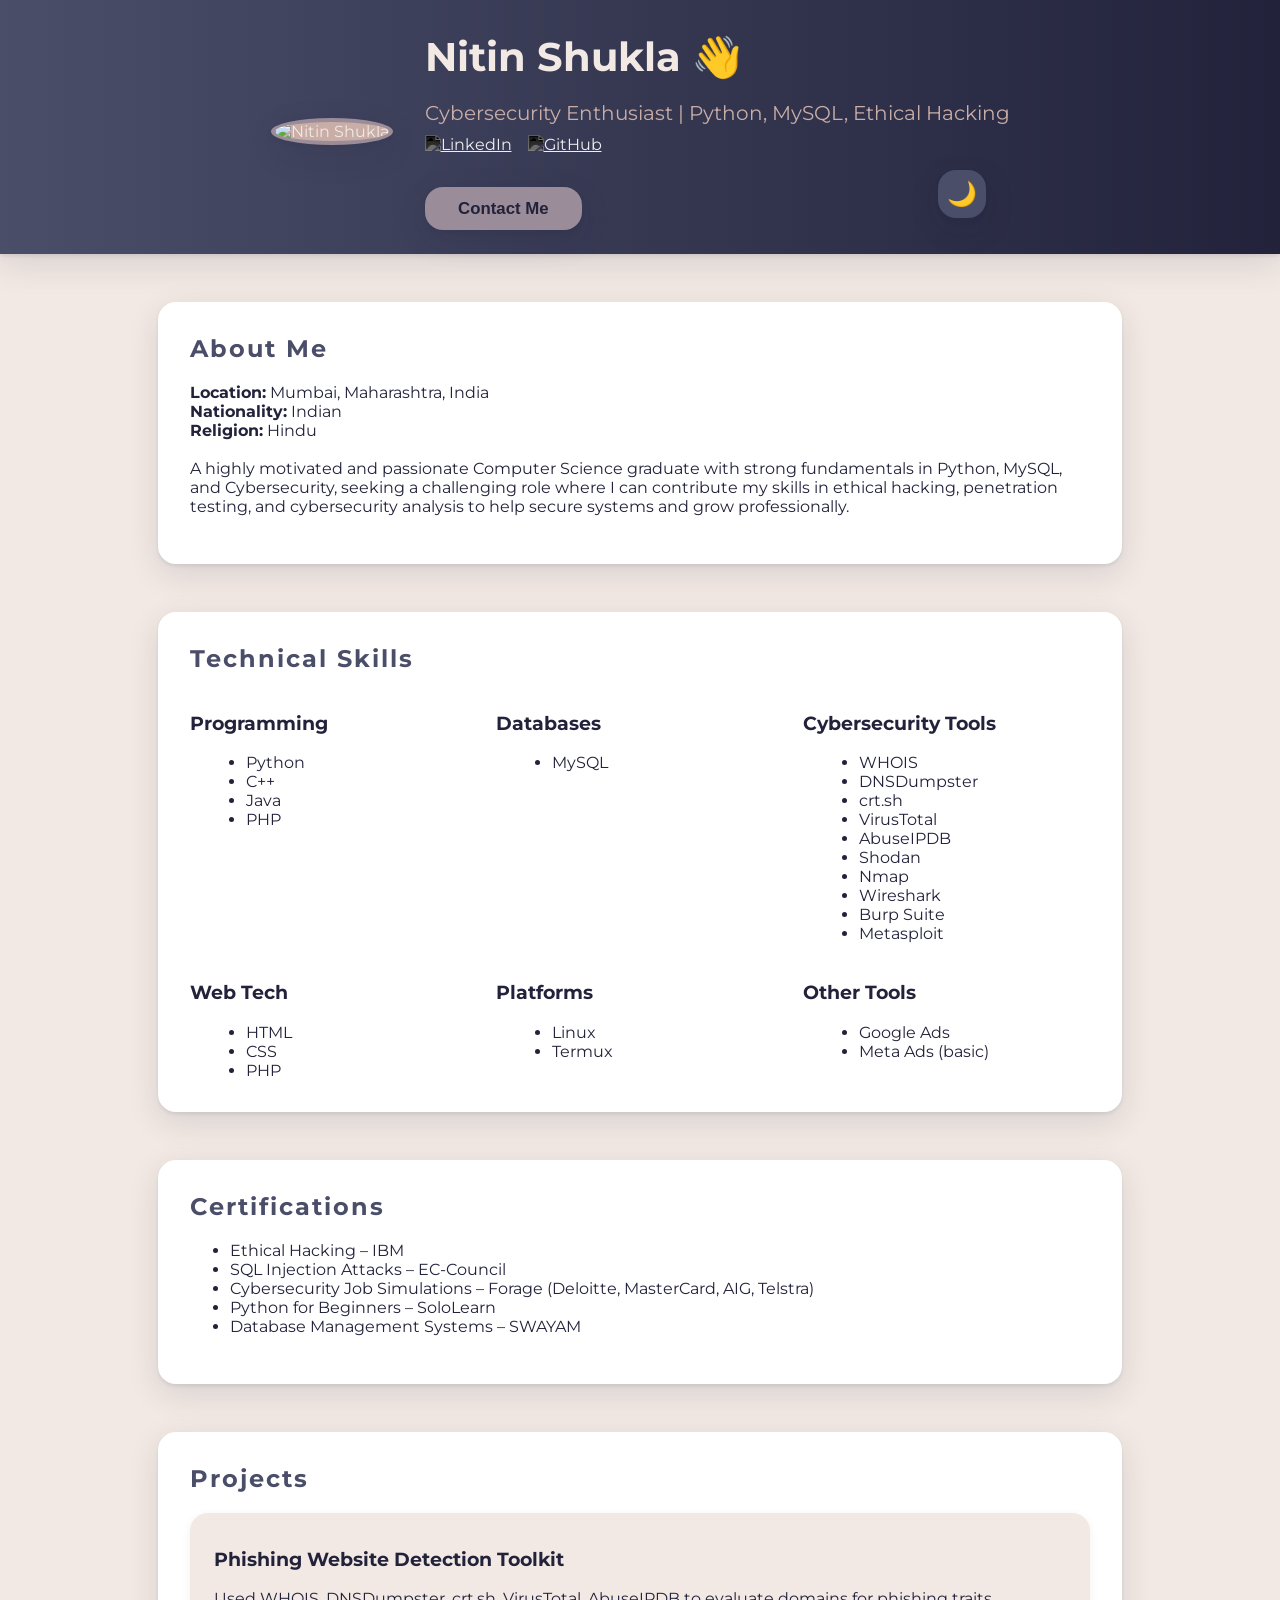
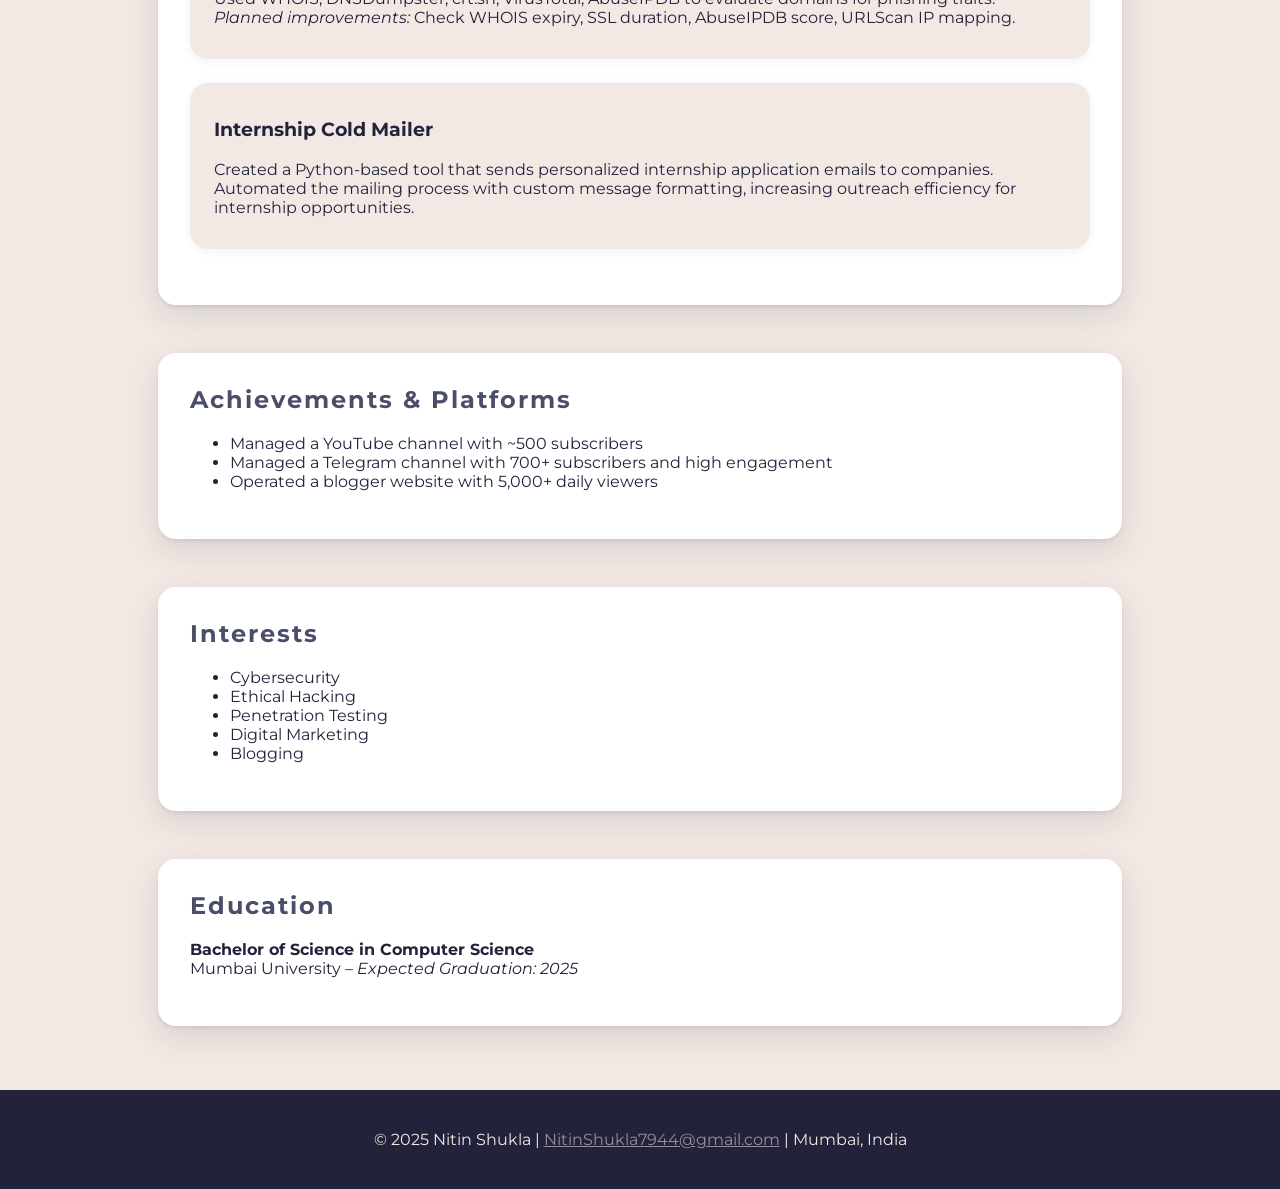
==== index.html @ 3e2bbfbf "Add files via upload" ====
<!DOCTYPE html>
<html lang="en">
<head>
  <meta charset="UTF-8">
  <meta name="viewport" content="width=device-width, initial-scale=1">
  <title>Nitin Shukla - Portfolio</title>
  <link rel="stylesheet" href="style.css">
  <link rel="icon" href="https://avatars.githubusercontent.com/u/15808146?v=4">
  <script defer src="script.js"></script>
</head>
<body>
  <div class="noise-bg"></div>
  <header>
    <div class="container flex-header">
      <div class="profile-pic">
        <img src="https://avatars.githubusercontent.com/u/15808146?v=4" alt="Nitin Shukla">
      </div>
      <div class="intro">
        <h1>Nitin Shukla <span class="wave">👋</span></h1>
        <p class="subtitle">Cybersecurity Enthusiast | Python, MySQL, Ethical Hacking</p>
        <div class="socials">
          <a href="https://www.linkedin.com/in/nitin-shukla-642013280/" target="_blank" title="LinkedIn"><img src="assets/linkedin.svg" alt="LinkedIn"></a>
          <a href="https://github.com/n0obcoders" target="_blank" title="GitHub"><img src="assets/github.svg" alt="GitHub"></a>
        </div>
        <button id="contact-btn">Contact Me</button>
        <button id="theme-toggle" title="Switch Theme">🌙</button>
      </div>
    </div>
  </header>
  <main>
    <section class="section about reveal">
      <h2>About Me</h2>
      <p>
        <b>Location:</b> Mumbai, Maharashtra, India <br>
        <b>Nationality:</b> Indian <br>
        <b>Religion:</b> Hindu <br>
        <br>
        A highly motivated and passionate Computer Science graduate with strong fundamentals in Python, MySQL, and Cybersecurity, seeking a challenging role where I can contribute my skills in ethical hacking, penetration testing, and cybersecurity analysis to help secure systems and grow professionally.
      </p>
    </section>
    <section class="section skills reveal">
      <h2>Technical Skills</h2>
      <div class="skill-grid">
        <div>
          <h3>Programming</h3>
          <ul>
            <li>Python</li>
            <li>C++</li>
            <li>Java</li>
            <li>PHP</li>
          </ul>
        </div>
        <div>
          <h3>Databases</h3>
          <ul><li>MySQL</li></ul>
        </div>
        <div>
          <h3>Cybersecurity Tools</h3>
          <ul>
            <li>WHOIS</li>
            <li>DNSDumpster</li>
            <li>crt.sh</li>
            <li>VirusTotal</li>
            <li>AbuseIPDB</li>
            <li>Shodan</li>
            <li>Nmap</li>
            <li>Wireshark</li>
            <li>Burp Suite</li>
            <li>Metasploit</li>
          </ul>
        </div>
        <div>
          <h3>Web Tech</h3>
          <ul>
            <li>HTML</li>
            <li>CSS</li>
            <li>PHP</li>
          </ul>
        </div>
        <div>
          <h3>Platforms</h3>
          <ul>
            <li>Linux</li>
            <li>Termux</li>
          </ul>
        </div>
        <div>
          <h3>Other Tools</h3>
          <ul>
            <li>Google Ads</li>
            <li>Meta Ads (basic)</li>
          </ul>
        </div>
      </div>
    </section>
    <section class="section certifications reveal">
      <h2>Certifications</h2>
      <ul>
        <li>Ethical Hacking – IBM</li>
        <li>SQL Injection Attacks – EC-Council</li>
        <li>Cybersecurity Job Simulations – Forage (Deloitte, MasterCard, AIG, Telstra)</li>
        <li>Python for Beginners – SoloLearn</li>
        <li>Database Management Systems – SWAYAM</li>
      </ul>
    </section>
    <section class="section projects reveal">
      <h2>Projects</h2>
      <div class="project-card">
        <h3>Phishing Website Detection Toolkit</h3>
        <p>
          Used WHOIS, DNSDumpster, crt.sh, VirusTotal, AbuseIPDB to evaluate domains for phishing traits.<br>
          <i>Planned improvements:</i> Check WHOIS expiry, SSL duration, AbuseIPDB score, URLScan IP mapping.
        </p>
      </div>
      <div class="project-card">
        <h3>Internship Cold Mailer</h3>
        <p>
          Created a Python-based tool that sends personalized internship application emails to companies.<br>
          Automated the mailing process with custom message formatting, increasing outreach efficiency for internship opportunities.
        </p>
      </div>
    </section>
    
    <section class="section achievements reveal">
      <h2>Achievements & Platforms</h2>
      <ul>
        <li>Managed a YouTube channel with ~500 subscribers</li>
        <li>Managed a Telegram channel with 700+ subscribers and high engagement</li>
        <li>Operated a blogger website with 5,000+ daily viewers</li>
      </ul>
    </section>
    <section class="section interests reveal">
      <h2>Interests</h2>
      <ul>
        <li>Cybersecurity</li>
        <li>Ethical Hacking</li>
        <li>Penetration Testing</li>
        <li>Digital Marketing</li>
        <li>Blogging</li>
      </ul>
    </section>
    <section class="section education reveal">
      <h2>Education</h2>
      <p>
        <b>Bachelor of Science in Computer Science</b><br>
        Mumbai University – <i>Expected Graduation: 2025</i>
      </p>
    </section>
  </main>
  <footer>
    <div class="container">
      <p>&copy; 2025 Nitin Shukla | <a href="mailto:NitinShukla7944@gmail.com">NitinShukla7944@gmail.com</a> | Mumbai, India</p>
    </div>
  </footer>
  <!-- Contact Modal -->
  <div id="contact-modal" class="modal">
    <div class="modal-content">
      <span class="close-btn">&times;</span>
      <h2>Contact Nitin Shukla</h2>
      <p><b>Email:</b> <a href="mailto:NitinShukla7944@gmail.com">NitinShukla7944@gmail.com</a></p>
      <p><b>LinkedIn:</b> <a href="https://www.linkedin.com/in/nitin-shukla-642013280/" target="_blank">View Profile</a></p>
      <form id="contact-form">
        <input type="text" placeholder="Your Name" required>
        <input type="email" placeholder="Your Email" required>
        <textarea placeholder="Your Message" required></textarea>
        <button type="submit">Send Message</button>
        <div id="form-success" style="display:none;">Thank you! Message sent.</div>
        <div id="form-error" style="display:none; color:red;">Failed to send. Please try again.</div>
      </form>
    </div>
  </div>
</body>
</html>
---- style.css ----
@import url('https://fonts.googleapis.com/css2?family=Montserrat:wght@400;700&display=swap');

:root {
  --primary: #22223b;
  --secondary: #4a4e69;
  --accent: #9a8c98;
  --light: #f2e9e4;
  --highlight: #c9ada7;
  --contrast: #f2e9e4;
  --radius: 18px;
  --shadow: 0 10px 32px 0 rgba(34,34,59,0.12), 0 2px 4px 0 rgba(34,34,59,0.09);
  --transition: 0.3s cubic-bezier(.4,2,.5,.8);
  --reveal-translate: 80px;
}

[data-theme="dark"] {
  --primary: #f2e9e4;
  --secondary: #9a8c98;
  --accent: #22223b;
  --light: #232136;
  --highlight: #4a4e69;
  --contrast: #232136;
  background: var(--light);
  color: var(--primary);
}

html, body {
  margin: 0; padding: 0;
  font-family: 'Montserrat', Arial, sans-serif;
  background: var(--light);
  color: var(--primary);
  min-height: 100vh;
  scroll-behavior: smooth;
  transition: background var(--transition), color var(--transition);
}
.noise-bg {
  pointer-events: none;
  position: fixed;
  z-index: 0;
  width: 100vw; height: 100vh;
  background: url('https://www.transparenttextures.com/patterns/noise.png');
  opacity: 0.07;
}
header {
  background: linear-gradient(90deg, var(--secondary) 0%, var(--primary) 100%);
  color: var(--contrast);
  padding: 2em 0 1.5em 0;
  box-shadow: var(--shadow);
  position: relative;
  z-index: 1;
  transition: background var(--transition), color var(--transition);
}
.container {
  width: 96%;
  max-width: 1200px;
  margin: 0 auto;
}
.flex-header {
  display: flex;
  gap: 2em;
  align-items: center;
  flex-wrap: wrap;
  justify-content: center;
}
.profile-pic img {
  width: 120px; height: 120px;
  border-radius: 50%;
  border: 4px solid var(--accent);
  box-shadow: var(--shadow);
  background: var(--highlight);
  transition: border var(--transition);
}
.intro h1 {
  margin: 0 0 0.2em 0;
  font-size: 2.5em;
}
.wave {
  animation: wave 2s infinite;
  display: inline-block;
  transform-origin: 70% 70%;
}
@keyframes wave {
  0% { transform: rotate(0deg);}
  15% {transform: rotate(14deg);}
  30% {transform: rotate(-8deg);}
  40% {transform: rotate(14deg);}
  50% {transform: rotate(-4deg);}
  60% {transform: rotate(10deg);}
  70% {transform: rotate(0deg);}
  100% {transform: rotate(0deg);}
}
.subtitle {
  font-size: 1.25em;
  color: var(--highlight);
  margin-bottom: 0.5em;
  transition: color var(--transition);
}
.socials {
  display: flex;
  gap: 1em;
  margin-bottom: 1em;
}
.socials img {
  width: 34px; height: 34px;
  filter: invert(1) grayscale(1);
  transition: filter 0.2s;
}
[data-theme="dark"] .socials img {
  filter: invert(0.1) grayscale(1);
}
.socials img:hover {
  filter: invert(0.5) sepia(0.7) hue-rotate(200deg) saturate(2);
}
#contact-btn, #theme-toggle {
  background: var(--accent);
  color: var(--primary);
  border: none;
  padding: 0.7em 2em;
  border-radius: var(--radius);
  font-size: 1.05em;
  font-weight: bold;
  cursor: pointer;
  margin-top: 1em;
  box-shadow: var(--shadow);
  transition: background 0.2s, color 0.2s, box-shadow 0.2s;
  margin-right: 1em;
}
#contact-btn:hover, #theme-toggle:hover {
  background: var(--highlight);
  color: var(--primary);
  box-shadow: 0 6px 18px 0 rgba(34,34,59,0.12);
}
#theme-toggle {
  width: 48px; height: 48px;
  padding: 0;
  margin-top: 0;
  font-size: 1.5em;
  float: right;
  background: var(--secondary);
  color: var(--accent);
}
main {
  z-index: 1;
  position: relative;
}
.section {
  background: #fff;
  margin: 3em auto 2em auto;
  padding: 2em;
  border-radius: var(--radius);
  box-shadow: var(--shadow);
  max-width: 900px;
  position: relative;
  z-index: 1;
  transition: box-shadow 0.2s, background var(--transition), color var(--transition);
  opacity: 0;
  transform: translateY(var(--reveal-translate));
  will-change: opacity, transform;
}
[data-theme="dark"] .section {
  background: #24243a;
  color: var(--primary);
}
.section.visible {
  opacity: 1;
  transform: translateY(0);
  transition: opacity 0.7s var(--transition), transform 0.7s var(--transition);
}
.section h2 {
  margin-top: 0;
  color: var(--secondary);
  letter-spacing: 2px;
  transition: color var(--transition);
}
.skill-grid {
  display: grid;
  grid-template-columns: repeat(auto-fit, minmax(220px, 1fr));
  gap: 1.2em;
}
.skill-grid ul {
  margin: 0.3em 0 0 1em;
}
.project-card, .exp-card {
  background: var(--light);
  border-radius: var(--radius);
  box-shadow: 0 2px 10px 0 rgba(34,34,59,0.06);
  padding: 1em 1.5em;
  margin-bottom: 1.5em;
  transition: transform 0.1s, background var(--transition);
}
[data-theme="dark"] .project-card, [data-theme="dark"] .exp-card {
  background: #373759;
}
.project-card:hover, .exp-card:hover {
  transform: scale(1.025);
  box-shadow: 0 6px 18px 0 rgba(34,34,59,0.15);
}
footer {
  background: var(--primary);
  color: var(--contrast);
  text-align: center;
  padding: 1.5em 0;
  font-size: 1em;
  margin-top: 4em;
  transition: background var(--transition), color var(--transition);
}
footer a {
  color: var(--accent);
  text-decoration: underline;
}
ul {
  margin-top: 0.5em;
}
@media (max-width: 700px) {
  .flex-header { flex-direction: column; gap: 1em; }
  .section { padding: 1em; }
  .profile-pic img { width: 90px; height: 90px; }
  .intro h1 { font-size: 1.5em; }
}
.modal {
  display: none;
  position: fixed;
  z-index: 100;
  left: 0; top: 0;
  width: 100vw; height: 100vh;
  background: rgba(34,34,59,0.82);
  justify-content: center; align-items: center;
}
.modal-content {
  background: #fff;
  padding: 2em 2.5em;
  border-radius: var(--radius);
  max-width: 350px;
  position: relative;
  box-shadow: var(--shadow);
  text-align: left;
}
[data-theme="dark"] .modal-content {
  background: #232136;
  color: var(--primary);
}
.close-btn {
  position: absolute;
  right: 1em; top: 1em;
  font-size: 1.5em;
  color: var(--primary);
  cursor: pointer;
}
#contact-form input, #contact-form textarea {
  width: 100%;
  margin: 0.5em 0;
  padding: 0.7em;
  border-radius: var(--radius);
  border: 1px solid var(--accent);
  font-family: inherit;
  font-size: 1em;
  background: #faf9f6;
}
[data-theme="dark"] #contact-form input, [data-theme="dark"] #contact-form textarea {
  background: #2a2a44;
  color: var(--primary);
  border: 1px solid var(--highlight);
}
#contact-form textarea { min-height: 80px; }
#contact-form button {
  width: 100%;
  background: var(--secondary);
  color: #fff;
  border: none;
  padding: 0.7em 0;
  border-radius: var(--radius);
  font-size: 1.05em;
  font-weight: bold;
  box-shadow: var(--shadow);
  cursor: pointer;
  margin: 0.5em 0 0 0;
  transition: background 0.2s;
}
#contact-form button:hover {
  background: var(--primary);
}
#form-success {
  color: green;
  font-size: 1.1em;
  margin-top: 0.8em;
  text-align: center;
}
::-webkit-scrollbar { width: 8px; background: var(--light);}
::-webkit-scrollbar-thumb { background: var(--highlight); border-radius: 6px;}
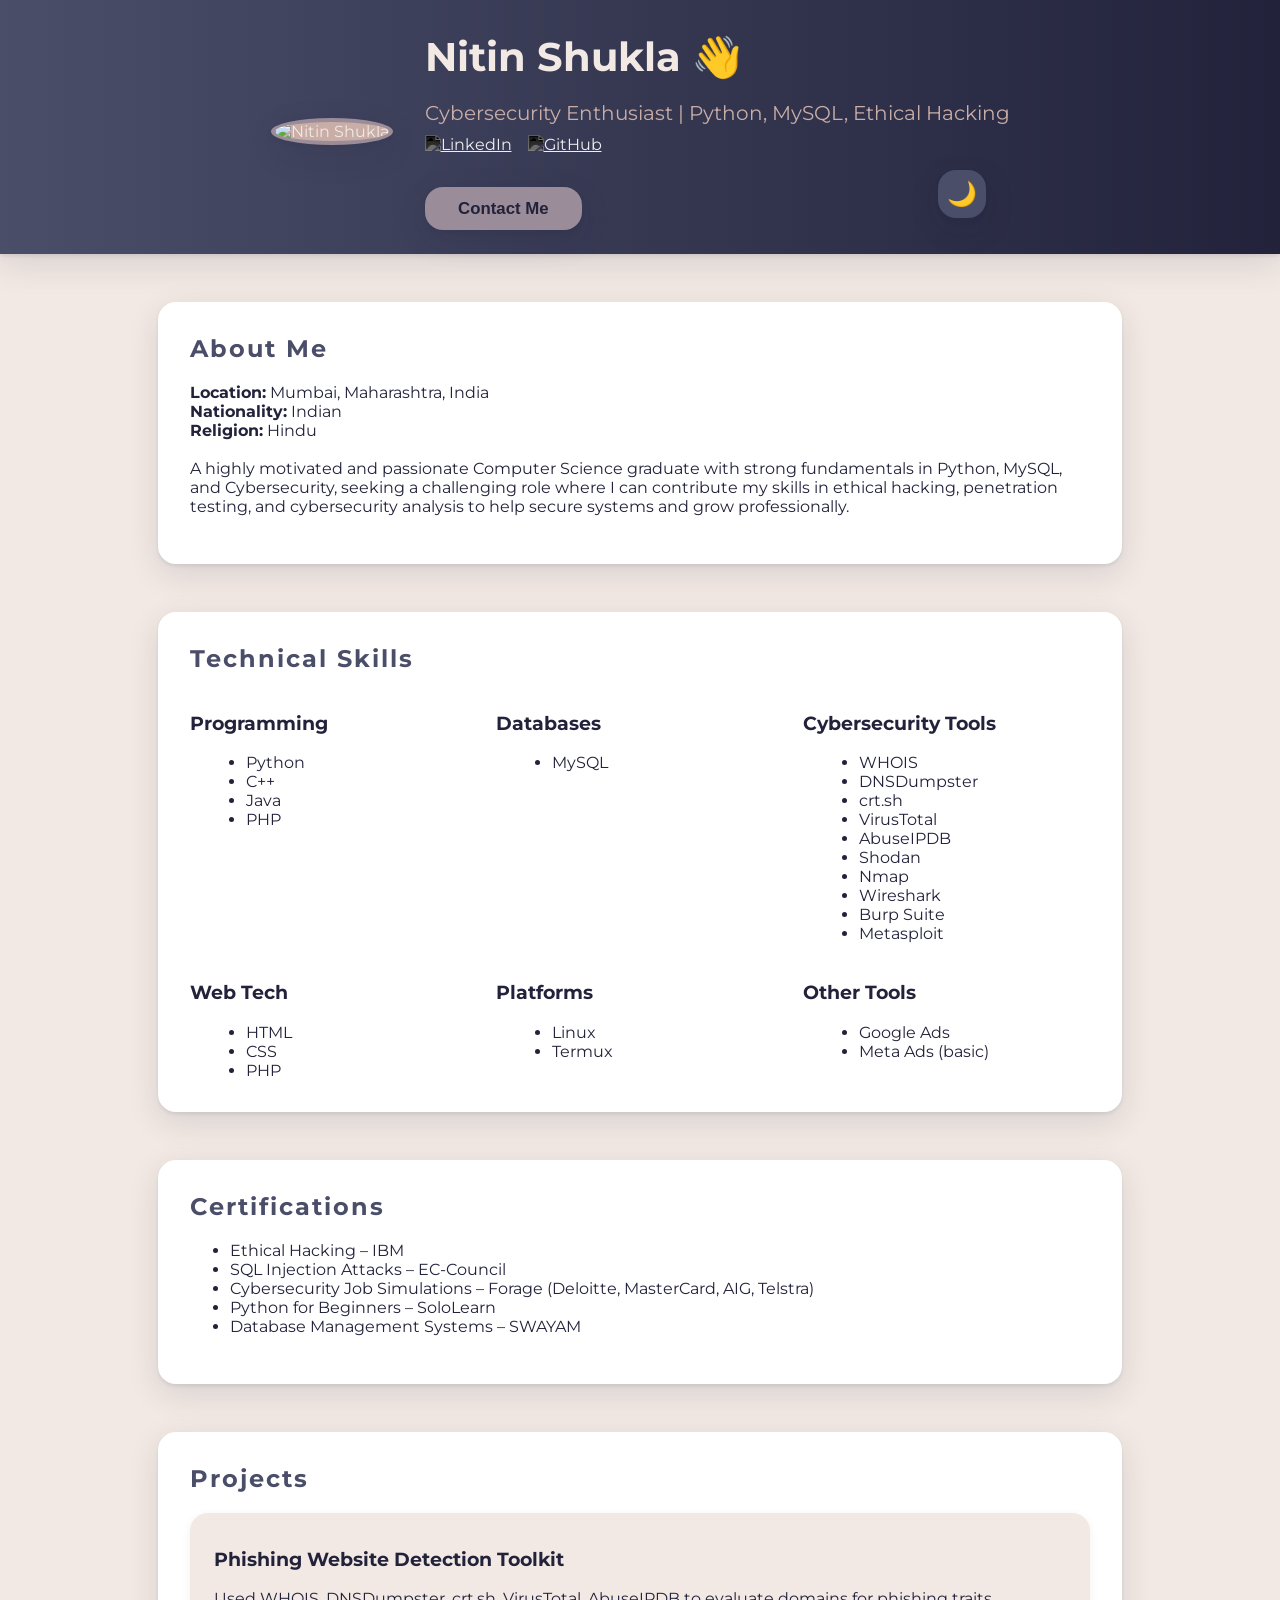
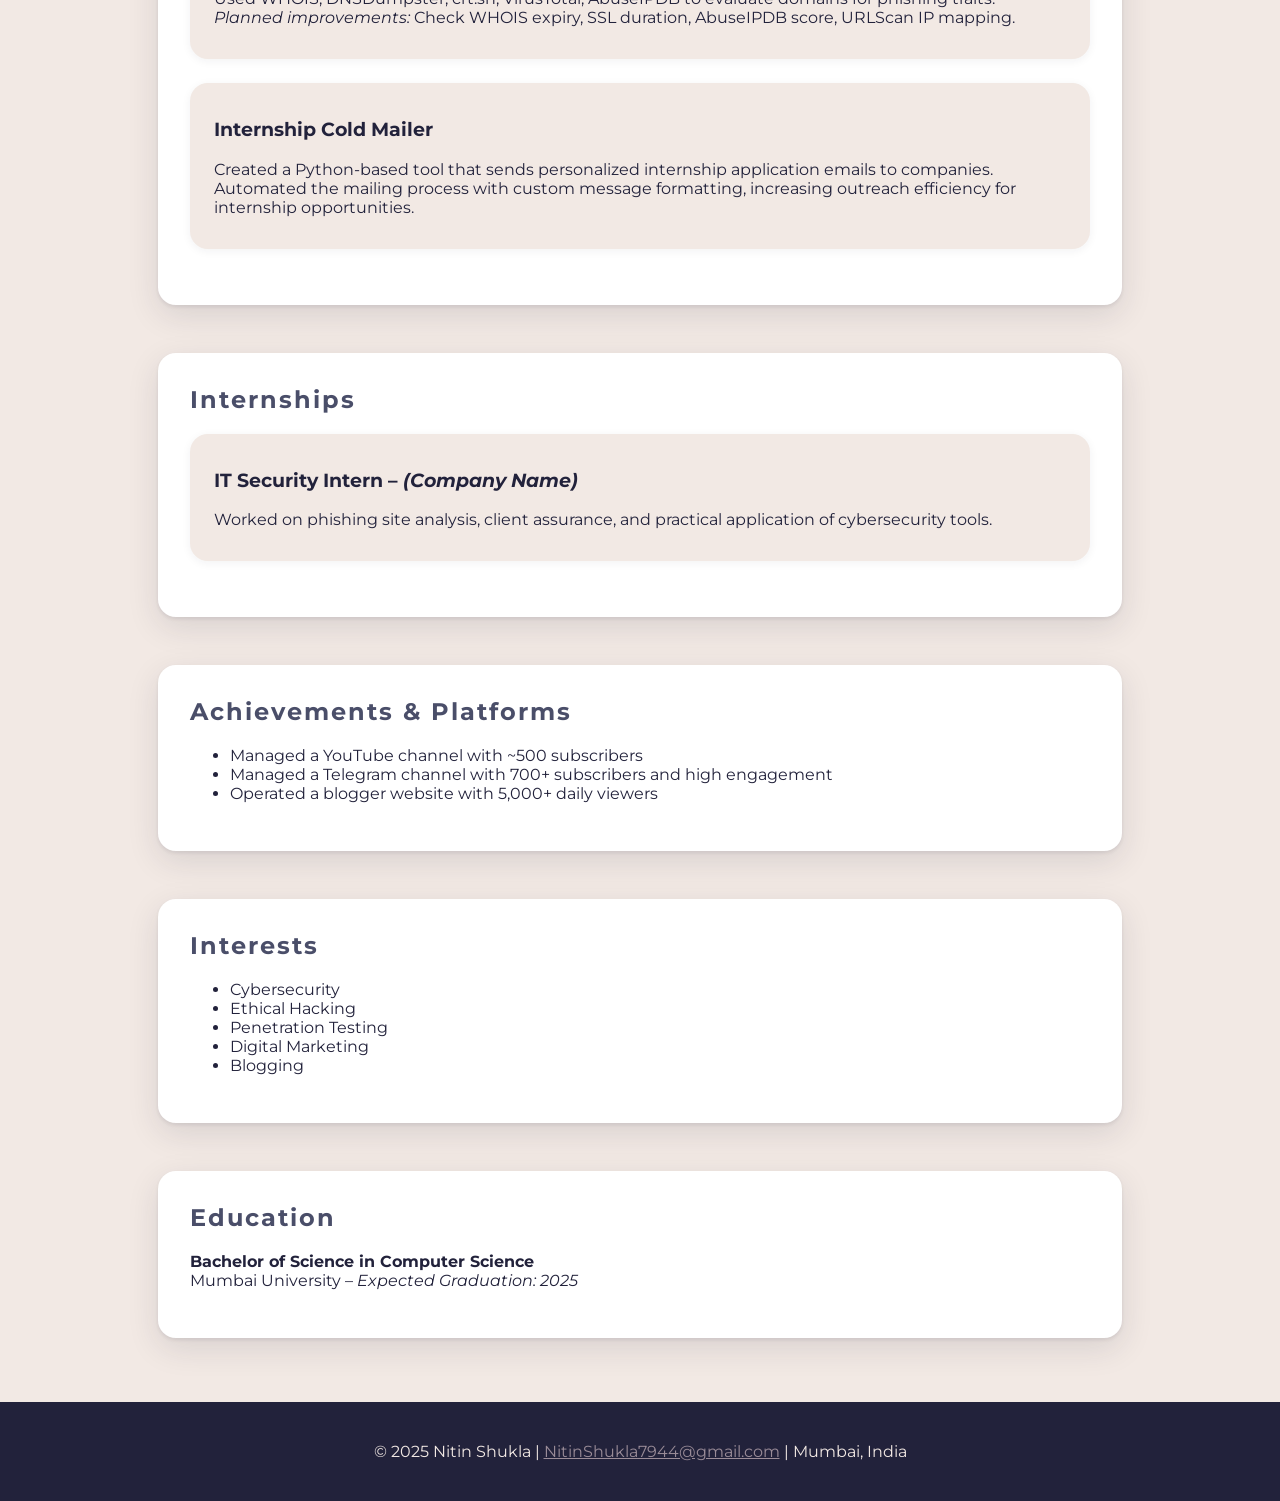
==== commit d4d63ccb: "Update index.html" ====
--- a/index.html
+++ b/index.html
@@ -120,7 +120,15 @@
         </p>
       </div>
     </section>
-    
+    <section class="section experience reveal">
+      <h2>Internships</h2>
+      <div class="exp-card">
+        <h3>IT Security Intern – <i>(Company Name)</i></h3>
+        <p>
+          Worked on phishing site analysis, client assurance, and practical application of cybersecurity tools.
+        </p>
+      </div>
+    </section>
     <section class="section achievements reveal">
       <h2>Achievements & Platforms</h2>
       <ul>
@@ -157,6 +165,7 @@
     <div class="modal-content">
       <span class="close-btn">&times;</span>
       <h2>Contact Nitin Shukla</h2>
+      <p><b>Phone:</b> <a href="tel:+918097138699">+91 8097138699</a></p>
       <p><b>Email:</b> <a href="mailto:NitinShukla7944@gmail.com">NitinShukla7944@gmail.com</a></p>
       <p><b>LinkedIn:</b> <a href="https://www.linkedin.com/in/nitin-shukla-642013280/" target="_blank">View Profile</a></p>
       <form id="contact-form">
@@ -170,4 +179,4 @@
     </div>
   </div>
 </body>
-</html>+</html>
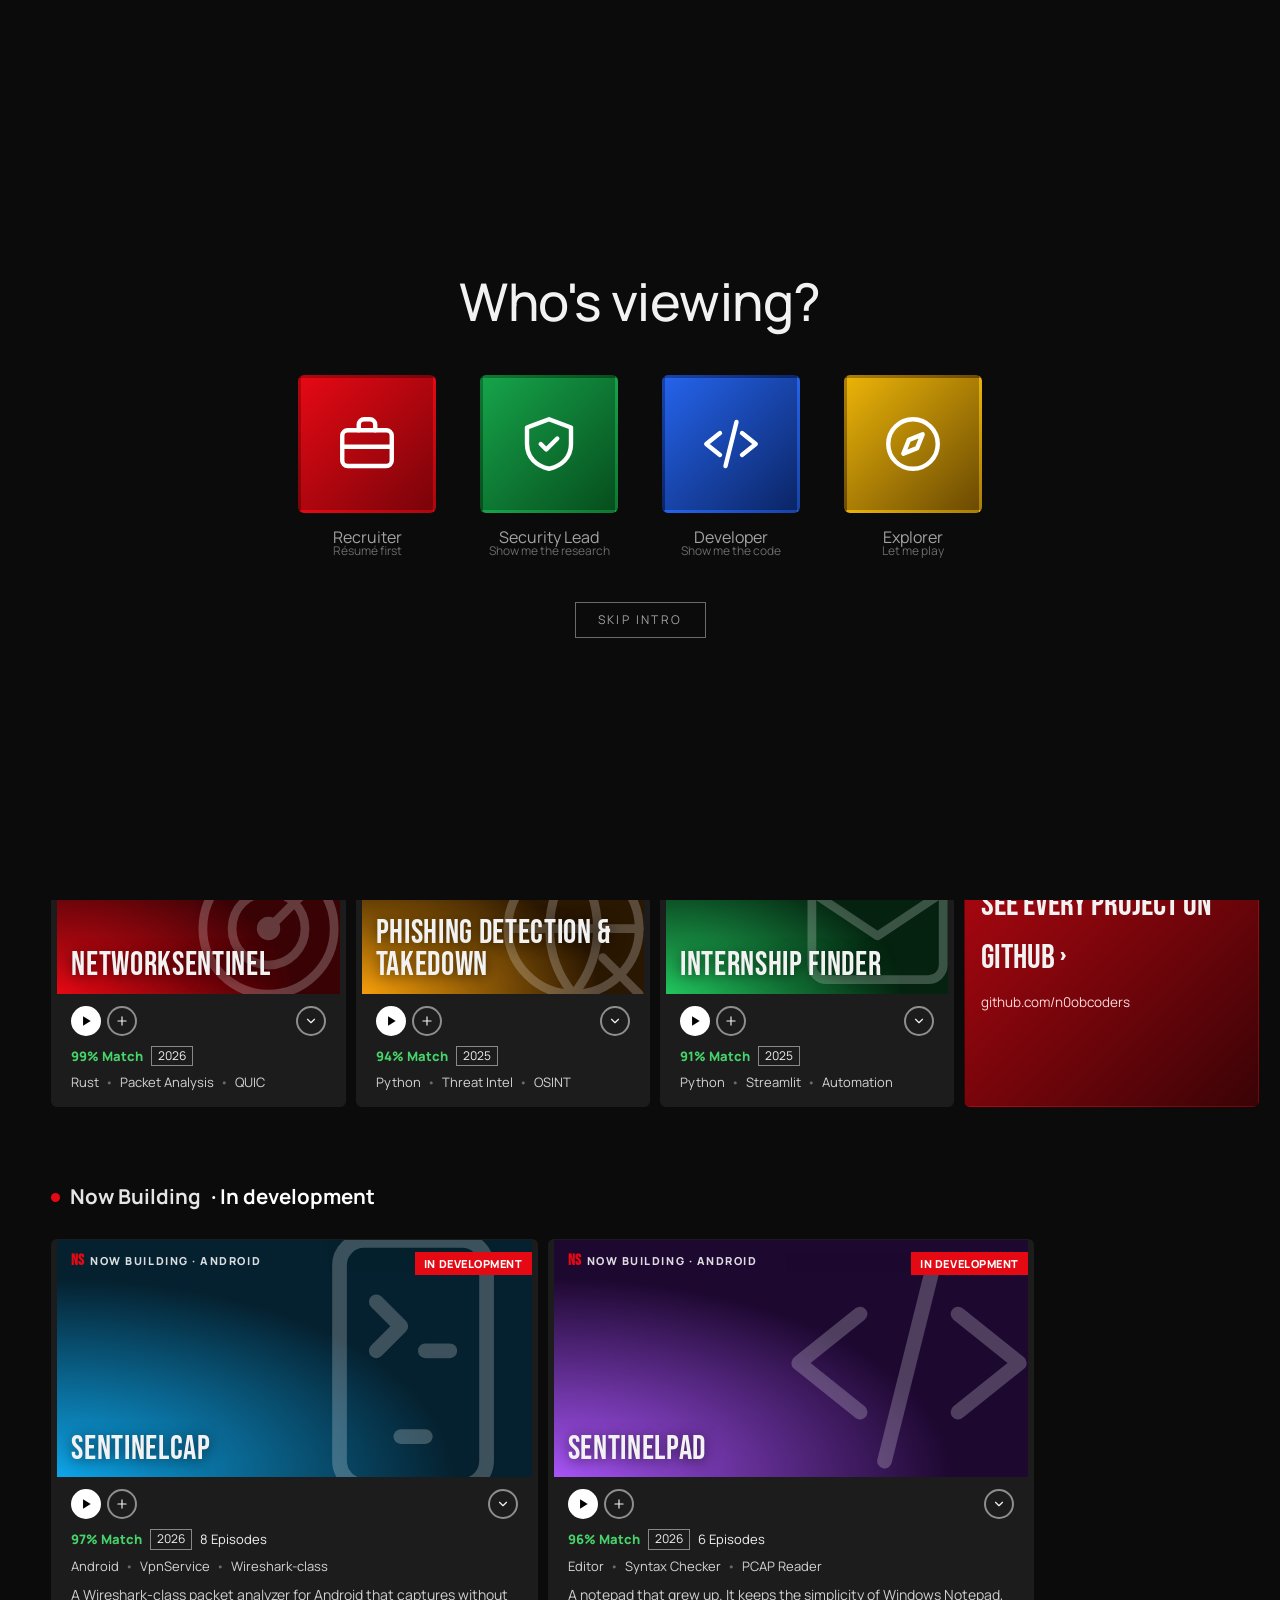
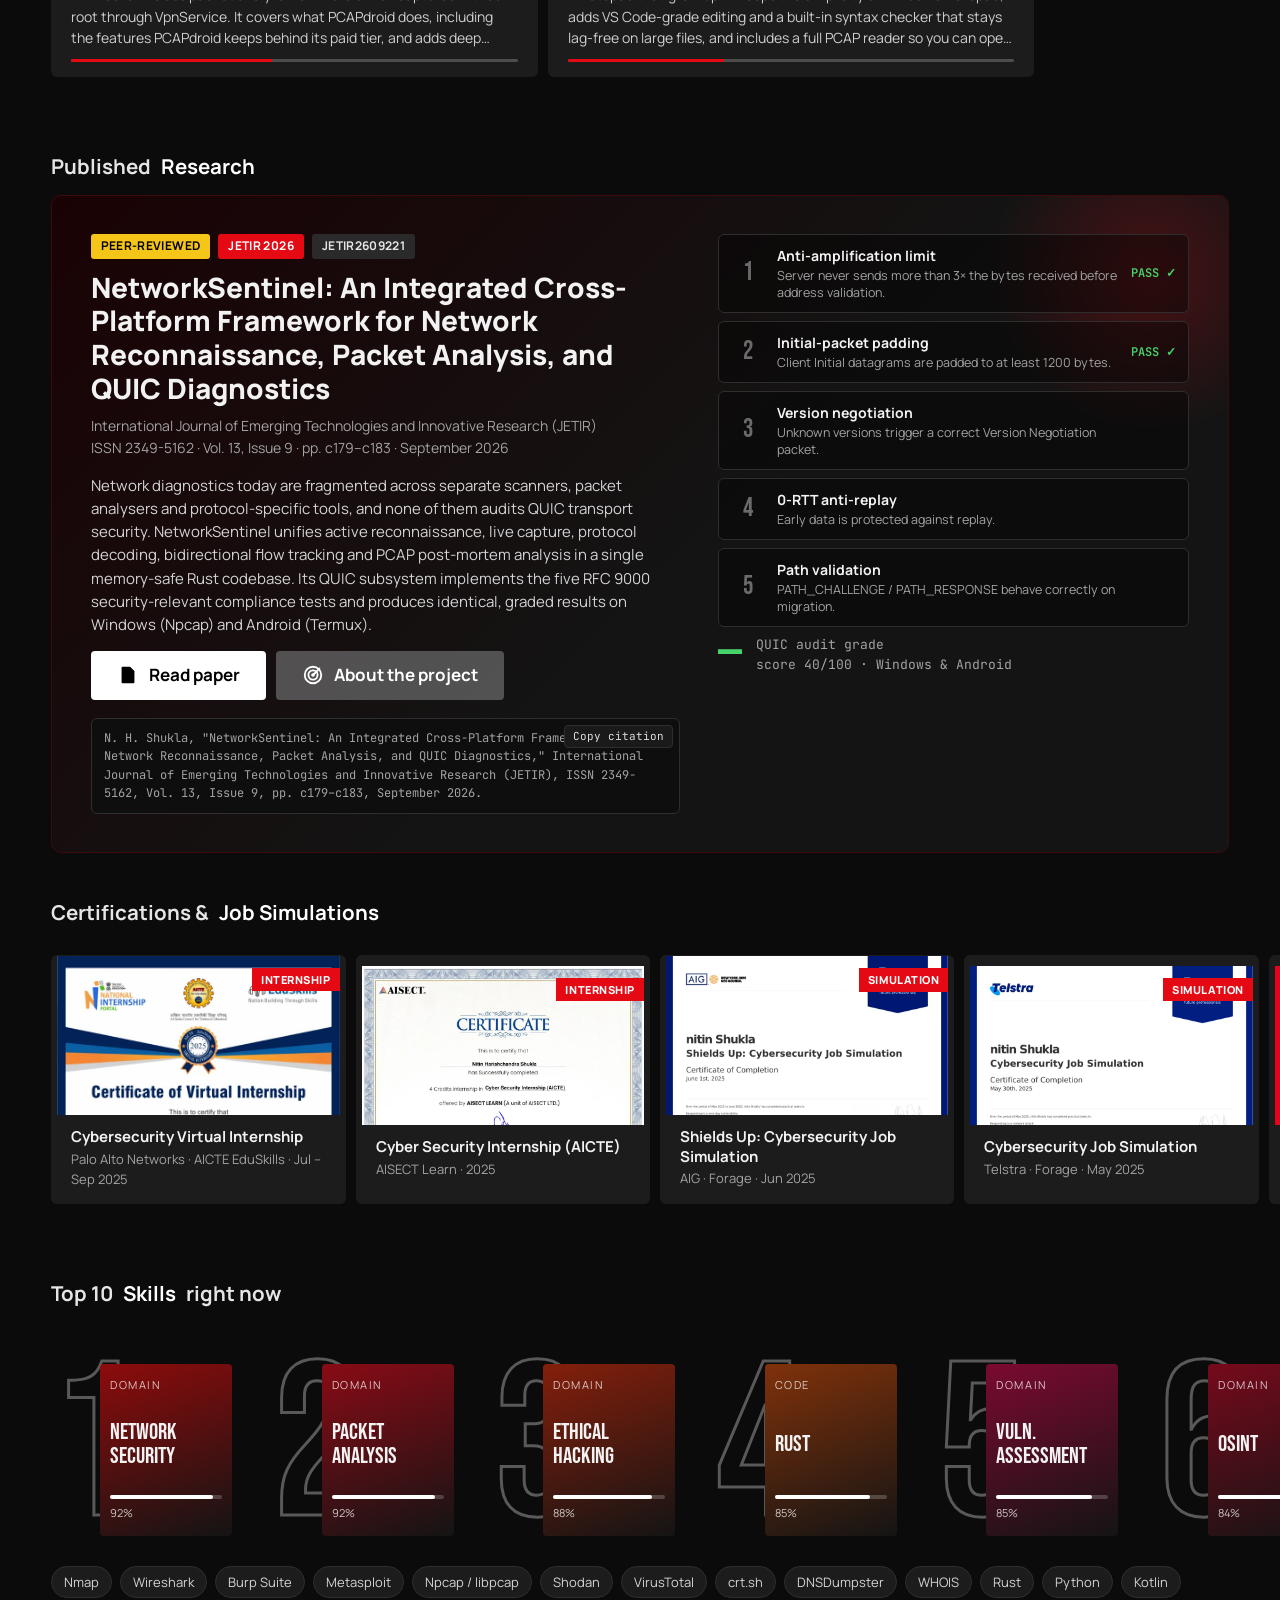
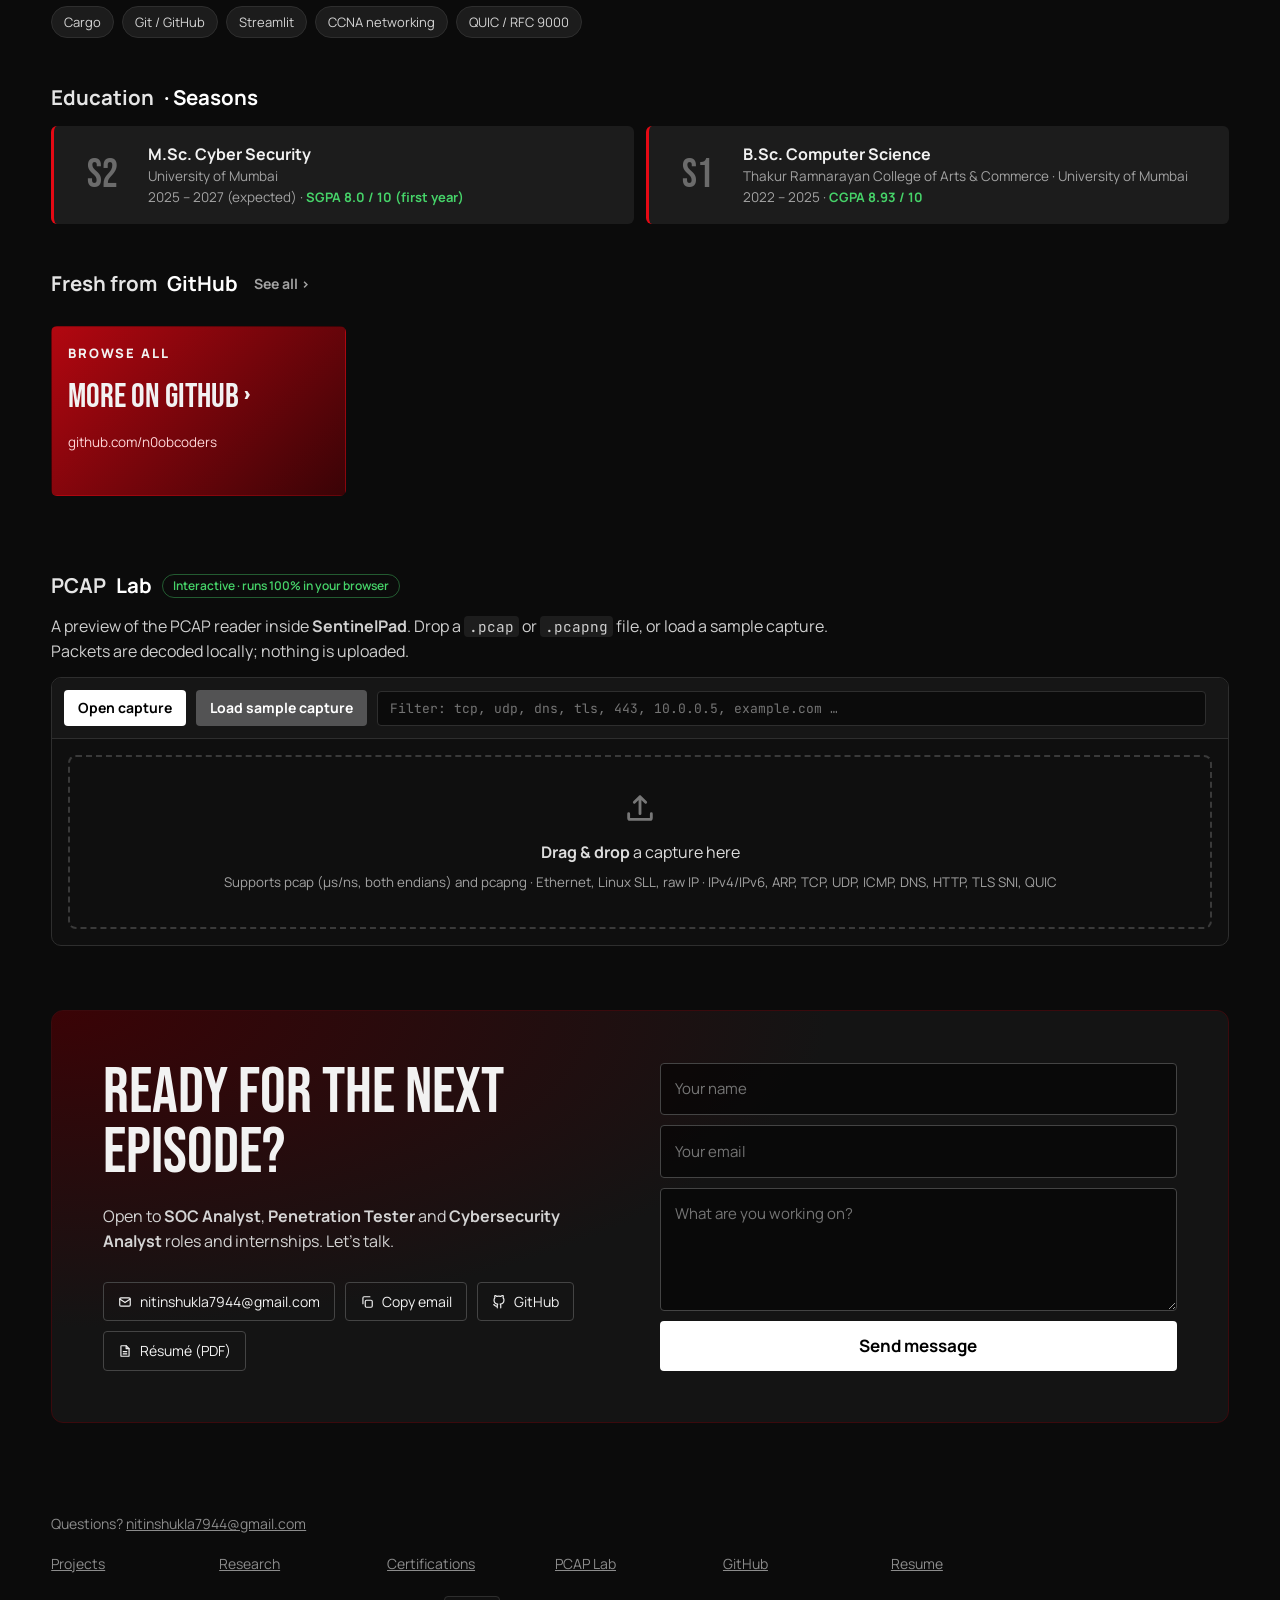
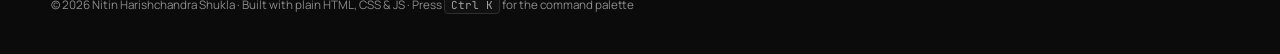
==== commit 2ad8edce: "Move site to repo root for GitHub Pages" ====
--- a/index.html
+++ b/index.html
@@ -1,182 +1,203 @@
-<!DOCTYPE html>
+<!doctype html>
 <html lang="en">
 <head>
-  <meta charset="UTF-8">
-  <meta name="viewport" content="width=device-width, initial-scale=1">
-  <title>Nitin Shukla - Portfolio</title>
-  <link rel="stylesheet" href="style.css">
-  <link rel="icon" href="https://avatars.githubusercontent.com/u/15808146?v=4">
-  <script defer src="script.js"></script>
+  <meta charset="utf-8" />
+  <meta name="viewport" content="width=device-width, initial-scale=1" />
+  <title>Nitin Shukla · Cybersecurity Portfolio</title>
+  <meta name="description" content="Nitin Harishchandra Shukla, a cybersecurity researcher and M.Sc. Cyber Security student in Mumbai. Author of NetworkSentinel (JETIR 2026), a Rust network-reconnaissance and QUIC diagnostics framework." />
+  <meta name="theme-color" content="#0b0b0b" />
+  <meta property="og:type" content="website" />
+  <meta property="og:title" content="Nitin Shukla · Cybersecurity Portfolio" />
+  <meta property="og:description" content="Published researcher building memory-safe network tooling: packet capture, protocol decoding and RFC 9000 QUIC audits." />
+  <meta property="og:image" content="https://n0obcoders.github.io/assets/og.png" />
+  <meta name="twitter:card" content="summary_large_image" />
+  <link rel="icon" href="assets/favicon.svg" type="image/svg+xml" />
+  <link rel="preconnect" href="https://fonts.googleapis.com" />
+  <link rel="preconnect" href="https://fonts.gstatic.com" crossorigin />
+  <link href="https://fonts.googleapis.com/css2?family=Bebas+Neue&family=Manrope:wght@400;500;600;700;800&family=JetBrains+Mono:wght@400;600&display=swap" rel="stylesheet" />
+  <link rel="stylesheet" href="css/style.css" />
+  <script type="application/ld+json">
+  {"@context":"https://schema.org","@type":"Person","name":"Nitin Harishchandra Shukla","jobTitle":"Cybersecurity Researcher","address":{"@type":"PostalAddress","addressLocality":"Mumbai","addressCountry":"IN"},"alumniOf":"University of Mumbai","sameAs":["https://github.com/n0obcoders"],"knowsAbout":["Network Security","Packet Analysis","QUIC","Rust","Ethical Hacking","OSINT"]}
+  </script>
 </head>
 <body>
-  <div class="noise-bg"></div>
-  <header>
-    <div class="container flex-header">
-      <div class="profile-pic">
-        <img src="https://avatars.githubusercontent.com/u/15808146?v=4" alt="Nitin Shukla">
-      </div>
-      <div class="intro">
-        <h1>Nitin Shukla <span class="wave">👋</span></h1>
-        <p class="subtitle">Cybersecurity Enthusiast | Python, MySQL, Ethical Hacking</p>
-        <div class="socials">
-          <a href="https://www.linkedin.com/in/nitin-shukla-642013280/" target="_blank" title="LinkedIn"><img src="assets/linkedin.svg" alt="LinkedIn"></a>
-          <a href="https://github.com/n0obcoders" target="_blank" title="GitHub"><img src="assets/github.svg" alt="GitHub"></a>
-        </div>
-        <button id="contact-btn">Contact Me</button>
-        <button id="theme-toggle" title="Switch Theme">🌙</button>
-      </div>
+  <a class="skip" href="#main">Skip to content</a>
+
+  <!-- ============ INTRO / PROFILE GATE ============ -->
+  <div id="gate" class="gate" aria-modal="true" role="dialog" aria-label="Choose a profile">
+    <div class="gate-logo" aria-hidden="true"><span>NITIN</span><span>SHUKLA</span></div>
+    <div class="gate-pick">
+      <h1>Who's viewing?</h1>
+      <div class="profiles" id="profiles"></div>
+      <button class="gate-skip" data-profile="recruiter">Skip intro</button>
+    </div>
+  </div>
+
+  <!-- ============ NAV ============ -->
+  <header class="nav" id="nav">
+    <a href="#top" class="brand" aria-label="Home">NITIN<b>SHUKLA</b></a>
+    <nav class="nav-links" aria-label="Primary">
+      <a href="#top">Home</a>
+      <a href="#projects">Projects</a>
+      <a href="#research">Research</a>
+      <a href="#certs">Certifications</a>
+      <a href="#skills">Skills</a>
+      <a href="#lab">PCAP Lab</a>
+      <a href="#contact">Contact</a>
+    </nav>
+    <div class="nav-right">
+      <button class="icon-btn" id="searchBtn" aria-label="Search (Ctrl+K)" title="Search · Ctrl+K">
+        <svg viewBox="0 0 24 24"><circle cx="11" cy="11" r="7"/><path d="m20 20-3.5-3.5"/></svg>
+        <kbd>Ctrl K</kbd>
+      </button>
+      <button class="avatar" id="avatarBtn" aria-label="Switch profile" title="Switch profile"></button>
     </div>
   </header>
-  <main>
-    <section class="section about reveal">
-      <h2>About Me</h2>
-      <p>
-        <b>Location:</b> Mumbai, Maharashtra, India <br>
-        <b>Nationality:</b> Indian <br>
-        <b>Religion:</b> Hindu <br>
-        <br>
-        A highly motivated and passionate Computer Science graduate with strong fundamentals in Python, MySQL, and Cybersecurity, seeking a challenging role where I can contribute my skills in ethical hacking, penetration testing, and cybersecurity analysis to help secure systems and grow professionally.
-      </p>
-    </section>
-    <section class="section skills reveal">
-      <h2>Technical Skills</h2>
-      <div class="skill-grid">
-        <div>
-          <h3>Programming</h3>
-          <ul>
-            <li>Python</li>
-            <li>C++</li>
-            <li>Java</li>
-            <li>PHP</li>
-          </ul>
-        </div>
-        <div>
-          <h3>Databases</h3>
-          <ul><li>MySQL</li></ul>
-        </div>
-        <div>
-          <h3>Cybersecurity Tools</h3>
-          <ul>
-            <li>WHOIS</li>
-            <li>DNSDumpster</li>
-            <li>crt.sh</li>
-            <li>VirusTotal</li>
-            <li>AbuseIPDB</li>
-            <li>Shodan</li>
-            <li>Nmap</li>
-            <li>Wireshark</li>
-            <li>Burp Suite</li>
-            <li>Metasploit</li>
-          </ul>
-        </div>
-        <div>
-          <h3>Web Tech</h3>
-          <ul>
-            <li>HTML</li>
-            <li>CSS</li>
-            <li>PHP</li>
-          </ul>
-        </div>
-        <div>
-          <h3>Platforms</h3>
-          <ul>
-            <li>Linux</li>
-            <li>Termux</li>
-          </ul>
-        </div>
-        <div>
-          <h3>Other Tools</h3>
-          <ul>
-            <li>Google Ads</li>
-            <li>Meta Ads (basic)</li>
-          </ul>
-        </div>
+
+  <main id="main">
+    <!-- ============ HERO / BILLBOARD ============ -->
+    <section class="hero" id="top">
+      <canvas id="packets" aria-hidden="true"></canvas>
+      <div class="hero-fade" aria-hidden="true"></div>
+      <div class="hero-inner">
+        <div class="hero-kicker"><span class="n-badge">NS</span> <span id="heroKicker">RESEARCH SERIES</span></div>
+        <h2 class="hero-title" id="heroTitle">Nitin Shukla</h2>
+        <div class="hero-meta">
+          <span class="match" id="heroMatch">99% Match</span>
+          <span>2026</span><span class="rating">CYBER-SEC</span><span>Mumbai, IN</span><span class="hd">HD</span>
+        </div>
+        <p class="hero-role"><span id="typed"></span><span class="caret">▍</span></p>
+        <p class="hero-desc" id="heroDesc"></p>
+        <div class="hero-cta">
+          <a class="btn btn-play" id="heroPlay" href="#projects"><svg viewBox="0 0 24 24"><path d="M7 4v16l13-8z"/></svg><span>Play</span></a>
+          <button class="btn btn-info" id="heroInfo"><svg viewBox="0 0 24 24"><circle cx="12" cy="12" r="9"/><path d="M12 11v6M12 7.5v.5"/></svg><span>More Info</span></button>
+          <a class="btn btn-ghost" id="resumeBtn" download><svg viewBox="0 0 24 24"><path d="M12 3v12m0 0-5-5m5 5 5-5M4 20h16"/></svg><span>Resume</span></a>
+        </div>
+        <div class="hero-stats" id="heroStats"></div>
       </div>
     </section>
-    <section class="section certifications reveal">
-      <h2>Certifications</h2>
-      <ul>
-        <li>Ethical Hacking – IBM</li>
-        <li>SQL Injection Attacks – EC-Council</li>
-        <li>Cybersecurity Job Simulations – Forage (Deloitte, MasterCard, AIG, Telstra)</li>
-        <li>Python for Beginners – SoloLearn</li>
-        <li>Database Management Systems – SWAYAM</li>
-      </ul>
-    </section>
-    <section class="section projects reveal">
-      <h2>Projects</h2>
-      <div class="project-card">
-        <h3>Phishing Website Detection Toolkit</h3>
-        <p>
-          Used WHOIS, DNSDumpster, crt.sh, VirusTotal, AbuseIPDB to evaluate domains for phishing traits.<br>
-          <i>Planned improvements:</i> Check WHOIS expiry, SSL duration, AbuseIPDB score, URLScan IP mapping.
-        </p>
-      </div>
-      <div class="project-card">
-        <h3>Internship Cold Mailer</h3>
-        <p>
-          Created a Python-based tool that sends personalized internship application emails to companies.<br>
-          Automated the mailing process with custom message formatting, increasing outreach efficiency for internship opportunities.
-        </p>
-      </div>
-    </section>
-    <section class="section experience reveal">
-      <h2>Internships</h2>
-      <div class="exp-card">
-        <h3>IT Security Intern – <i>(Company Name)</i></h3>
-        <p>
-          Worked on phishing site analysis, client assurance, and practical application of cybersecurity tools.
-        </p>
-      </div>
-    </section>
-    <section class="section achievements reveal">
-      <h2>Achievements & Platforms</h2>
-      <ul>
-        <li>Managed a YouTube channel with ~500 subscribers</li>
-        <li>Managed a Telegram channel with 700+ subscribers and high engagement</li>
-        <li>Operated a blogger website with 5,000+ daily viewers</li>
-      </ul>
-    </section>
-    <section class="section interests reveal">
-      <h2>Interests</h2>
-      <ul>
-        <li>Cybersecurity</li>
-        <li>Ethical Hacking</li>
-        <li>Penetration Testing</li>
-        <li>Digital Marketing</li>
-        <li>Blogging</li>
-      </ul>
-    </section>
-    <section class="section education reveal">
-      <h2>Education</h2>
-      <p>
-        <b>Bachelor of Science in Computer Science</b><br>
-        Mumbai University – <i>Expected Graduation: 2025</i>
-      </p>
-    </section>
+
+    <!-- ============ ROWS ============ -->
+    <div class="rows" id="rows">
+      <section class="row" id="projects" data-row="projects">
+        <h3 class="row-title">Explore titles related to: <b>Projects</b></h3>
+        <div class="row-track" id="rowProjects"></div>
+      </section>
+
+      <section class="row" id="building" data-row="building">
+        <h3 class="row-title"><span class="live-dot"></span>Now Building <b>· In development</b></h3>
+        <div class="row-track wide" id="rowBuilding"></div>
+      </section>
+
+      <section class="row" id="research" data-row="research">
+        <h3 class="row-title">Published <b>Research</b></h3>
+        <div id="researchBlock"></div>
+      </section>
+
+      <section class="row" id="certs" data-row="certs">
+        <h3 class="row-title">Certifications &amp; <b>Job Simulations</b></h3>
+        <div class="row-track" id="rowCerts"></div>
+      </section>
+
+      <section class="row" id="skills" data-row="skills">
+        <h3 class="row-title">Top 10 <b>Skills</b> right now</h3>
+        <div class="row-track top10" id="rowSkills"></div>
+        <div class="toolbox" id="toolbox"></div>
+      </section>
+
+      <section class="row" id="education" data-row="education">
+        <h3 class="row-title">Education <b>· Seasons</b></h3>
+        <div class="edu" id="eduList"></div>
+      </section>
+
+      <section class="row" id="github" data-row="github">
+        <h3 class="row-title">Fresh from <b>GitHub</b> <a class="row-more" id="ghMore" target="_blank" rel="noopener">See all ›</a></h3>
+        <div class="row-track" id="rowGithub"><div class="gh-loading">Loading repositories…</div></div>
+      </section>
+
+      <!-- ============ PCAP LAB ============ -->
+      <section class="row lab" id="lab" data-row="lab">
+        <h3 class="row-title">PCAP <b>Lab</b> <span class="pill">Interactive · runs 100% in your browser</span></h3>
+        <p class="lab-intro">A preview of the PCAP reader inside <b>SentinelPad</b>. Drop a <code>.pcap</code> or <code>.pcapng</code> file, or load a sample capture. Packets are decoded locally; nothing is uploaded.</p>
+        <div class="lab-shell">
+          <div class="lab-toolbar">
+            <label class="btn btn-small btn-play" for="pcapFile">Open capture</label>
+            <input type="file" id="pcapFile" accept=".pcap,.pcapng,.cap" hidden />
+            <button class="btn btn-small btn-info" id="pcapSample">Load sample capture</button>
+            <input id="pcapFilter" class="lab-filter" placeholder="Filter: tcp, udp, dns, tls, 443, 10.0.0.5, example.com …" aria-label="Display filter" />
+            <span class="lab-count" id="pcapCount"></span>
+          </div>
+          <div class="lab-drop" id="pcapDrop">
+            <svg viewBox="0 0 24 24"><path d="M12 16V4m0 0-4 4m4-4 4 4M4 16v3a1 1 0 0 0 1 1h14a1 1 0 0 0 1-1v-3"/></svg>
+            <p><b>Drag &amp; drop</b> a capture here</p>
+            <small>Supports pcap (µs/ns, both endians) and pcapng · Ethernet, Linux SLL, raw IP · IPv4/IPv6, ARP, TCP, UDP, ICMP, DNS, HTTP, TLS SNI, QUIC</small>
+          </div>
+          <div class="lab-body" id="pcapBody" hidden>
+            <div class="lab-stats" id="pcapStats"></div>
+            <div class="lab-table-wrap">
+              <table class="lab-table">
+                <thead><tr><th>No.</th><th>Time</th><th>Source</th><th>Destination</th><th>Protocol</th><th>Len</th><th>Info</th></tr></thead>
+                <tbody id="pcapRows"></tbody>
+              </table>
+            </div>
+            <div class="lab-detail">
+              <div class="lab-tree" id="pcapTree"><em>Select a packet to inspect it.</em></div>
+              <pre class="lab-hex" id="pcapHex"></pre>
+            </div>
+          </div>
+        </div>
+      </section>
+
+      <!-- ============ CONTACT ============ -->
+      <section class="row contact" id="contact" data-row="contact">
+        <div class="contact-card">
+          <h3>Ready for the next episode?</h3>
+          <p>Open to <b>SOC Analyst</b>, <b>Penetration Tester</b> and <b>Cybersecurity Analyst</b> roles and internships. Let's talk.</p>
+          <form id="contactForm" class="contact-form">
+            <input name="name" placeholder="Your name" required aria-label="Your name" />
+            <input name="email" type="email" placeholder="Your email" required aria-label="Your email" />
+            <textarea name="msg" rows="4" placeholder="What are you working on?" required aria-label="Message"></textarea>
+            <button class="btn btn-play" type="submit"><span>Send message</span></button>
+          </form>
+          <div class="contact-links" id="contactLinks"></div>
+        </div>
+      </section>
+    </div>
   </main>
-  <footer>
-    <div class="container">
-      <p>&copy; 2025 Nitin Shukla | <a href="mailto:NitinShukla7944@gmail.com">NitinShukla7944@gmail.com</a> | Mumbai, India</p>
-    </div>
+
+  <footer class="foot">
+    <p>Questions? <a id="footMail"></a></p>
+    <ul>
+      <li><a href="#projects">Projects</a></li><li><a href="#research">Research</a></li>
+      <li><a href="#certs">Certifications</a></li><li><a href="#lab">PCAP Lab</a></li>
+      <li><a id="footGh" target="_blank" rel="noopener">GitHub</a></li><li><a id="footCv" download>Resume</a></li>
+    </ul>
+    <small>© <span id="yr"></span> Nitin Harishchandra Shukla · Built with plain HTML, CSS &amp; JS · Press <kbd>Ctrl K</kbd> for the command palette</small>
   </footer>
-  <!-- Contact Modal -->
-  <div id="contact-modal" class="modal">
-    <div class="modal-content">
-      <span class="close-btn">&times;</span>
-      <h2>Contact Nitin Shukla</h2>
-      <p><b>Phone:</b> <a href="tel:+918097138699">+91 8097138699</a></p>
-      <p><b>Email:</b> <a href="mailto:NitinShukla7944@gmail.com">NitinShukla7944@gmail.com</a></p>
-      <p><b>LinkedIn:</b> <a href="https://www.linkedin.com/in/nitin-shukla-642013280/" target="_blank">View Profile</a></p>
-      <form id="contact-form">
-        <input type="text" placeholder="Your Name" required>
-        <input type="email" placeholder="Your Email" required>
-        <textarea placeholder="Your Message" required></textarea>
-        <button type="submit">Send Message</button>
-        <div id="form-success" style="display:none;">Thank you! Message sent.</div>
-        <div id="form-error" style="display:none; color:red;">Failed to send. Please try again.</div>
-      </form>
-    </div>
+
+  <!-- ============ MODAL ============ -->
+  <div class="modal" id="modal" hidden>
+    <div class="modal-backdrop" data-close></div>
+    <article class="modal-card" role="dialog" aria-modal="true" aria-labelledby="modalTitle">
+      <button class="modal-x" data-close aria-label="Close">✕</button>
+      <div id="modalContent"></div>
+    </article>
   </div>
+
+  <!-- ============ COMMAND PALETTE ============ -->
+  <div class="palette" id="palette" hidden>
+    <div class="modal-backdrop" data-pclose></div>
+    <div class="palette-card" role="dialog" aria-modal="true" aria-label="Command palette">
+      <div class="palette-input"><span>❯</span><input id="paletteInput" placeholder="Search projects, certificates, skills… or type a command (help)" autocomplete="off" spellcheck="false" /></div>
+      <ul id="paletteList" class="palette-list" role="listbox"></ul>
+      <pre id="paletteTerm" class="palette-term" hidden></pre>
+    </div>
+  </div>
+
+  <div class="toast" id="toast" role="status" aria-live="polite"></div>
+
+  <script src="js/data.js"></script>
+  <script src="js/pcap.js"></script>
+  <script src="js/main.js"></script>
 </body>
 </html>
--- a/css/style.css
+++ b/css/style.css
@@ -0,0 +1,340 @@
+:root {
+  --bg: #0b0b0b;
+  --bg-2: #141414;
+  --card: #1c1c1c;
+  --card-2: #242424;
+  --line: #2e2e2e;
+  --text: #f2f2f2;
+  --muted: #a3a3a3;
+  --dim: #6b6b6b;
+  --red: #e50914;
+  --red-2: #b20710;
+  --green: #46d369;
+  --mono: "JetBrains Mono", ui-monospace, Consolas, monospace;
+  --sans: "Manrope", system-ui, -apple-system, Segoe UI, Roboto, sans-serif;
+  --display: "Bebas Neue", Impact, "Arial Narrow", sans-serif;
+  --pad: clamp(16px, 4vw, 60px);
+  --radius: 6px;
+  color-scheme: dark;
+}
+*, *::before, *::after { box-sizing: border-box; }
+html { scroll-behavior: smooth; scroll-padding-top: 72px; }
+body { margin: 0; background: var(--bg); color: var(--text); font-family: var(--sans); line-height: 1.55; -webkit-font-smoothing: antialiased; overflow-x: hidden; }
+body.locked { overflow: hidden; }
+a { color: inherit; }
+img { max-width: 100%; display: block; }
+button { font: inherit; color: inherit; background: none; border: 0; cursor: pointer; }
+kbd { font-family: var(--mono); font-size: 11px; padding: 1px 6px; border: 1px solid var(--line); border-radius: 4px; color: var(--muted); background: #111; }
+code { font-family: var(--mono); font-size: .9em; background: #1d1d1d; padding: 1px 5px; border-radius: 4px; }
+svg { width: 1em; height: 1em; fill: none; stroke: currentColor; stroke-width: 2; stroke-linecap: round; stroke-linejoin: round; }
+:focus-visible { outline: 2px solid #fff; outline-offset: 3px; border-radius: 4px; }
+.skip { position: absolute; left: -999px; top: 8px; background: #fff; color: #000; padding: 8px 12px; z-index: 999; }
+.skip:focus { left: 8px; }
+
+/* ---------------- GATE ---------------- */
+.gate { position: fixed; inset: 0; z-index: 200; background: var(--bg); display: grid; place-items: center; transition: opacity .6s ease, visibility .6s; }
+.gate.done { opacity: 0; visibility: hidden; pointer-events: none; }
+.gate-logo { position: absolute; display: flex; gap: .2em; font-family: var(--display); font-size: clamp(56px, 13vw, 180px); color: var(--red); letter-spacing: .02em; text-shadow: 0 0 40px rgba(229, 9, 20, .5); animation: logoIn 1.9s cubic-bezier(.2,.8,.2,1) forwards; }
+.gate-logo span:last-child { color: #fff; text-shadow: none; }
+@keyframes logoIn {
+  0% { transform: scale(.6); opacity: 0; filter: blur(12px); }
+  25% { transform: scale(1); opacity: 1; filter: blur(0); }
+  70% { transform: scale(1.04); opacity: 1; }
+  100% { transform: scale(2.6); opacity: 0; filter: blur(8px); }
+}
+.gate-pick { text-align: center; opacity: 0; animation: fadeUp .7s ease 1.7s forwards; padding: 0 16px; }
+.gate-pick h1 { font-weight: 500; font-size: clamp(28px, 5vw, 52px); margin: 0 0 32px; letter-spacing: -.01em; }
+.profiles { display: flex; flex-wrap: wrap; justify-content: center; gap: clamp(14px, 3vw, 32px); }
+.profile { display: grid; justify-items: center; gap: 12px; color: var(--muted); transition: color .2s; width: clamp(96px, 16vw, 150px); }
+.profile .pic { width: 100%; aspect-ratio: 1; border-radius: var(--radius); display: grid; place-items: center; border: 3px solid transparent; transition: border-color .2s, transform .2s; font-size: clamp(36px, 6vw, 60px); position: relative; overflow: hidden; }
+.profile .pic svg { width: 50%; height: 50%; stroke-width: 1.6; color: #fff; }
+.profile:hover, .profile:focus-visible { color: #fff; }
+.profile:hover .pic, .profile:focus-visible .pic { border-color: #fff; transform: scale(1.04); }
+.profile small { display: block; font-size: 12px; color: var(--dim); margin-top: -8px; }
+.gate-skip { margin-top: 40px; border: 1px solid var(--dim); color: var(--muted); padding: 8px 22px; letter-spacing: .2em; font-size: 12px; text-transform: uppercase; }
+.gate-skip:hover { color: #fff; border-color: #fff; }
+@keyframes fadeUp { from { opacity: 0; transform: translateY(16px); } to { opacity: 1; transform: none; } }
+
+/* ---------------- NAV ---------------- */
+.nav { position: fixed; top: 0; left: 0; right: 0; z-index: 50; display: flex; align-items: center; gap: 28px; padding: 14px var(--pad); background: linear-gradient(180deg, rgba(0,0,0,.8), transparent); transition: background .3s; }
+.nav.solid { background: rgba(11,11,11,.96); backdrop-filter: blur(8px); box-shadow: 0 1px 0 var(--line); }
+.brand { font-family: var(--display); font-size: 30px; color: var(--red); text-decoration: none; letter-spacing: .03em; line-height: 1; }
+.brand b { color: #fff; font-weight: 400; margin-left: 4px; }
+.nav-links { display: flex; gap: 20px; font-size: 14px; }
+.nav-links a { text-decoration: none; color: #e5e5e5; transition: color .2s; }
+.nav-links a:hover, .nav-links a.active { color: #fff; font-weight: 700; }
+.nav-links a.active { color: #fff; }
+.nav-right { margin-left: auto; display: flex; align-items: center; gap: 14px; }
+.icon-btn { display: flex; align-items: center; gap: 8px; font-size: 20px; padding: 4px; }
+.avatar { width: 34px; height: 34px; border-radius: 4px; display: grid; place-items: center; font-size: 16px; }
+.avatar svg { width: 60%; height: 60%; color: #fff; }
+
+/* ---------------- HERO ---------------- */
+.hero { position: relative; min-height: min(92vh, 860px); display: flex; align-items: flex-end; padding: 120px var(--pad) clamp(90px, 14vh, 160px); overflow: hidden; }
+#packets { position: absolute; inset: 0; width: 100%; height: 100%; }
+.hero-fade { position: absolute; inset: 0; background:
+  linear-gradient(90deg, rgba(11,11,11,.97) 0%, rgba(11,11,11,.75) 38%, rgba(11,11,11,.15) 75%),
+  linear-gradient(0deg, var(--bg) 0%, transparent 35%); }
+.hero-inner { position: relative; max-width: 680px; }
+.hero-kicker { display: flex; align-items: center; gap: 10px; font-weight: 800; letter-spacing: .28em; font-size: 13px; color: #d4d4d4; }
+.n-badge { font-family: var(--display); color: var(--red); font-size: 26px; letter-spacing: 0; line-height: 1; }
+.hero-title { font-family: var(--display); font-weight: 400; font-size: clamp(64px, 11vw, 140px); line-height: .88; margin: 10px 0 14px; letter-spacing: .01em; text-shadow: 0 4px 30px rgba(0,0,0,.5); }
+.hero-meta { display: flex; flex-wrap: wrap; align-items: center; gap: 12px; font-size: 15px; color: #d4d4d4; }
+.match { color: var(--green); font-weight: 800; }
+.rating { border: 1px solid #888; padding: 0 6px; font-size: 12px; }
+.hd { border: 1px solid #888; border-radius: 3px; padding: 0 5px; font-size: 11px; font-weight: 700; }
+.hero-role { font-family: var(--mono); color: var(--red); font-size: clamp(14px, 1.6vw, 17px); margin: 16px 0 6px; min-height: 1.5em; }
+.caret { animation: blink 1s steps(1) infinite; margin-left: 2px; }
+@keyframes blink { 50% { opacity: 0; } }
+.hero-desc { font-size: clamp(15px, 1.5vw, 19px); color: #e5e5e5; margin: 0 0 24px; text-shadow: 0 2px 12px rgba(0,0,0,.6); }
+.hero-cta { display: flex; flex-wrap: wrap; gap: 12px; }
+.btn { display: inline-flex; align-items: center; gap: 10px; padding: 11px 26px; border-radius: 4px; font-weight: 700; font-size: 17px; text-decoration: none; transition: transform .15s, background .2s, opacity .2s; white-space: nowrap; }
+.btn svg { width: 22px; height: 22px; }
+.btn:active { transform: scale(.97); }
+.btn-play { background: #fff; color: #000; }
+.btn-play svg { fill: #000; stroke: none; }
+.btn-play:hover { background: rgba(255,255,255,.78); }
+.btn-info { background: rgba(109,109,110,.7); color: #fff; }
+.btn-info:hover { background: rgba(109,109,110,.45); }
+.btn-ghost { border: 1px solid rgba(255,255,255,.5); color: #fff; }
+.btn-ghost:hover { background: rgba(255,255,255,.1); }
+.btn-small { padding: 7px 14px; font-size: 14px; }
+.hero-stats { display: flex; flex-wrap: wrap; gap: clamp(18px, 3vw, 40px); margin-top: 32px; }
+.hero-stats div { display: grid; }
+.hero-stats b { font-family: var(--display); font-size: 40px; font-weight: 400; line-height: 1; }
+.hero-stats span { font-size: 12px; color: var(--muted); letter-spacing: .08em; text-transform: uppercase; }
+
+/* ---------------- ROWS ---------------- */
+.rows { position: relative; margin-top: -70px; z-index: 2; }
+.row { padding: 18px 0 26px; }
+.row-title { font-size: clamp(17px, 1.6vw, 22px); font-weight: 700; margin: 0 var(--pad) 12px; display: flex; align-items: center; gap: 10px; flex-wrap: wrap; }
+.row-title b { color: #fff; }
+.row-title { color: #e5e5e5; }
+.row-more { font-size: 14px; color: var(--muted); text-decoration: none; margin-left: 6px; }
+.row-more:hover { color: #fff; }
+.live-dot { width: 9px; height: 9px; border-radius: 50%; background: var(--red); box-shadow: 0 0 0 0 rgba(229,9,20,.7); animation: pulse 1.6s infinite; }
+@keyframes pulse { 70% { box-shadow: 0 0 0 10px rgba(229,9,20,0); } 100% { box-shadow: 0 0 0 0 rgba(229,9,20,0); } }
+.pill { font-size: 12px; font-weight: 600; color: var(--green); border: 1px solid rgba(70,211,105,.4); padding: 2px 10px; border-radius: 99px; }
+.row-track { display: grid; grid-auto-flow: column; grid-auto-columns: clamp(240px, 23vw, 330px); gap: 10px; overflow-x: auto; padding: 14px var(--pad) 30px; scroll-snap-type: x mandatory; scroll-padding: 0 var(--pad); scrollbar-width: none; }
+.row-track::-webkit-scrollbar { display: none; }
+.row-track.wide { grid-auto-columns: clamp(280px, 38vw, 520px); }
+.row-track > * { scroll-snap-align: start; }
+
+/* tile */
+.tile { position: relative; border-radius: var(--radius); background: var(--card); overflow: hidden; text-align: left; transition: transform .3s cubic-bezier(.2,.8,.2,1), box-shadow .3s; transform-origin: center; }
+.tile:hover, .tile:focus-visible { transform: scale(1.06); z-index: 5; box-shadow: 0 14px 40px rgba(0,0,0,.7); }
+.tile-art { position: relative; aspect-ratio: 16/9; overflow: hidden; display: block; }
+.tile-art .glyph { position: absolute; right: -6%; bottom: -14%; width: 62%; height: auto; opacity: .22; stroke-width: 1.2; color: #fff; }
+.tile-art .tname { position: absolute; left: 14px; bottom: 12px; right: 14px; font-family: var(--display); font-size: clamp(26px, 2.6vw, 36px); line-height: .95; letter-spacing: .02em; text-shadow: 0 2px 14px rgba(0,0,0,.6); }
+.tile-art .tkick { position: absolute; left: 14px; top: 12px; font-size: 11px; font-weight: 800; letter-spacing: .14em; text-transform: uppercase; color: rgba(255,255,255,.85); display: flex; gap: 6px; align-items: center; }
+.tile-art .ribbon { position: absolute; right: 0; top: 12px; background: var(--red); color: #fff; font-size: 11px; font-weight: 800; padding: 3px 9px; letter-spacing: .05em; }
+.tile-art .ribbon.pub { background: #f5c518; color: #000; }
+.tile-art img { width: 100%; height: 100%; object-fit: cover; object-position: top; background: #fff; }
+.tile-body { padding: 12px 14px 14px; }
+.tile-meta { display: flex; align-items: center; gap: 8px; font-size: 13px; flex-wrap: wrap; }
+.tile-genre { color: #d4d4d4; font-size: 13px; margin-top: 6px; }
+.tile-genre span + span::before { content: "•"; color: var(--dim); margin: 0 6px; }
+.tile-org { color: var(--muted); font-size: 13px; margin-top: 2px; }
+.tile-title { font-weight: 700; font-size: 15px; line-height: 1.3; }
+.tile-prog { height: 3px; background: #4d4d4d; margin-top: 10px; border-radius: 2px; overflow: hidden; }
+.tile-prog i { display: block; height: 100%; background: var(--red); }
+.circ { width: 30px; height: 30px; border-radius: 50%; border: 2px solid rgba(255,255,255,.5); display: grid; place-items: center; flex: none; }
+.circ.fill { background: #fff; color: #000; border-color: #fff; }
+.circ svg { width: 14px; height: 14px; }
+.circ.fill svg { fill: #000; stroke: none; }
+.tile-actions { display: flex; gap: 6px; margin-bottom: 10px; }
+.tile-actions .circ:last-child { margin-left: auto; }
+
+/* building wide tiles */
+.build-tile .tile-art { aspect-ratio: 16/8; }
+.build-tile .tile-summary { color: #cfcfcf; font-size: 14px; margin: 8px 0 0; display: -webkit-box; -webkit-line-clamp: 3; -webkit-box-orient: vertical; overflow: hidden; }
+
+/* top 10 */
+.row-track.top10 { grid-auto-columns: clamp(190px, 17vw, 240px); gap: 4px; }
+.t10 { display: flex; align-items: flex-end; height: 200px; position: relative; }
+.t10 .num { font-family: var(--display); font-size: 220px; line-height: .78; color: var(--bg); -webkit-text-stroke: 3px #595959; letter-spacing: -.06em; margin-right: -26px; user-select: none; }
+.t10 .card { position: relative; z-index: 1; width: 132px; height: 172px; border-radius: 4px; background: var(--card-2); display: flex; flex-direction: column; justify-content: space-between; padding: 12px 10px; overflow: hidden; transition: transform .3s; }
+.t10:hover .card { transform: translateY(-6px) scale(1.04); }
+.t10 .card b { font-family: var(--display); font-weight: 400; font-size: 23px; line-height: 1.05; overflow-wrap: anywhere; hyphens: auto; }
+.t10 .card small { font-size: 11px; letter-spacing: .14em; text-transform: uppercase; color: rgba(255,255,255,.75); }
+.t10 .bar { height: 4px; background: rgba(255,255,255,.2); border-radius: 2px; }
+.t10 .bar i { display: block; height: 100%; background: #fff; border-radius: 2px; width: 0; transition: width 1.4s cubic-bezier(.2,.8,.2,1); }
+.t10.in .bar i { width: var(--w); }
+.toolbox { display: flex; flex-wrap: wrap; gap: 8px; padding: 0 var(--pad); }
+.toolbox span { font-size: 13px; padding: 5px 12px; border-radius: 99px; background: var(--card); border: 1px solid var(--line); color: #d4d4d4; }
+
+/* research */
+.research { margin: 6px var(--pad) 0; display: grid; grid-template-columns: minmax(0, 1.25fr) minmax(0, 1fr); gap: clamp(18px, 3vw, 40px); background: linear-gradient(135deg, #1a0204 0%, #141414 55%); border: 1px solid #3b0a0d; border-radius: 10px; padding: clamp(20px, 3vw, 40px); position: relative; overflow: hidden; }
+.research::after { content: ""; position: absolute; right: -80px; top: -80px; width: 320px; height: 320px; background: radial-gradient(circle, rgba(229,9,20,.25), transparent 70%); pointer-events: none; }
+.research .badge-row { display: flex; gap: 8px; flex-wrap: wrap; margin-bottom: 12px; }
+.chip { font-size: 12px; font-weight: 700; padding: 3px 10px; border-radius: 3px; background: #2a2a2a; color: #e5e5e5; letter-spacing: .03em; }
+.chip.gold { background: #f5c518; color: #000; }
+.chip.red { background: var(--red); color: #fff; }
+.research h4 { font-size: clamp(20px, 2.2vw, 28px); line-height: 1.2; margin: 0 0 10px; font-weight: 800; }
+.research .venue { color: var(--muted); font-size: 14px; margin: 0 0 14px; }
+.research p.abs { color: #d4d4d4; font-size: 15px; }
+.checks { list-style: none; margin: 0; padding: 0; display: grid; gap: 8px; position: relative; z-index: 1; }
+.checks li { display: grid; grid-template-columns: 34px 1fr auto; align-items: center; gap: 12px; background: rgba(0,0,0,.4); border: 1px solid var(--line); border-radius: 6px; padding: 10px 12px; }
+.checks .cn { font-family: var(--display); font-size: 26px; color: var(--dim); text-align: center; }
+.checks b { font-size: 14px; display: block; }
+.checks small { color: var(--muted); font-size: 12.5px; line-height: 1.4; display: block; }
+.checks .ok { font-family: var(--mono); font-size: 12px; color: var(--green); font-weight: 600; opacity: 0; transition: opacity .4s; }
+.checks li.pass .ok { opacity: 1; }
+.grade { display: flex; align-items: center; gap: 14px; margin-top: 4px; font-family: var(--mono); font-size: 13px; color: var(--muted); }
+.grade b { font-family: var(--display); font-size: 48px; color: var(--green); font-weight: 400; line-height: 1; }
+.cite { margin-top: 14px; font-family: var(--mono); font-size: 12px; color: var(--muted); background: #0e0e0e; border: 1px solid var(--line); border-radius: 6px; padding: 10px 12px; position: relative; }
+.cite button { position: absolute; top: 6px; right: 6px; font-size: 11px; border: 1px solid var(--line); padding: 2px 8px; border-radius: 4px; color: #ddd; background: #1a1a1a; }
+
+/* education */
+.edu { display: grid; grid-template-columns: repeat(auto-fit, minmax(min(100%, 340px), 1fr)); gap: 12px; margin: 0 var(--pad); }
+.edu-item { display: grid; grid-template-columns: 64px 1fr; gap: 14px; background: var(--card); border-radius: var(--radius); padding: 16px; align-items: center; border-left: 3px solid var(--red); }
+.edu-item .s { font-family: var(--display); font-size: 40px; color: var(--dim); line-height: 1; text-align: center; }
+.edu-item b { font-size: 16px; }
+.edu-item div div { color: var(--muted); font-size: 13.5px; }
+.edu-item .score { color: var(--green); font-weight: 700; font-size: 13px; }
+
+/* github */
+.gh-tile { background: var(--card); border-radius: var(--radius); padding: 16px; display: flex; flex-direction: column; gap: 8px; text-decoration: none; min-height: 170px; border: 1px solid transparent; transition: border-color .2s, transform .2s; }
+.gh-tile:hover { border-color: #555; transform: translateY(-3px); }
+.gh-tile h5 { margin: 0; font-size: 16px; font-family: var(--mono); font-weight: 600; word-break: break-word; }
+.gh-tile p { margin: 0; color: var(--muted); font-size: 13.5px; flex: 1; display: -webkit-box; -webkit-line-clamp: 3; -webkit-box-orient: vertical; overflow: hidden; }
+.gh-tile .gh-meta { display: flex; gap: 14px; font-size: 12px; color: var(--muted); flex-wrap: wrap; }
+.gh-tile .lang::before { content: ""; display: inline-block; width: 9px; height: 9px; border-radius: 50%; background: var(--lc, #888); margin-right: 5px; }
+.gh-tile.more { background: linear-gradient(135deg, var(--red-2), #3a0306); justify-content: center; align-items: flex-start; }
+.gh-tile.more h5 { font-family: var(--display); font-size: 34px; font-weight: 400; }
+.gh-loading { color: var(--muted); padding: 30px 0; }
+
+/* ---------------- LAB ---------------- */
+.lab-intro { margin: 0 var(--pad) 14px; color: #cfcfcf; max-width: 820px; }
+.lab-shell { margin: 0 var(--pad); background: #0f0f0f; border: 1px solid var(--line); border-radius: 10px; overflow: hidden; }
+.lab-toolbar { display: flex; flex-wrap: wrap; gap: 10px; align-items: center; padding: 12px; background: #161616; border-bottom: 1px solid var(--line); }
+.lab-filter { flex: 1 1 260px; min-width: 0; background: #0b0b0b; border: 1px solid var(--line); color: var(--text); padding: 8px 12px; border-radius: 4px; font-family: var(--mono); font-size: 13px; }
+.lab-filter:focus { outline: none; border-color: var(--green); }
+.lab-count { font-family: var(--mono); font-size: 12px; color: var(--muted); }
+.lab-drop { margin: 16px; border: 2px dashed #3a3a3a; border-radius: 8px; padding: 34px 16px; text-align: center; color: var(--muted); transition: border-color .2s, background .2s; }
+.lab-drop svg { font-size: 34px; color: #777; }
+.lab-drop.over { border-color: var(--green); background: rgba(70,211,105,.06); }
+.lab-drop p { margin: 8px 0 4px; color: #ddd; }
+.lab-body[hidden] { display: none; }
+.lab-stats { display: flex; flex-wrap: wrap; gap: 6px; padding: 10px 12px; border-bottom: 1px solid var(--line); }
+.lab-stats .st { font-family: var(--mono); font-size: 12px; padding: 3px 8px; border-radius: 3px; background: #1d1d1d; cursor: pointer; border: 1px solid transparent; }
+.lab-stats .st:hover { border-color: #555; }
+.lab-table-wrap { max-height: 340px; overflow: auto; }
+.lab-table { width: 100%; border-collapse: collapse; font-family: var(--mono); font-size: 12px; white-space: nowrap; }
+.lab-table th { position: sticky; top: 0; background: #1b1b1b; text-align: left; padding: 6px 10px; color: #bbb; font-weight: 600; border-bottom: 1px solid var(--line); }
+.lab-table td { padding: 4px 10px; border-bottom: 1px solid #181818; color: #0b0b0b; }
+.lab-table td:last-child { white-space: normal; min-width: 260px; }
+.lab-table tr { cursor: pointer; }
+.lab-table tr.sel td { background: #2457c5 !important; color: #fff !important; }
+.p-TCP td { background: #e7e6ff; } .p-UDP td { background: #daeeff; } .p-DNS td { background: #c9f1ff; }
+.p-TLS td, .p-HTTPS td { background: #d6f5d6; } .p-HTTP td { background: #e4ffc7; } .p-ICMP td, .p-ICMPv6 td { background: #fce0ff; }
+.p-ARP td { background: #faf0d7; } .p-QUIC td { background: #ffe4c4; } .p-other td { background: #e8e8e8; }
+.p-RST td { background: #a40000; color: #fffc9c; } .p-SYN td { background: #a0a0a0; }
+.lab-detail { display: grid; grid-template-columns: minmax(0, 1fr) minmax(0, 1fr); border-top: 1px solid var(--line); min-height: 220px; }
+.lab-tree { padding: 10px 12px; font-family: var(--mono); font-size: 12px; overflow: auto; max-height: 300px; border-right: 1px solid var(--line); }
+.lab-tree details { margin: 2px 0; }
+.lab-tree summary { cursor: pointer; color: #e5e5e5; }
+.lab-tree div { padding-left: 18px; color: var(--muted); }
+.lab-tree em { color: var(--dim); }
+.lab-hex { margin: 0; padding: 10px 12px; font-family: var(--mono); font-size: 12px; color: #cfcfcf; overflow: auto; max-height: 300px; line-height: 1.5; }
+.lab-hex .off { color: var(--dim); }
+.lab-hex .asc { color: var(--green); }
+
+/* ---------------- CONTACT ---------------- */
+.contact-card { margin: 20px var(--pad) 0; padding: clamp(24px, 4vw, 56px); border-radius: 12px; background: radial-gradient(120% 140% at 0% 0%, #3a0306 0%, #141414 55%); border: 1px solid #3b0a0d; display: grid; grid-template-columns: 1fr 1fr; gap: 10px 40px; }
+.contact-card h3 { font-family: var(--display); font-weight: 400; font-size: clamp(40px, 5vw, 64px); line-height: .95; margin: 0 0 10px; grid-column: 1; }
+.contact-card > p { grid-column: 1; color: #d4d4d4; margin: 0; }
+.contact-form { grid-column: 2; grid-row: 1 / span 3; display: grid; gap: 10px; }
+.contact-form input, .contact-form textarea { background: rgba(0,0,0,.55); border: 1px solid #444; color: var(--text); border-radius: 4px; padding: 13px 14px; font: inherit; font-size: 15px; resize: vertical; }
+.contact-form input:focus, .contact-form textarea:focus { outline: none; border-color: #fff; }
+.contact-form .btn { justify-content: center; }
+.contact-links { grid-column: 1; display: flex; flex-wrap: wrap; gap: 10px; margin-top: 18px; align-self: end; }
+.contact-links a, .contact-links button { display: inline-flex; align-items: center; gap: 8px; padding: 8px 14px; border: 1px solid #444; border-radius: 4px; text-decoration: none; font-size: 14px; }
+.contact-links a:hover, .contact-links button:hover { border-color: #fff; }
+
+/* ---------------- FOOTER ---------------- */
+.foot { padding: 50px var(--pad) 40px; color: #8c8c8c; font-size: 14px; max-width: 1100px; }
+.foot ul { list-style: none; padding: 0; display: grid; grid-template-columns: repeat(auto-fill, minmax(150px, 1fr)); gap: 10px; margin: 18px 0; }
+.foot a { color: #8c8c8c; }
+.foot a:hover { color: #fff; }
+
+/* ---------------- MODAL ---------------- */
+.modal, .palette { position: fixed; inset: 0; z-index: 120; display: flex; justify-content: center; align-items: flex-start; overflow-y: auto; padding: 4vh 12px; }
+.modal[hidden], .palette[hidden] { display: none; }
+.modal-backdrop { position: fixed; inset: 0; background: rgba(0,0,0,.75); animation: fade .25s; }
+@keyframes fade { from { opacity: 0; } }
+.modal-card { position: relative; width: min(860px, 100%); background: var(--bg-2); border-radius: 8px; overflow: hidden; box-shadow: 0 20px 80px rgba(0,0,0,.8); animation: pop .3s cubic-bezier(.2,.8,.2,1); }
+@keyframes pop { from { transform: scale(.94) translateY(20px); opacity: 0; } }
+.modal-x { position: absolute; right: 14px; top: 14px; z-index: 3; width: 36px; height: 36px; border-radius: 50%; background: #181818; font-size: 16px; }
+.m-hero { position: relative; aspect-ratio: 16/7; display: flex; align-items: flex-end; padding: 28px clamp(18px, 4vw, 44px); overflow: hidden; }
+.m-hero .glyph { position: absolute; right: 2%; top: -6%; width: 46%; height: auto; opacity: .2; stroke-width: 1; color: #fff; }
+.m-hero::after { content: ""; position: absolute; inset: 0; background: linear-gradient(0deg, var(--bg-2) 2%, transparent 60%); }
+.m-hero h2 { position: relative; z-index: 1; font-family: var(--display); font-weight: 400; font-size: clamp(44px, 7vw, 78px); line-height: .9; margin: 0; }
+.m-hero.cert { aspect-ratio: auto; padding: 0; background: #fff; display: block; }
+.m-hero.cert::after { display: none; }
+.m-hero.cert img { width: 100%; max-height: 70vh; object-fit: contain; }
+.m-body { padding: 8px clamp(18px, 4vw, 44px) 36px; display: grid; grid-template-columns: minmax(0, 2fr) minmax(0, 1fr); gap: 24px; }
+.m-body .m-meta { display: flex; gap: 10px; align-items: center; flex-wrap: wrap; font-size: 15px; margin-bottom: 12px; }
+.m-body p { margin: 0 0 14px; color: #e5e5e5; }
+.m-body ul { margin: 0; padding-left: 18px; color: #d4d4d4; }
+.m-body li { margin-bottom: 8px; }
+.m-side { font-size: 14px; color: var(--muted); }
+.m-side b { color: #777; font-weight: 500; }
+.m-side div { margin-bottom: 10px; }
+.m-side span { color: #ddd; }
+.m-actions { display: flex; gap: 10px; flex-wrap: wrap; margin: 4px 0 18px; }
+.episodes { grid-column: 1 / -1; }
+.episodes h4 { font-size: 22px; margin: 6px 0 10px; display: flex; justify-content: space-between; align-items: baseline; }
+.episodes h4 small { font-size: 14px; color: var(--muted); font-weight: 500; }
+.ep { display: grid; grid-template-columns: 40px 1fr; gap: 16px; padding: 16px 14px; border-bottom: 1px solid #2a2a2a; border-radius: 4px; }
+.ep:first-of-type { background: #333; }
+.ep .n { font-size: 24px; color: #d2d2d2; text-align: center; }
+.ep b { display: block; margin-bottom: 4px; }
+.ep p { margin: 0; color: var(--muted); font-size: 14px; }
+
+/* ---------------- PALETTE ---------------- */
+.palette { padding-top: 12vh; }
+.palette-card { position: relative; width: min(640px, 100%); background: #121212; border: 1px solid #333; border-radius: 10px; overflow: hidden; box-shadow: 0 30px 90px rgba(0,0,0,.8); animation: pop .2s ease; }
+.palette-input { display: flex; align-items: center; gap: 10px; padding: 14px 16px; border-bottom: 1px solid #262626; font-family: var(--mono); color: var(--green); }
+.palette-input input { flex: 1; min-width: 0; background: none; border: 0; outline: none; color: var(--text); font-family: var(--mono); font-size: 15px; }
+.palette-list { list-style: none; margin: 0; padding: 6px; max-height: 50vh; overflow-y: auto; }
+.palette-list li { display: flex; align-items: center; gap: 12px; padding: 9px 12px; border-radius: 6px; cursor: pointer; font-size: 14px; }
+.palette-list li small { margin-left: auto; color: var(--dim); font-size: 12px; font-family: var(--mono); }
+.palette-list li.on { background: #262626; }
+.palette-list li i { font-style: normal; width: 22px; text-align: center; color: var(--muted); }
+.palette-term { margin: 0; padding: 14px 16px; font-family: var(--mono); font-size: 13px; color: #cfcfcf; white-space: pre-wrap; border-top: 1px solid #262626; max-height: 40vh; overflow: auto; }
+.palette-term .g { color: var(--green); } .palette-term .r { color: var(--red); }
+
+/* ---------------- TOAST ---------------- */
+.toast { position: fixed; bottom: 24px; left: 50%; transform: translate(-50%, 120px); background: #fff; color: #000; padding: 10px 18px; border-radius: 6px; font-weight: 700; font-size: 14px; z-index: 300; transition: transform .35s cubic-bezier(.2,.8,.2,1), opacity .35s, visibility .35s; max-width: calc(100% - 32px); opacity: 0; visibility: hidden; }
+.toast.show { transform: translate(-50%, 0); opacity: 1; visibility: visible; }
+
+/* reveal */
+.reveal { opacity: 0; transform: translateY(26px); transition: opacity .7s ease, transform .7s ease; }
+.reveal.in { opacity: 1; transform: none; }
+
+/* ---------------- RESPONSIVE ---------------- */
+@media (max-width: 1080px) {
+  .nav-links { display: none; }
+}
+@media (max-width: 820px) {
+  .research, .contact-card, .m-body, .lab-detail { grid-template-columns: minmax(0, 1fr); }
+  .contact-form { grid-column: 1; grid-row: auto; }
+  .lab-tree { border-right: 0; border-bottom: 1px solid var(--line); }
+  .hero-fade { background: linear-gradient(0deg, var(--bg) 8%, rgba(11,11,11,.75) 60%, rgba(11,11,11,.5)); }
+}
+@media (max-width: 520px) {
+  .icon-btn kbd { display: none; }
+  .brand { font-size: 24px; }
+  .btn { padding: 10px 18px; font-size: 15px; }
+  .hero { min-height: 88vh; }
+  .t10 .num { font-size: 170px; margin-right: -20px; }
+  .t10 { height: 170px; }
+  .t10 .card { width: 104px; height: 150px; }
+  .row-track.top10 { grid-auto-columns: 172px; }
+  .m-hero { aspect-ratio: 4/3; }
+}
+@media (prefers-reduced-motion: reduce) {
+  *, *::before, *::after { animation-duration: .001ms !important; animation-iteration-count: 1 !important; transition-duration: .001ms !important; scroll-behavior: auto !important; }
+  .reveal { opacity: 1; transform: none; }
+}
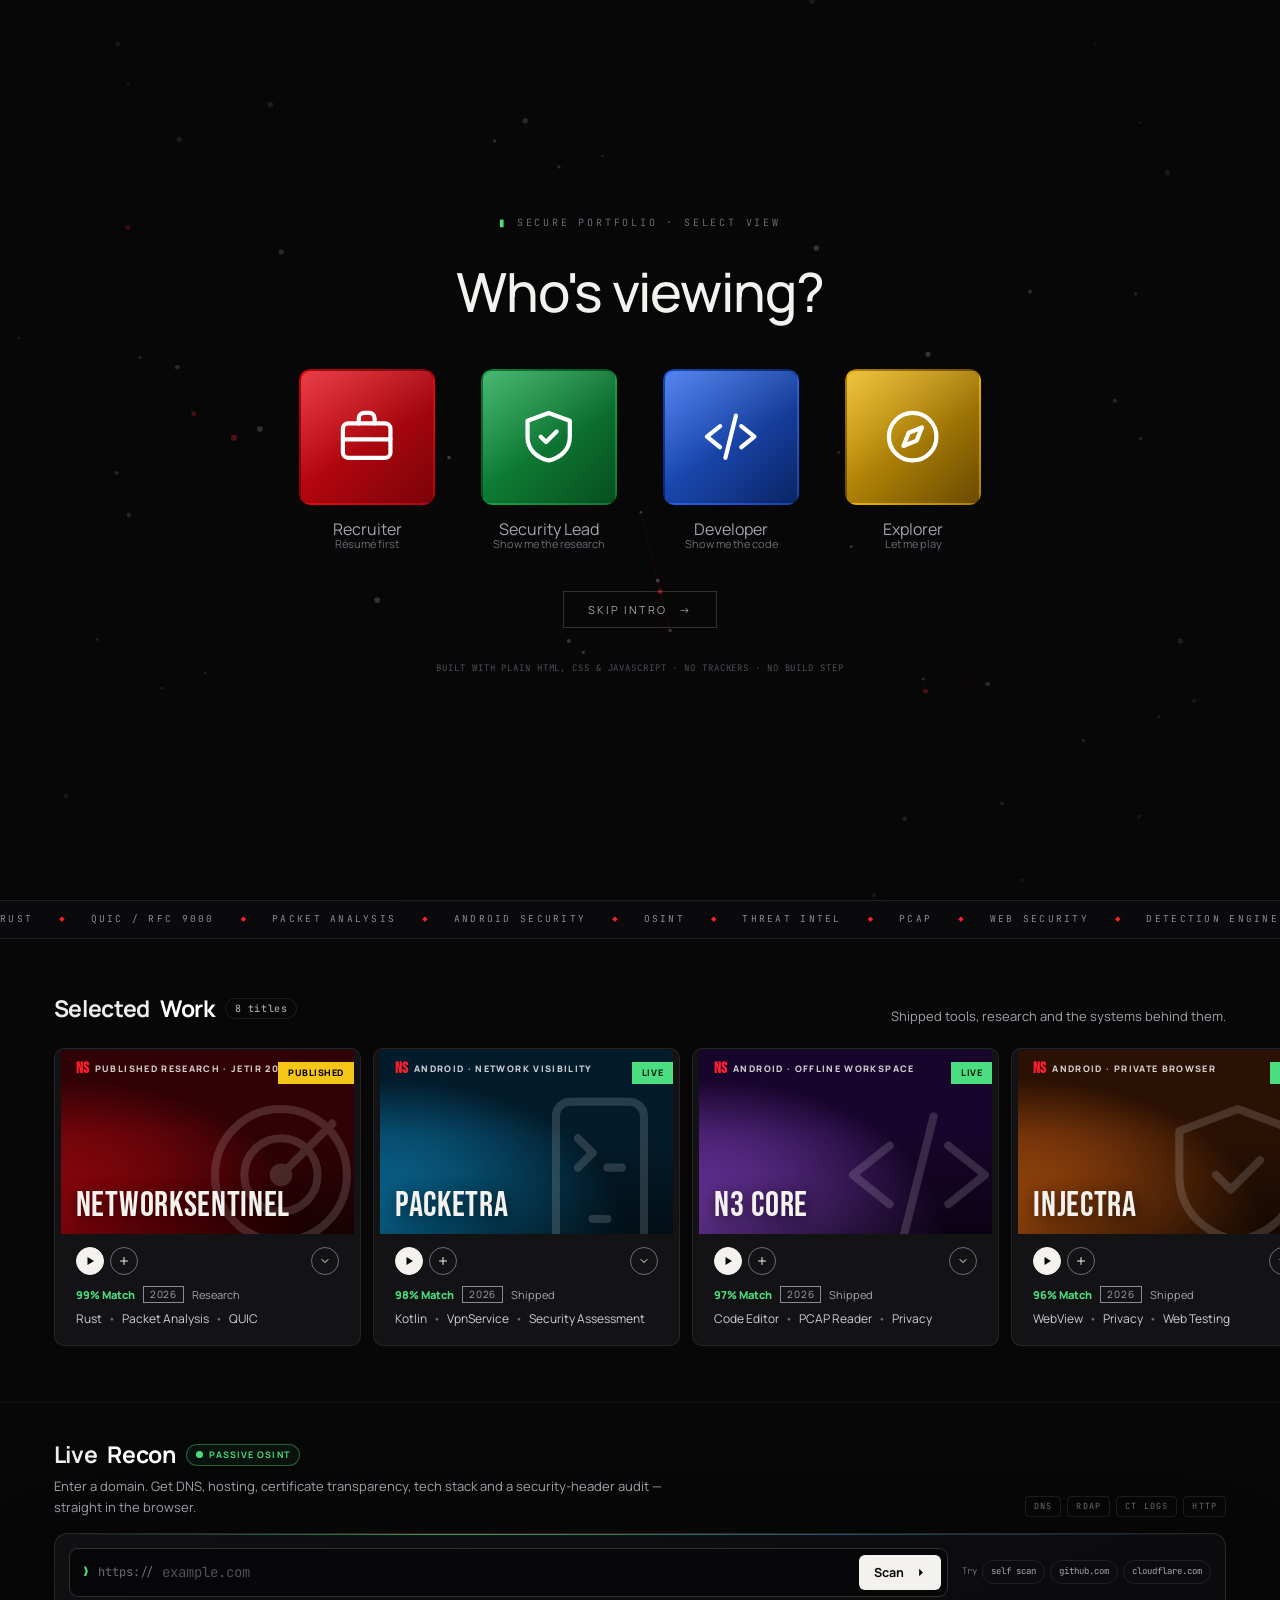
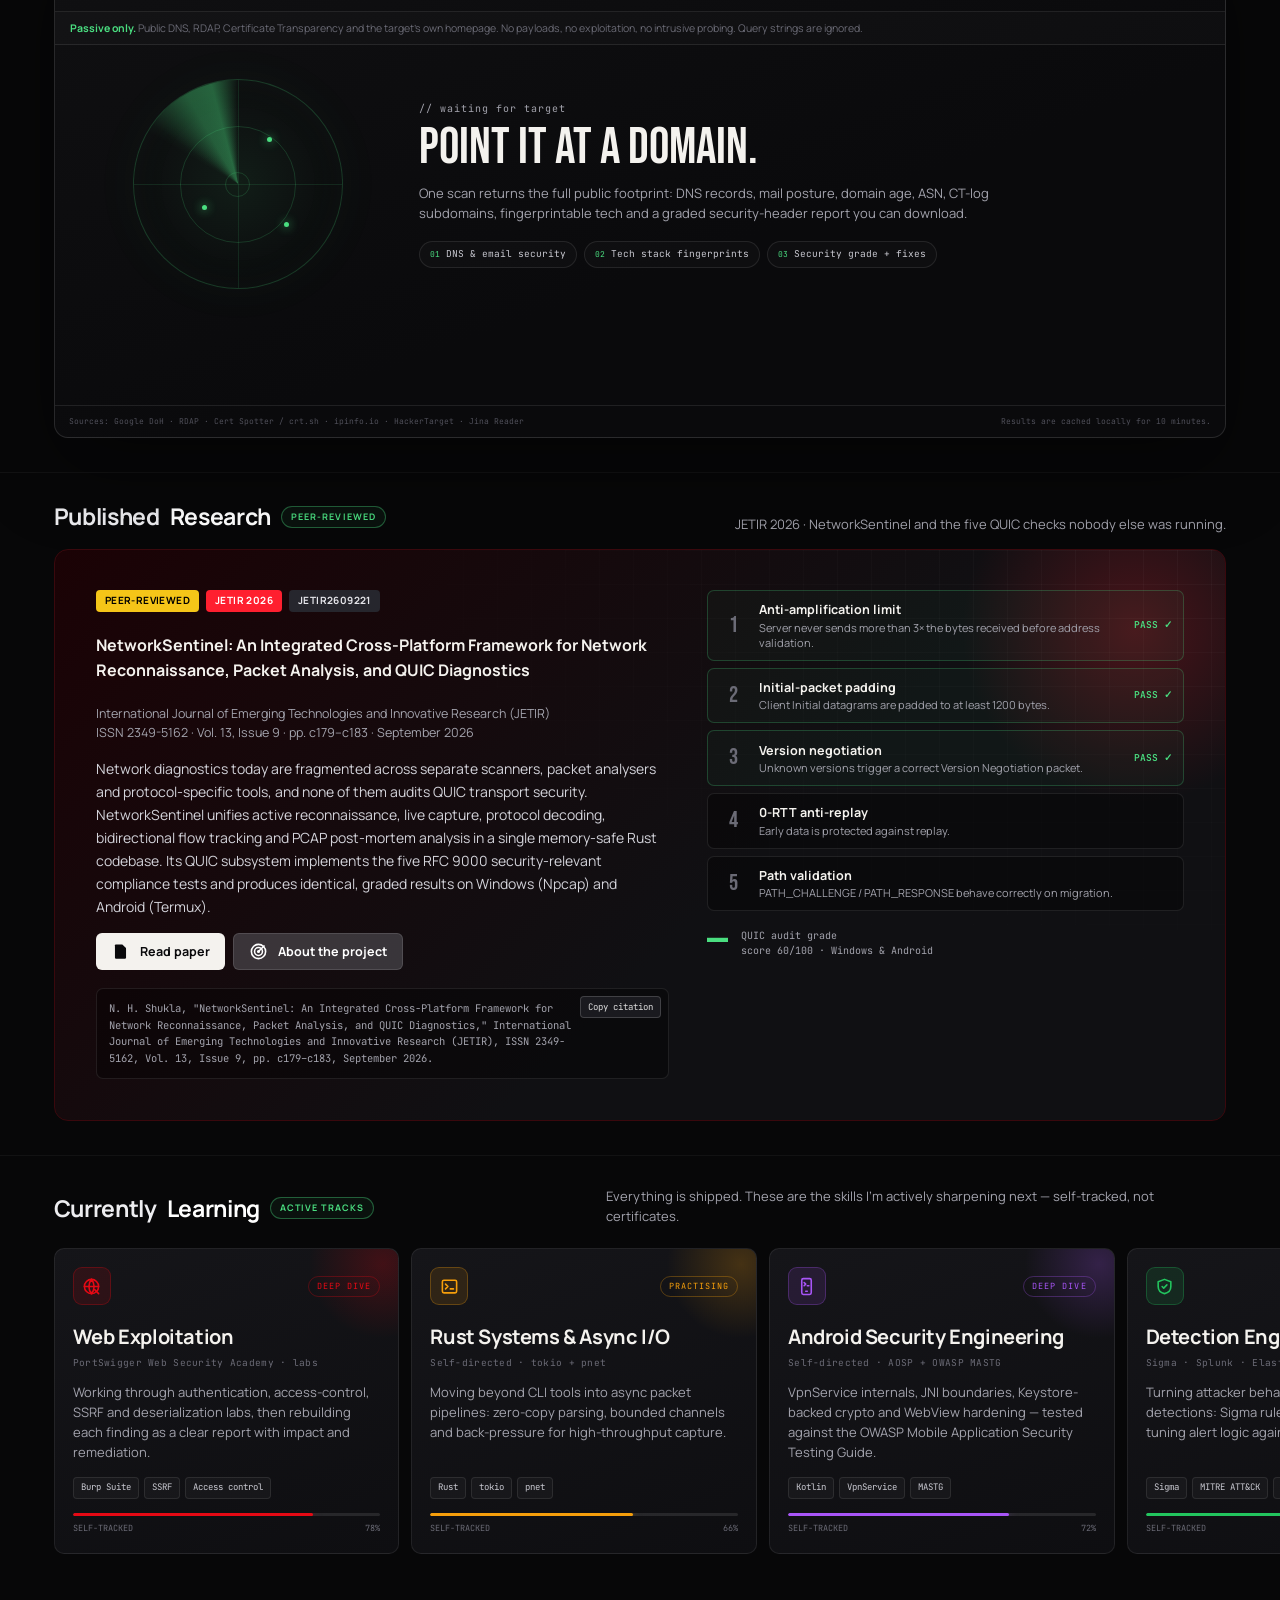
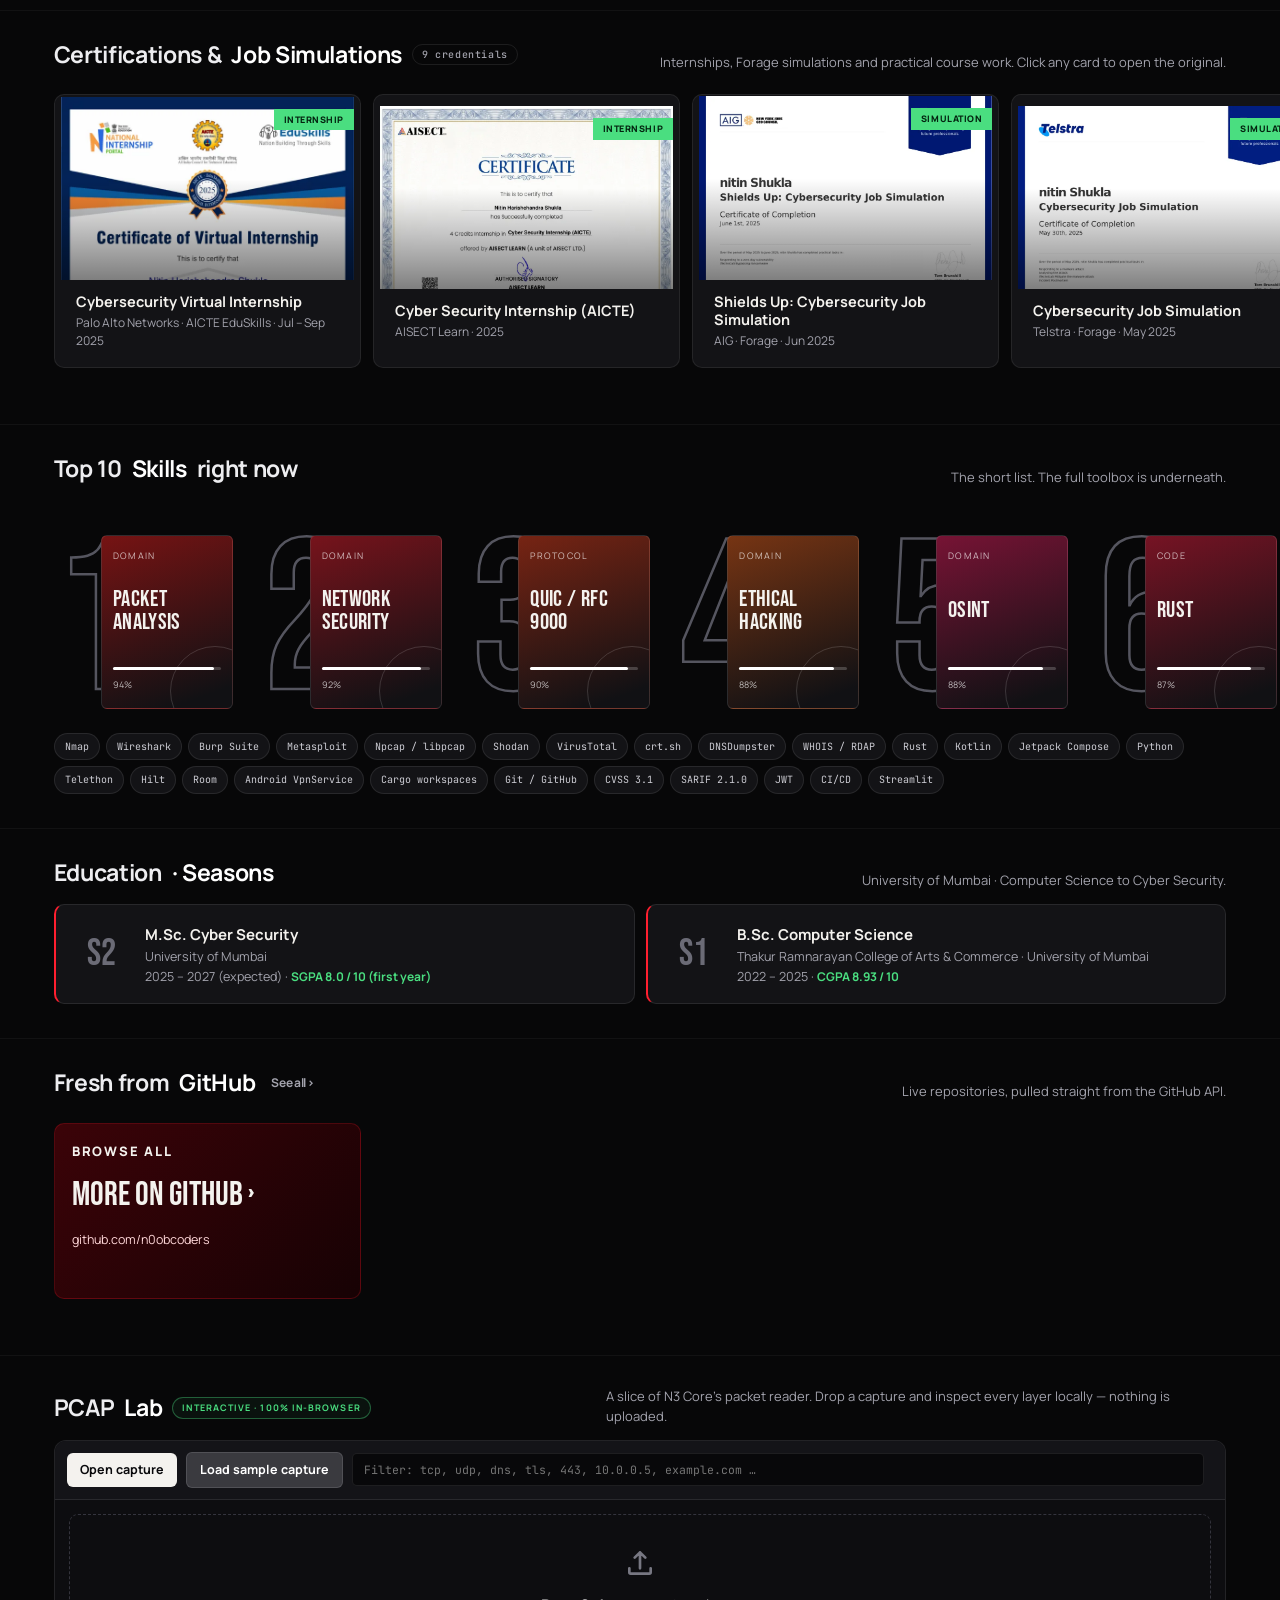
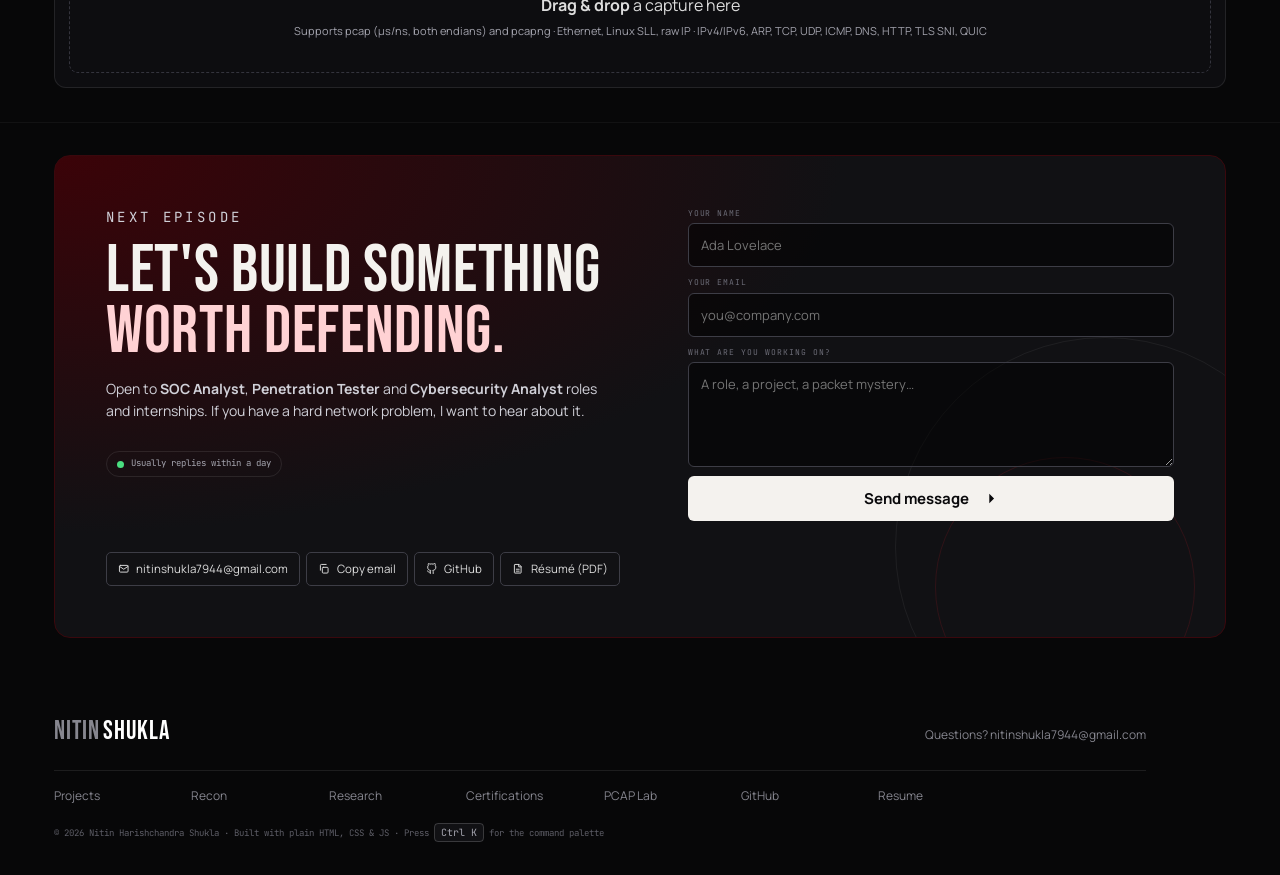
==== commit b0c31305: "Rebuild portfolio with live recon console and current resume" ====
--- a/index.html
+++ b/index.html
@@ -3,45 +3,53 @@
 <head>
   <meta charset="utf-8" />
   <meta name="viewport" content="width=device-width, initial-scale=1" />
-  <title>Nitin Shukla · Cybersecurity Portfolio</title>
-  <meta name="description" content="Nitin Harishchandra Shukla, a cybersecurity researcher and M.Sc. Cyber Security student in Mumbai. Author of NetworkSentinel (JETIR 2026), a Rust network-reconnaissance and QUIC diagnostics framework." />
-  <meta name="theme-color" content="#0b0b0b" />
+  <title>Nitin Shukla · Cybersecurity Researcher &amp; Security Tooling Engineer</title>
+  <meta name="description" content="Nitin Harishchandra Shukla — cybersecurity researcher and M.Sc. Cyber Security student in Mumbai. Published JETIR author and builder of NetworkSentinel, Packetra, N3 Core, Injectra and SessionGram." />
+  <meta name="theme-color" content="#070708" />
+  <meta name="color-scheme" content="dark" />
   <meta property="og:type" content="website" />
-  <meta property="og:title" content="Nitin Shukla · Cybersecurity Portfolio" />
-  <meta property="og:description" content="Published researcher building memory-safe network tooling: packet capture, protocol decoding and RFC 9000 QUIC audits." />
-  <meta property="og:image" content="https://n0obcoders.github.io/assets/og.png" />
+  <meta property="og:title" content="Nitin Shukla · Cybersecurity Researcher" />
+  <meta property="og:description" content="Published researcher building memory-safe network tooling and Android security products. Explore the projects and run the live recon console." />
+  <meta property="og:image" content="https://n0obcoders.github.io/portfoli0/assets/og.png" />
+  <meta property="og:url" content="https://n0obcoders.github.io/portfoli0/" />
   <meta name="twitter:card" content="summary_large_image" />
   <link rel="icon" href="assets/favicon.svg" type="image/svg+xml" />
   <link rel="preconnect" href="https://fonts.googleapis.com" />
   <link rel="preconnect" href="https://fonts.gstatic.com" crossorigin />
-  <link href="https://fonts.googleapis.com/css2?family=Bebas+Neue&family=Manrope:wght@400;500;600;700;800&family=JetBrains+Mono:wght@400;600&display=swap" rel="stylesheet" />
-  <link rel="stylesheet" href="css/style.css" />
+  <link href="https://fonts.googleapis.com/css2?family=Bebas+Neue&family=Manrope:wght@400;500;600;700;800&family=JetBrains+Mono:wght@400;500;600&display=swap" rel="stylesheet" />
+  <link rel="stylesheet" href="css/style.css?v=20261029" />
   <script type="application/ld+json">
-  {"@context":"https://schema.org","@type":"Person","name":"Nitin Harishchandra Shukla","jobTitle":"Cybersecurity Researcher","address":{"@type":"PostalAddress","addressLocality":"Mumbai","addressCountry":"IN"},"alumniOf":"University of Mumbai","sameAs":["https://github.com/n0obcoders"],"knowsAbout":["Network Security","Packet Analysis","QUIC","Rust","Ethical Hacking","OSINT"]}
+  {"@context":"https://schema.org","@type":"Person","name":"Nitin Harishchandra Shukla","jobTitle":"Cybersecurity Researcher","address":{"@type":"PostalAddress","addressLocality":"Mumbai","addressCountry":"IN"},"alumniOf":"University of Mumbai","sameAs":["https://github.com/n0obcoders","https://github.com/n0obcoders/NetworkSentinel","https://github.com/n0obcoders/Packetra","https://github.com/n0obcoders/N3-EDITOR","https://github.com/n0obcoders/Injectra","https://github.com/n0obcoders/SessionGram"],"knowsAbout":["Network Security","Packet Analysis","QUIC","Rust","Android Security","Ethical Hacking","OSINT"]}
   </script>
 </head>
 <body>
   <a class="skip" href="#main">Skip to content</a>
+  <div class="scroll-progress" id="scrollProgress" aria-hidden="true"></div>
 
   <!-- ============ INTRO / PROFILE GATE ============ -->
   <div id="gate" class="gate" aria-modal="true" role="dialog" aria-label="Choose a profile">
+    <div class="gate-bg" aria-hidden="true"><canvas id="gateCanvas"></canvas></div>
+    <div class="gate-scanline" aria-hidden="true"></div>
     <div class="gate-logo" aria-hidden="true"><span>NITIN</span><span>SHUKLA</span></div>
     <div class="gate-pick">
+      <p class="gate-boot"><span class="blink">▮</span> SECURE PORTFOLIO · SELECT VIEW</p>
       <h1>Who's viewing?</h1>
       <div class="profiles" id="profiles"></div>
-      <button class="gate-skip" data-profile="recruiter">Skip intro</button>
+      <button class="gate-skip" data-profile="recruiter">Skip intro <span>→</span></button>
+      <p class="gate-foot">Built with plain HTML, CSS &amp; JavaScript · No trackers · No build step</p>
     </div>
   </div>
 
   <!-- ============ NAV ============ -->
   <header class="nav" id="nav">
-    <a href="#top" class="brand" aria-label="Home">NITIN<b>SHUKLA</b></a>
+    <a href="#top" class="brand" aria-label="Home"><span class="brand-dot"></span>NITIN<b>SHUKLA</b></a>
     <nav class="nav-links" aria-label="Primary">
       <a href="#top">Home</a>
       <a href="#projects">Projects</a>
+      <a href="#recon">Recon</a>
       <a href="#research">Research</a>
-      <a href="#certs">Certifications</a>
-      <a href="#skills">Skills</a>
+      <a href="#certs">Certs</a>
+      <a href="#learning">Learning</a>
       <a href="#lab">PCAP Lab</a>
       <a href="#contact">Contact</a>
     </nav>
@@ -50,7 +58,13 @@
         <svg viewBox="0 0 24 24"><circle cx="11" cy="11" r="7"/><path d="m20 20-3.5-3.5"/></svg>
         <kbd>Ctrl K</kbd>
       </button>
+      <a class="nav-recon" href="#recon"><span class="pulse-dot"></span> Live recon</a>
+      <button class="menu-btn" id="menuBtn" aria-label="Open menu" aria-expanded="false"><span></span><span></span></button>
       <button class="avatar" id="avatarBtn" aria-label="Switch profile" title="Switch profile"></button>
+    </div>
+    <div class="mobile-menu" id="mobileMenu" hidden>
+      <a href="#top">Home</a><a href="#projects">Projects</a><a href="#recon">Recon</a><a href="#research">Research</a>
+      <a href="#certs">Certifications</a><a href="#learning">Learning</a><a href="#skills">Skills</a><a href="#lab">PCAP Lab</a><a href="#contact">Contact</a>
     </div>
   </header>
 
@@ -58,10 +72,13 @@
     <!-- ============ HERO / BILLBOARD ============ -->
     <section class="hero" id="top">
       <canvas id="packets" aria-hidden="true"></canvas>
+      <div class="hero-grid" aria-hidden="true"></div>
+      <div class="hero-glow" aria-hidden="true"></div>
       <div class="hero-fade" aria-hidden="true"></div>
+      <div class="hero-scan" aria-hidden="true"></div>
       <div class="hero-inner">
-        <div class="hero-kicker"><span class="n-badge">NS</span> <span id="heroKicker">RESEARCH SERIES</span></div>
-        <h2 class="hero-title" id="heroTitle">Nitin Shukla</h2>
+        <div class="hero-kicker"><span class="n-badge">NS</span> <span id="heroKicker">CYBERSECURITY · ORIGINAL SERIES</span><span class="live-chip"><span class="pulse-dot"></span>OPEN TO WORK</span></div>
+        <h1 class="hero-title" id="heroTitle">Nitin Shukla</h1>
         <div class="hero-meta">
           <span class="match" id="heroMatch">99% Match</span>
           <span>2026</span><span class="rating">CYBER-SEC</span><span>Mumbai, IN</span><span class="hd">HD</span>
@@ -73,52 +90,173 @@
           <button class="btn btn-info" id="heroInfo"><svg viewBox="0 0 24 24"><circle cx="12" cy="12" r="9"/><path d="M12 11v6M12 7.5v.5"/></svg><span>More Info</span></button>
           <a class="btn btn-ghost" id="resumeBtn" download><svg viewBox="0 0 24 24"><path d="M12 3v12m0 0-5-5m5 5 5-5M4 20h16"/></svg><span>Resume</span></a>
         </div>
+        <p class="hero-quick"><a href="#recon">Run the live recon console <span>→</span></a></p>
         <div class="hero-stats" id="heroStats"></div>
       </div>
+
+      <aside class="hero-side" aria-label="Quick profile">
+        <div class="status-card">
+          <div class="status-head"><span><i class="pulse-dot"></i> SYSTEM ONLINE</span><span>NS / 2026</span></div>
+          <div class="status-row"><span>ROLE</span><b>Cybersecurity Researcher</b></div>
+          <div class="status-row"><span>FOCUS</span><b>Network &amp; Android security</b></div>
+          <div class="status-row"><span>STACK</span><b>Rust · Kotlin · Python</b></div>
+          <div class="status-row"><span>PAPER</span><b>JETIR · Vol. 13, Issue 9</b></div>
+          <div class="status-row"><span>BASED</span><b>Mumbai, India</b></div>
+          <div class="status-term" id="heroTerm" aria-hidden="true"></div>
+          <div class="status-foot"><span class="ok">●</span> QUIC audit <b>A+</b> <span class="sep">/</span> 5 checks passed</div>
+        </div>
+      </aside>
+      <a class="scroll-cue" href="#projects" aria-label="Scroll to projects"><span></span>SCROLL</a>
     </section>
 
-    <!-- ============ ROWS ============ -->
+    <!-- ============ TICKER ============ -->
+    <div class="ticker" aria-hidden="true">
+      <div class="ticker-track">
+        <span>RUST</span><i>◆</i><span>QUIC / RFC 9000</span><i>◆</i><span>PACKET ANALYSIS</span><i>◆</i><span>ANDROID SECURITY</span><i>◆</i><span>OSINT</span><i>◆</i><span>THREAT INTEL</span><i>◆</i><span>PCAP</span><i>◆</i><span>WEB SECURITY</span><i>◆</i><span>DETECTION ENGINEERING</span><i>◆</i>
+        <span>RUST</span><i>◆</i><span>QUIC / RFC 9000</span><i>◆</i><span>PACKET ANALYSIS</span><i>◆</i><span>ANDROID SECURITY</span><i>◆</i><span>OSINT</span><i>◆</i><span>THREAT INTEL</span><i>◆</i><span>PCAP</span><i>◆</i><span>WEB SECURITY</span><i>◆</i><span>DETECTION ENGINEERING</span><i>◆</i>
+      </div>
+    </div>
+
     <div class="rows" id="rows">
+      <!-- ============ PROJECTS ============ -->
       <section class="row" id="projects" data-row="projects">
-        <h3 class="row-title">Explore titles related to: <b>Projects</b></h3>
+        <div class="row-head">
+          <h2 class="row-title">Selected <b>Work</b> <span class="count-pill" id="projectCount"></span></h2>
+          <p class="row-sub">Shipped tools, research and the systems behind them.</p>
+        </div>
         <div class="row-track" id="rowProjects"></div>
       </section>
 
-      <section class="row" id="building" data-row="building">
-        <h3 class="row-title"><span class="live-dot"></span>Now Building <b>· In development</b></h3>
-        <div class="row-track wide" id="rowBuilding"></div>
-      </section>
-
+      <!-- ============ LIVE RECON ============ -->
+      <section class="row recon-row" id="recon" data-row="recon">
+        <div class="recon-wrap">
+          <div class="recon-head">
+            <div>
+              <h2 class="row-title">Live <b>Recon</b> <span class="pill live"><span class="pulse-dot"></span>PASSIVE OSINT</span></h2>
+              <p class="row-sub">Enter a domain. Get DNS, hosting, certificate transparency, tech stack and a security-header audit — straight in the browser.</p>
+            </div>
+            <div class="recon-sources" aria-hidden="true"><span>DNS</span><span>RDAP</span><span>CT LOGS</span><span>HTTP</span></div>
+          </div>
+
+          <div class="recon-shell" id="reconShell">
+            <div class="recon-top">
+              <form class="recon-form" id="reconForm" novalidate>
+                <span class="recon-prompt">❯</span>
+                <span class="recon-prefix">https://</span>
+                <input id="reconInput" name="target" type="text" placeholder="example.com" autocomplete="off" spellcheck="false" aria-label="Domain to scan" />
+                <button class="btn btn-play recon-run" id="reconRun" type="submit"><span class="run-label">Scan</span><svg viewBox="0 0 24 24"><path d="M5 12h14m-6-6 6 6-6 6"/></svg></button>
+              </form>
+              <div class="recon-quick" id="reconQuick">
+                <span>Try</span>
+                <button type="button" data-scan="n0obcoders.github.io/portfoli0">self scan</button>
+                <button type="button" data-scan="github.com">github.com</button>
+                <button type="button" data-scan="cloudflare.com">cloudflare.com</button>
+              </div>
+            </div>
+            <div class="recon-history" id="reconHistory" aria-label="Recent scans"></div>
+            <p class="recon-disclaimer"><b>Passive only.</b> Public DNS, RDAP, Certificate Transparency and the target's own homepage. No payloads, no exploitation, no intrusive probing. Query strings are ignored.</p>
+
+            <div class="recon-stage" id="reconStage" aria-live="polite">
+              <div class="recon-empty" id="reconEmpty">
+                <div class="radar-scene" aria-hidden="true">
+                  <div class="radar"><i class="r1"></i><i class="r2"></i><i class="r3"></i><span class="sweep"></span><b class="blip b1"></b><b class="blip b2"></b><b class="blip b3"></b></div>
+                </div>
+                <div class="recon-empty-copy">
+                  <p class="mono dim">// waiting for target</p>
+                  <h3>Point it at a domain.</h3>
+                  <p>One scan returns the full public footprint: DNS records, mail posture, domain age, ASN, CT-log subdomains, fingerprintable tech and a graded security-header report you can download.</p>
+                  <ul class="recon-feature-list">
+                    <li><span>01</span> DNS &amp; email security</li>
+                    <li><span>02</span> Tech stack fingerprints</li>
+                    <li><span>03</span> Security grade + fixes</li>
+                  </ul>
+                </div>
+              </div>
+
+              <div class="recon-scanning" id="reconScanning" hidden>
+                <div class="scan-visual">
+                  <div class="scan-radar"><span class="sweep"></span><i></i><i></i><i></i><b class="blip b1"></b><b class="blip b2"></b><b class="blip b3"></b><b class="blip b4"></b></div>
+                  <div class="scan-target" id="scanTarget">example.com</div>
+                  <div class="scan-progress"><i id="scanProgressBar"></i></div>
+                  <div class="scan-progress-label"><span id="scanProgressLabel">initialising</span><b id="scanPercent">0%</b></div>
+                </div>
+                <div class="scan-log-wrap">
+                  <div class="scan-log-head"><span class="dot red"></span><span class="dot amber"></span><span class="dot green"></span><b>recon@n0obcoders:~</b><span class="scan-elapsed" id="scanElapsed">0.0s</span></div>
+                  <pre class="scan-log" id="scanLog"></pre>
+                </div>
+              </div>
+
+              <div class="recon-results" id="reconResults" hidden></div>
+            </div>
+            <div class="recon-foot">
+              <span>Sources: Google DoH · RDAP · Cert Spotter / crt.sh · ipinfo.io · HackerTarget · Jina Reader</span>
+              <span>Results are cached locally for 10 minutes.</span>
+            </div>
+          </div>
+        </div>
+      </section>
+
+      <!-- ============ RESEARCH ============ -->
       <section class="row" id="research" data-row="research">
-        <h3 class="row-title">Published <b>Research</b></h3>
+        <div class="row-head">
+          <h2 class="row-title">Published <b>Research</b> <span class="pill">PEER-REVIEWED</span></h2>
+          <p class="row-sub">JETIR 2026 · NetworkSentinel and the five QUIC checks nobody else was running.</p>
+        </div>
         <div id="researchBlock"></div>
       </section>
 
+      <!-- ============ LEARNING ============ -->
+      <section class="row" id="learning" data-row="learning">
+        <div class="row-head">
+          <h2 class="row-title">Currently <b>Learning</b> <span class="pill green">ACTIVE TRACKS</span></h2>
+          <p class="row-sub">Everything is shipped. These are the skills I'm actively sharpening next — self-tracked, not certificates.</p>
+        </div>
+        <div class="row-track learning-track" id="rowLearning"></div>
+      </section>
+
+      <!-- ============ CERTIFICATIONS ============ -->
       <section class="row" id="certs" data-row="certs">
-        <h3 class="row-title">Certifications &amp; <b>Job Simulations</b></h3>
+        <div class="row-head">
+          <h2 class="row-title">Certifications &amp; <b>Job Simulations</b> <span class="count-pill" id="certCount"></span></h2>
+          <p class="row-sub">Internships, Forage simulations and practical course work. Click any card to open the original.</p>
+        </div>
         <div class="row-track" id="rowCerts"></div>
       </section>
 
+      <!-- ============ SKILLS ============ -->
       <section class="row" id="skills" data-row="skills">
-        <h3 class="row-title">Top 10 <b>Skills</b> right now</h3>
+        <div class="row-head">
+          <h2 class="row-title">Top 10 <b>Skills</b> right now</h2>
+          <p class="row-sub">The short list. The full toolbox is underneath.</p>
+        </div>
         <div class="row-track top10" id="rowSkills"></div>
         <div class="toolbox" id="toolbox"></div>
       </section>
 
+      <!-- ============ EDUCATION ============ -->
       <section class="row" id="education" data-row="education">
-        <h3 class="row-title">Education <b>· Seasons</b></h3>
+        <div class="row-head">
+          <h2 class="row-title">Education <b>· Seasons</b></h2>
+          <p class="row-sub">University of Mumbai · Computer Science to Cyber Security.</p>
+        </div>
         <div class="edu" id="eduList"></div>
       </section>
 
+      <!-- ============ GITHUB ============ -->
       <section class="row" id="github" data-row="github">
-        <h3 class="row-title">Fresh from <b>GitHub</b> <a class="row-more" id="ghMore" target="_blank" rel="noopener">See all ›</a></h3>
+        <div class="row-head">
+          <h2 class="row-title">Fresh from <b>GitHub</b> <a class="row-more" id="ghMore" target="_blank" rel="noopener">See all ›</a></h2>
+          <p class="row-sub">Live repositories, pulled straight from the GitHub API.</p>
+        </div>
         <div class="row-track" id="rowGithub"><div class="gh-loading">Loading repositories…</div></div>
       </section>
 
       <!-- ============ PCAP LAB ============ -->
       <section class="row lab" id="lab" data-row="lab">
-        <h3 class="row-title">PCAP <b>Lab</b> <span class="pill">Interactive · runs 100% in your browser</span></h3>
-        <p class="lab-intro">A preview of the PCAP reader inside <b>SentinelPad</b>. Drop a <code>.pcap</code> or <code>.pcapng</code> file, or load a sample capture. Packets are decoded locally; nothing is uploaded.</p>
+        <div class="row-head">
+          <h2 class="row-title">PCAP <b>Lab</b> <span class="pill">Interactive · 100% in-browser</span></h2>
+          <p class="row-sub">A slice of N3 Core's packet reader. Drop a capture and inspect every layer locally — nothing is uploaded.</p>
+        </div>
         <div class="lab-shell">
           <div class="lab-toolbar">
             <label class="btn btn-small btn-play" for="pcapFile">Open capture</label>
@@ -151,13 +289,17 @@
       <!-- ============ CONTACT ============ -->
       <section class="row contact" id="contact" data-row="contact">
         <div class="contact-card">
-          <h3>Ready for the next episode?</h3>
-          <p>Open to <b>SOC Analyst</b>, <b>Penetration Tester</b> and <b>Cybersecurity Analyst</b> roles and internships. Let's talk.</p>
+          <div class="contact-copy">
+            <p class="eyebrow">NEXT EPISODE</p>
+            <h2>Let's build something<br><em>worth defending.</em></h2>
+            <p>Open to <b>SOC Analyst</b>, <b>Penetration Tester</b> and <b>Cybersecurity Analyst</b> roles and internships. If you have a hard network problem, I want to hear about it.</p>
+            <div class="contact-signal"><span class="pulse-dot"></span> Usually replies within a day</div>
+          </div>
           <form id="contactForm" class="contact-form">
-            <input name="name" placeholder="Your name" required aria-label="Your name" />
-            <input name="email" type="email" placeholder="Your email" required aria-label="Your email" />
-            <textarea name="msg" rows="4" placeholder="What are you working on?" required aria-label="Message"></textarea>
-            <button class="btn btn-play" type="submit"><span>Send message</span></button>
+            <label class="field"><span>Your name</span><input name="name" placeholder="Ada Lovelace" required aria-label="Your name" /></label>
+            <label class="field"><span>Your email</span><input name="email" type="email" placeholder="you@company.com" required aria-label="Your email" /></label>
+            <label class="field"><span>What are you working on?</span><textarea name="msg" rows="4" placeholder="A role, a project, a packet mystery…" required aria-label="Message"></textarea></label>
+            <button class="btn btn-play" type="submit"><span>Send message</span><svg viewBox="0 0 24 24"><path d="M5 12h14m-6-6 6 6-6 6"/></svg></button>
           </form>
           <div class="contact-links" id="contactLinks"></div>
         </div>
@@ -166,9 +308,12 @@
   </main>
 
   <footer class="foot">
-    <p>Questions? <a id="footMail"></a></p>
+    <div class="foot-top">
+      <a href="#top" class="foot-brand">NITIN<b>SHUKLA</b></a>
+      <p>Questions? <a id="footMail"></a></p>
+    </div>
     <ul>
-      <li><a href="#projects">Projects</a></li><li><a href="#research">Research</a></li>
+      <li><a href="#projects">Projects</a></li><li><a href="#recon">Recon</a></li><li><a href="#research">Research</a></li>
       <li><a href="#certs">Certifications</a></li><li><a href="#lab">PCAP Lab</a></li>
       <li><a id="footGh" target="_blank" rel="noopener">GitHub</a></li><li><a id="footCv" download>Resume</a></li>
     </ul>
@@ -194,10 +339,12 @@
     </div>
   </div>
 
+  <button class="to-top" id="toTop" aria-label="Back to top">↑</button>
   <div class="toast" id="toast" role="status" aria-live="polite"></div>
 
-  <script src="js/data.js"></script>
-  <script src="js/pcap.js"></script>
-  <script src="js/main.js"></script>
+  <script src="js/data.js?v=20261029"></script>
+  <script src="js/recon.js?v=20261029"></script>
+  <script src="js/pcap.js?v=20261029"></script>
+  <script src="js/main.js?v=20261029"></script>
 </body>
 </html>
--- a/css/style.css
+++ b/css/style.css
@@ -1,228 +1,506 @@
+/* ==========================================================================
+   Nitin Shukla · Portfolio v2
+   A streaming-style, security-lab portfolio. Plain CSS, no build step.
+   ========================================================================== */
 :root {
-  --bg: #0b0b0b;
-  --bg-2: #141414;
-  --card: #1c1c1c;
-  --card-2: #242424;
-  --line: #2e2e2e;
-  --text: #f2f2f2;
-  --muted: #a3a3a3;
-  --dim: #6b6b6b;
-  --red: #e50914;
-  --red-2: #b20710;
-  --green: #46d369;
+  --bg: #070708;
+  --bg-2: #0d0d0f;
+  --card: #131316;
+  --card-2: #1a1a1f;
+  --card-3: #202027;
+  --line: rgba(255, 255, 255, .09);
+  --line-strong: rgba(255, 255, 255, .17);
+  --text: #f4f2ee;
+  --muted: #a3a3ad;
+  --dim: #6b6b76;
+  --red: #ff1f2f;
+  --red-2: #b20a15;
+  --green: #4ade80;
+  --cyan: #38bdf8;
+  --violet: #a78bfa;
+  --amber: #fbbf24;
+  --pink: #fb7185;
   --mono: "JetBrains Mono", ui-monospace, Consolas, monospace;
   --sans: "Manrope", system-ui, -apple-system, Segoe UI, Roboto, sans-serif;
   --display: "Bebas Neue", Impact, "Arial Narrow", sans-serif;
-  --pad: clamp(16px, 4vw, 60px);
-  --radius: 6px;
+  --pad: clamp(16px, 4.2vw, 72px);
+  --radius: 10px;
   color-scheme: dark;
 }
 *, *::before, *::after { box-sizing: border-box; }
-html { scroll-behavior: smooth; scroll-padding-top: 72px; }
-body { margin: 0; background: var(--bg); color: var(--text); font-family: var(--sans); line-height: 1.55; -webkit-font-smoothing: antialiased; overflow-x: hidden; }
+[hidden] { display: none !important; }
+html { scroll-behavior: smooth; scroll-padding-top: 80px; }
+body {
+  margin: 0; background: var(--bg); color: var(--text); font-family: var(--sans);
+  line-height: 1.55; -webkit-font-smoothing: antialiased; overflow-x: hidden;
+}
 body.locked { overflow: hidden; }
+::selection { background: var(--red); color: #fff; }
 a { color: inherit; }
 img { max-width: 100%; display: block; }
 button { font: inherit; color: inherit; background: none; border: 0; cursor: pointer; }
-kbd { font-family: var(--mono); font-size: 11px; padding: 1px 6px; border: 1px solid var(--line); border-radius: 4px; color: var(--muted); background: #111; }
-code { font-family: var(--mono); font-size: .9em; background: #1d1d1d; padding: 1px 5px; border-radius: 4px; }
+kbd { font-family: var(--mono); font-size: 10px; padding: 2px 6px; border: 1px solid var(--line-strong); border-radius: 4px; color: var(--muted); background: #111114; }
+code { font-family: var(--mono); font-size: .9em; background: #1d1d22; padding: 1px 5px; border-radius: 4px; }
 svg { width: 1em; height: 1em; fill: none; stroke: currentColor; stroke-width: 2; stroke-linecap: round; stroke-linejoin: round; }
 :focus-visible { outline: 2px solid #fff; outline-offset: 3px; border-radius: 4px; }
 .skip { position: absolute; left: -999px; top: 8px; background: #fff; color: #000; padding: 8px 12px; z-index: 999; }
 .skip:focus { left: 8px; }
+.scroll-progress { position: fixed; z-index: 150; top: 0; left: 0; height: 2px; width: 0; background: linear-gradient(90deg, var(--red), #ff8a5c); box-shadow: 0 0 12px rgba(255,31,47,.8); transition: width .08s linear; }
+.mono { font-family: var(--mono); }
+.dim { color: var(--dim); }
+.pulse-dot { display: inline-block; width: 7px; height: 7px; border-radius: 50%; background: var(--green); box-shadow: 0 0 0 0 rgba(74,222,128,.6); animation: pulseDot 1.9s infinite; flex: none; }
+@keyframes pulseDot { 70% { box-shadow: 0 0 0 8px rgba(74,222,128,0); } 100% { box-shadow: 0 0 0 0 rgba(74,222,128,0); } }
+@keyframes blink { 50% { opacity: 0; } }
+.blink { animation: blink 1s steps(1) infinite; color: var(--green); }
 
 /* ---------------- GATE ---------------- */
-.gate { position: fixed; inset: 0; z-index: 200; background: var(--bg); display: grid; place-items: center; transition: opacity .6s ease, visibility .6s; }
+.gate { position: fixed; inset: 0; z-index: 200; background: var(--bg); display: grid; place-items: center; overflow: hidden; transition: opacity .65s ease, visibility .65s; }
 .gate.done { opacity: 0; visibility: hidden; pointer-events: none; }
-.gate-logo { position: absolute; display: flex; gap: .2em; font-family: var(--display); font-size: clamp(56px, 13vw, 180px); color: var(--red); letter-spacing: .02em; text-shadow: 0 0 40px rgba(229, 9, 20, .5); animation: logoIn 1.9s cubic-bezier(.2,.8,.2,1) forwards; }
+.gate-bg { position: absolute; inset: 0; opacity: .55; }
+#gateCanvas { width: 100%; height: 100%; }
+.gate-scanline { position: absolute; inset: 0; pointer-events: none; background: repeating-linear-gradient(0deg, rgba(255,255,255,.022) 0 1px, transparent 1px 4px); mix-blend-mode: overlay; }
+.gate::after { content: ""; position: absolute; inset: 0; background: radial-gradient(ellipse at 50% 50%, transparent 20%, rgba(7,7,8,.75) 80%); pointer-events: none; }
+.gate-logo { position: absolute; display: flex; gap: .18em; font-family: var(--display); font-size: clamp(56px, 13vw, 180px); color: var(--red); letter-spacing: .02em; text-shadow: 0 0 40px rgba(255,31,47,.45); animation: logoIn 1.9s cubic-bezier(.2,.8,.2,1) forwards; z-index: 1; }
 .gate-logo span:last-child { color: #fff; text-shadow: none; }
 @keyframes logoIn {
   0% { transform: scale(.6); opacity: 0; filter: blur(12px); }
-  25% { transform: scale(1); opacity: 1; filter: blur(0); }
-  70% { transform: scale(1.04); opacity: 1; }
-  100% { transform: scale(2.6); opacity: 0; filter: blur(8px); }
-}
-.gate-pick { text-align: center; opacity: 0; animation: fadeUp .7s ease 1.7s forwards; padding: 0 16px; }
-.gate-pick h1 { font-weight: 500; font-size: clamp(28px, 5vw, 52px); margin: 0 0 32px; letter-spacing: -.01em; }
-.profiles { display: flex; flex-wrap: wrap; justify-content: center; gap: clamp(14px, 3vw, 32px); }
-.profile { display: grid; justify-items: center; gap: 12px; color: var(--muted); transition: color .2s; width: clamp(96px, 16vw, 150px); }
-.profile .pic { width: 100%; aspect-ratio: 1; border-radius: var(--radius); display: grid; place-items: center; border: 3px solid transparent; transition: border-color .2s, transform .2s; font-size: clamp(36px, 6vw, 60px); position: relative; overflow: hidden; }
-.profile .pic svg { width: 50%; height: 50%; stroke-width: 1.6; color: #fff; }
+  22% { transform: scale(1); opacity: 1; filter: blur(0); }
+  68% { transform: scale(1.03); opacity: 1; }
+  100% { transform: scale(2.7); opacity: 0; filter: blur(10px); }
+}
+.gate-pick { position: relative; z-index: 2; text-align: center; opacity: 0; animation: fadeUp .8s ease 1.55s forwards; padding: 0 16px; max-width: 900px; }
+.gate-boot { font-family: var(--mono); font-size: 10px; letter-spacing: .28em; color: var(--dim); margin: 0 0 20px; }
+.gate-pick h1 { font-weight: 500; font-size: clamp(28px, 5vw, 54px); margin: 0 0 34px; letter-spacing: -.02em; }
+.profiles { display: flex; flex-wrap: wrap; justify-content: center; gap: clamp(14px, 3vw, 34px); }
+.profile { display: grid; justify-items: center; gap: 12px; color: var(--muted); transition: color .2s; width: clamp(96px, 15vw, 148px); }
+.profile .pic { width: 100%; aspect-ratio: 1; border-radius: 12px; display: grid; place-items: center; border: 2px solid transparent; transition: border-color .2s, transform .2s, box-shadow .2s; font-size: clamp(36px, 6vw, 58px); position: relative; overflow: hidden; }
+.profile .pic::after { content: ""; position: absolute; inset: 0; background: linear-gradient(150deg, rgba(255,255,255,.22), transparent 55%); }
+.profile .pic svg { width: 48%; height: 48%; stroke-width: 1.6; color: #fff; position: relative; z-index: 1; }
 .profile:hover, .profile:focus-visible { color: #fff; }
-.profile:hover .pic, .profile:focus-visible .pic { border-color: #fff; transform: scale(1.04); }
-.profile small { display: block; font-size: 12px; color: var(--dim); margin-top: -8px; }
-.gate-skip { margin-top: 40px; border: 1px solid var(--dim); color: var(--muted); padding: 8px 22px; letter-spacing: .2em; font-size: 12px; text-transform: uppercase; }
+.profile:hover .pic, .profile:focus-visible .pic { border-color: #fff; transform: translateY(-4px) scale(1.035); box-shadow: 0 18px 40px rgba(0,0,0,.6); }
+.profile small { display: block; font-size: 11px; color: var(--dim); margin-top: -7px; }
+.gate-skip { margin-top: 38px; border: 1px solid var(--line-strong); color: var(--muted); padding: 9px 24px; letter-spacing: .18em; font-size: 11px; text-transform: uppercase; transition: color .2s, border-color .2s; }
+.gate-skip span { display: inline-block; margin-left: 8px; transition: transform .2s; }
 .gate-skip:hover { color: #fff; border-color: #fff; }
+.gate-skip:hover span { transform: translateX(4px); }
+.gate-foot { font-family: var(--mono); font-size: 9px; letter-spacing: .1em; color: #4d4d56; margin-top: 34px; text-transform: uppercase; }
 @keyframes fadeUp { from { opacity: 0; transform: translateY(16px); } to { opacity: 1; transform: none; } }
 
 /* ---------------- NAV ---------------- */
-.nav { position: fixed; top: 0; left: 0; right: 0; z-index: 50; display: flex; align-items: center; gap: 28px; padding: 14px var(--pad); background: linear-gradient(180deg, rgba(0,0,0,.8), transparent); transition: background .3s; }
-.nav.solid { background: rgba(11,11,11,.96); backdrop-filter: blur(8px); box-shadow: 0 1px 0 var(--line); }
-.brand { font-family: var(--display); font-size: 30px; color: var(--red); text-decoration: none; letter-spacing: .03em; line-height: 1; }
-.brand b { color: #fff; font-weight: 400; margin-left: 4px; }
-.nav-links { display: flex; gap: 20px; font-size: 14px; }
-.nav-links a { text-decoration: none; color: #e5e5e5; transition: color .2s; }
-.nav-links a:hover, .nav-links a.active { color: #fff; font-weight: 700; }
-.nav-links a.active { color: #fff; }
-.nav-right { margin-left: auto; display: flex; align-items: center; gap: 14px; }
-.icon-btn { display: flex; align-items: center; gap: 8px; font-size: 20px; padding: 4px; }
-.avatar { width: 34px; height: 34px; border-radius: 4px; display: grid; place-items: center; font-size: 16px; }
+.nav { position: fixed; top: 0; left: 0; right: 0; z-index: 90; display: flex; align-items: center; gap: 26px; padding: 15px var(--pad); background: linear-gradient(180deg, rgba(0,0,0,.82), transparent); transition: background .3s, backdrop-filter .3s; }
+.nav.solid { background: rgba(8,8,9,.86); backdrop-filter: blur(18px) saturate(120%); box-shadow: 0 1px 0 var(--line); }
+.brand { font-family: var(--display); font-size: 28px; color: var(--red); text-decoration: none; letter-spacing: .04em; line-height: 1; display: flex; align-items: center; gap: 6px; white-space: nowrap; }
+.brand b { color: #fff; font-weight: 400; margin-left: 3px; }
+.brand-dot { width: 6px; height: 6px; border-radius: 50%; background: var(--red); box-shadow: 0 0 10px var(--red); }
+.nav-links { display: flex; gap: clamp(12px, 1.6vw, 22px); font-size: 13.5px; }
+.nav-links a { text-decoration: none; color: #d6d6dc; transition: color .2s; position: relative; padding: 4px 0; }
+.nav-links a::after { content: ""; position: absolute; left: 0; right: 100%; bottom: -2px; height: 1px; background: var(--red); transition: right .25s ease; }
+.nav-links a:hover, .nav-links a.active { color: #fff; }
+.nav-links a.active::after, .nav-links a:hover::after { right: 0; }
+.nav-right { margin-left: auto; display: flex; align-items: center; gap: 13px; }
+.icon-btn { display: flex; align-items: center; gap: 8px; font-size: 19px; padding: 4px; color: #ddd; transition: color .2s; }
+.icon-btn:hover { color: #fff; }
+.avatar { width: 34px; height: 34px; border-radius: 8px; display: grid; place-items: center; font-size: 16px; border: 1px solid rgba(255,255,255,.18); }
 .avatar svg { width: 60%; height: 60%; color: #fff; }
+.nav-recon { display: inline-flex; align-items: center; gap: 7px; font-size: 11px; font-weight: 800; letter-spacing: .12em; text-transform: uppercase; text-decoration: none; border: 1px solid rgba(74,222,128,.3); color: var(--green); border-radius: 99px; padding: 6px 12px; background: rgba(74,222,128,.06); transition: background .2s, border-color .2s; white-space: nowrap; }
+.nav-recon:hover { background: rgba(74,222,128,.13); border-color: rgba(74,222,128,.6); }
+.menu-btn { display: none; width: 34px; height: 34px; border: 1px solid var(--line); border-radius: 8px; flex-direction: column; align-items: center; justify-content: center; gap: 5px; }
+.menu-btn span { width: 14px; height: 1.5px; background: #fff; transition: transform .2s; }
+.mobile-menu { position: absolute; top: 64px; left: 12px; right: 12px; background: rgba(13,13,15,.98); border: 1px solid var(--line-strong); border-radius: 10px; padding: 10px; display: grid; gap: 2px; box-shadow: 0 24px 60px rgba(0,0,0,.7); }
+.mobile-menu a { text-decoration: none; padding: 11px 14px; border-radius: 6px; font-size: 14px; color: #ddd; }
+.mobile-menu a:hover { background: #202027; color: #fff; }
 
 /* ---------------- HERO ---------------- */
-.hero { position: relative; min-height: min(92vh, 860px); display: flex; align-items: flex-end; padding: 120px var(--pad) clamp(90px, 14vh, 160px); overflow: hidden; }
-#packets { position: absolute; inset: 0; width: 100%; height: 100%; }
-.hero-fade { position: absolute; inset: 0; background:
-  linear-gradient(90deg, rgba(11,11,11,.97) 0%, rgba(11,11,11,.75) 38%, rgba(11,11,11,.15) 75%),
-  linear-gradient(0deg, var(--bg) 0%, transparent 35%); }
-.hero-inner { position: relative; max-width: 680px; }
-.hero-kicker { display: flex; align-items: center; gap: 10px; font-weight: 800; letter-spacing: .28em; font-size: 13px; color: #d4d4d4; }
-.n-badge { font-family: var(--display); color: var(--red); font-size: 26px; letter-spacing: 0; line-height: 1; }
-.hero-title { font-family: var(--display); font-weight: 400; font-size: clamp(64px, 11vw, 140px); line-height: .88; margin: 10px 0 14px; letter-spacing: .01em; text-shadow: 0 4px 30px rgba(0,0,0,.5); }
-.hero-meta { display: flex; flex-wrap: wrap; align-items: center; gap: 12px; font-size: 15px; color: #d4d4d4; }
+.hero { position: relative; min-height: min(100svh, 940px); display: flex; align-items: flex-end; padding: 132px var(--pad) clamp(96px, 12vh, 150px); overflow: hidden; }
+#packets { position: absolute; inset: 0; width: 100%; height: 100%; z-index: 0; }
+.hero-grid { position: absolute; inset: 0; z-index: 0; opacity: .45; background-image: linear-gradient(rgba(255,255,255,.045) 1px, transparent 1px), linear-gradient(90deg, rgba(255,255,255,.045) 1px, transparent 1px); background-size: 68px 68px; mask-image: radial-gradient(ellipse at 70% 40%, #000 10%, transparent 72%); }
+.hero-glow { position: absolute; z-index: 0; width: 70vw; height: 70vw; max-width: 1000px; max-height: 1000px; right: -18vw; top: -25vw; background: radial-gradient(circle, rgba(255,31,47,.18), transparent 62%); pointer-events: none; animation: glowDrift 14s ease-in-out infinite alternate; }
+@keyframes glowDrift { to { transform: translate(-4vw, 5vh) scale(1.08); } }
+.hero-fade { position: absolute; inset: 0; z-index: 1; background:
+  linear-gradient(90deg, rgba(7,7,8,.98) 0%, rgba(7,7,8,.84) 38%, rgba(7,7,8,.22) 72%, rgba(7,7,8,.6) 100%),
+  linear-gradient(0deg, var(--bg) 0%, transparent 34%); pointer-events: none; }
+.hero-scan { position: absolute; z-index: 1; left: 0; right: 0; top: 0; height: 1px; background: linear-gradient(90deg, transparent, rgba(255,31,47,.45), transparent); animation: heroScan 7s linear infinite; pointer-events: none; }
+@keyframes heroScan { 0% { transform: translateY(10vh); opacity: 0; } 12% { opacity: 1; } 88% { opacity: 1; } 100% { transform: translateY(92vh); opacity: 0; } }
+.hero-inner { position: relative; z-index: 3; max-width: 760px; }
+.hero-kicker { display: flex; align-items: center; gap: 10px; font-weight: 800; letter-spacing: .24em; font-size: 11px; color: #d4d4dc; flex-wrap: wrap; }
+.n-badge { font-family: var(--display); color: var(--red); font-size: 26px; letter-spacing: 0; line-height: .8; }
+.live-chip { display: inline-flex; align-items: center; gap: 6px; font-size: 9px; letter-spacing: .16em; color: var(--green); border: 1px solid rgba(74,222,128,.32); border-radius: 99px; padding: 3px 8px; background: rgba(74,222,128,.06); }
+.hero-title { font-family: var(--display); font-weight: 400; font-size: clamp(78px, 12.5vw, 184px); line-height: .82; margin: 16px 0 18px; letter-spacing: .005em; text-shadow: 0 6px 44px rgba(0,0,0,.6); }
+.hero-meta { display: flex; flex-wrap: wrap; align-items: center; gap: 12px; font-size: 14px; color: #d4d4dc; }
 .match { color: var(--green); font-weight: 800; }
-.rating { border: 1px solid #888; padding: 0 6px; font-size: 12px; }
-.hd { border: 1px solid #888; border-radius: 3px; padding: 0 5px; font-size: 11px; font-weight: 700; }
-.hero-role { font-family: var(--mono); color: var(--red); font-size: clamp(14px, 1.6vw, 17px); margin: 16px 0 6px; min-height: 1.5em; }
-.caret { animation: blink 1s steps(1) infinite; margin-left: 2px; }
-@keyframes blink { 50% { opacity: 0; } }
-.hero-desc { font-size: clamp(15px, 1.5vw, 19px); color: #e5e5e5; margin: 0 0 24px; text-shadow: 0 2px 12px rgba(0,0,0,.6); }
-.hero-cta { display: flex; flex-wrap: wrap; gap: 12px; }
-.btn { display: inline-flex; align-items: center; gap: 10px; padding: 11px 26px; border-radius: 4px; font-weight: 700; font-size: 17px; text-decoration: none; transition: transform .15s, background .2s, opacity .2s; white-space: nowrap; }
-.btn svg { width: 22px; height: 22px; }
+.rating { border: 1px solid #8a8a94; padding: 0 6px; font-size: 10px; letter-spacing: .08em; }
+.hd { border: 1px solid #8a8a94; border-radius: 3px; padding: 0 5px; font-size: 10px; font-weight: 700; }
+.hero-role { font-family: var(--mono); color: #ff6670; font-size: clamp(13px, 1.5vw, 16px); margin: 18px 0 8px; min-height: 1.5em; letter-spacing: .02em; }
+.caret { animation: blink 1s steps(1) infinite; margin-left: 2px; color: var(--red); }
+.hero-desc { font-size: clamp(15px, 1.35vw, 18px); color: #dedee4; margin: 0 0 26px; max-width: 610px; text-shadow: 0 2px 12px rgba(0,0,0,.6); }
+.hero-cta { display: flex; flex-wrap: wrap; gap: 11px; }
+.btn { display: inline-flex; align-items: center; justify-content: center; gap: 10px; padding: 11px 24px; border-radius: 6px; font-weight: 700; font-size: 15px; text-decoration: none; transition: transform .16s, background .2s, border-color .2s, opacity .2s; white-space: nowrap; }
+.btn svg { width: 19px; height: 19px; }
 .btn:active { transform: scale(.97); }
-.btn-play { background: #fff; color: #000; }
-.btn-play svg { fill: #000; stroke: none; }
-.btn-play:hover { background: rgba(255,255,255,.78); }
-.btn-info { background: rgba(109,109,110,.7); color: #fff; }
-.btn-info:hover { background: rgba(109,109,110,.45); }
-.btn-ghost { border: 1px solid rgba(255,255,255,.5); color: #fff; }
-.btn-ghost:hover { background: rgba(255,255,255,.1); }
-.btn-small { padding: 7px 14px; font-size: 14px; }
-.hero-stats { display: flex; flex-wrap: wrap; gap: clamp(18px, 3vw, 40px); margin-top: 32px; }
+.btn-play { background: #f4f2ee; color: #09090b; }
+.btn-play svg { fill: #09090b; stroke: none; }
+.btn-play:hover { background: #fff; transform: translateY(-1px); box-shadow: 0 8px 24px rgba(255,255,255,.13); }
+.btn-info { background: rgba(104,104,112,.45); color: #fff; border: 1px solid rgba(255,255,255,.12); }
+.btn-info:hover { background: rgba(120,120,130,.5); }
+.btn-ghost { border: 1px solid rgba(255,255,255,.32); color: #fff; }
+.btn-ghost:hover { background: rgba(255,255,255,.08); border-color: rgba(255,255,255,.55); }
+.btn-small { padding: 7px 13px; font-size: 12.5px; }
+.hero-quick { margin: 15px 0 0; font-family: var(--mono); font-size: 11px; }
+.hero-quick a { color: var(--muted); text-decoration: none; border-bottom: 1px dotted rgba(255,255,255,.25); padding-bottom: 2px; }
+.hero-quick a span { color: var(--green); transition: transform .2s; display: inline-block; }
+.hero-quick a:hover { color: #fff; }
+.hero-quick a:hover span { transform: translateX(4px); }
+.hero-stats { display: flex; flex-wrap: wrap; gap: clamp(18px, 3.4vw, 44px); margin-top: 34px; }
 .hero-stats div { display: grid; }
-.hero-stats b { font-family: var(--display); font-size: 40px; font-weight: 400; line-height: 1; }
-.hero-stats span { font-size: 12px; color: var(--muted); letter-spacing: .08em; text-transform: uppercase; }
+.hero-stats b { font-family: var(--display); font-size: clamp(34px, 3.6vw, 46px); font-weight: 400; line-height: 1; letter-spacing: .02em; }
+.hero-stats span { font-size: 10px; color: var(--muted); letter-spacing: .12em; text-transform: uppercase; margin-top: 2px; }
+.hero-side { position: absolute; z-index: 3; right: var(--pad); bottom: clamp(100px, 14vh, 160px); width: min(360px, 29vw); }
+.status-card { position: relative; border: 1px solid rgba(255,255,255,.13); border-radius: 12px; background: linear-gradient(150deg, rgba(24,24,29,.82), rgba(10,10,12,.78)); backdrop-filter: blur(16px); overflow: hidden; box-shadow: 0 26px 70px rgba(0,0,0,.55); }
+.status-card::before { content: ""; position: absolute; top: 0; left: 0; right: 0; height: 1px; background: linear-gradient(90deg, transparent, var(--red), transparent); opacity: .8; }
+.status-head { display: flex; justify-content: space-between; align-items: center; padding: 12px 15px; border-bottom: 1px solid var(--line); font-family: var(--mono); font-size: 9px; letter-spacing: .16em; color: var(--muted); }
+.status-head span:first-child { display: flex; align-items: center; gap: 7px; color: var(--green); }
+.status-row { display: grid; grid-template-columns: 74px 1fr; gap: 10px; padding: 9px 15px; border-bottom: 1px solid rgba(255,255,255,.055); font-size: 12px; }
+.status-row span { font-family: var(--mono); font-size: 9px; letter-spacing: .14em; color: var(--dim); padding-top: 2px; }
+.status-row b { font-weight: 600; color: #e7e7eb; }
+.status-term { padding: 12px 15px; font-family: var(--mono); font-size: 10.5px; color: var(--muted); min-height: 70px; line-height: 1.65; background: rgba(0,0,0,.25); }
+.status-term .ok { color: var(--green); }
+.status-term .warn { color: var(--amber); }
+.status-term .cmd { color: #fff; }
+.status-foot { padding: 9px 15px; border-top: 1px solid var(--line); font-family: var(--mono); font-size: 9.5px; color: var(--dim); display: flex; align-items: center; gap: 6px; }
+.status-foot .ok { color: var(--green); }
+.status-foot b { color: var(--green); }
+.status-foot .sep { color: #3a3a42; }
+.scroll-cue { position: absolute; z-index: 3; left: 50%; bottom: 20px; transform: translateX(-50%); display: flex; flex-direction: column; align-items: center; gap: 7px; color: var(--dim); text-decoration: none; font-family: var(--mono); font-size: 8px; letter-spacing: .3em; }
+.scroll-cue span { width: 1px; height: 34px; background: linear-gradient(var(--red), transparent); animation: cue 2s ease-in-out infinite; }
+@keyframes cue { 50% { transform: scaleY(.55); transform-origin: top; opacity: .45; } }
+
+/* ---------------- TICKER ---------------- */
+.ticker { border-top: 1px solid var(--line); border-bottom: 1px solid var(--line); background: #0a0a0c; overflow: hidden; position: relative; z-index: 4; }
+.ticker-track { display: flex; align-items: center; gap: 26px; width: max-content; padding: 11px 0; animation: marquee 38s linear infinite; }
+.ticker span { font-family: var(--mono); font-size: 9.5px; letter-spacing: .24em; color: #8c8c96; }
+.ticker i { font-style: normal; color: var(--red); font-size: 7px; }
+@keyframes marquee { to { transform: translateX(-50%); } }
 
 /* ---------------- ROWS ---------------- */
-.rows { position: relative; margin-top: -70px; z-index: 2; }
-.row { padding: 18px 0 26px; }
-.row-title { font-size: clamp(17px, 1.6vw, 22px); font-weight: 700; margin: 0 var(--pad) 12px; display: flex; align-items: center; gap: 10px; flex-wrap: wrap; }
+.rows { position: relative; z-index: 2; padding-top: 26px; }
+.row { padding: 26px 0 34px; border-bottom: 1px solid rgba(255,255,255,.045); }
+.row-head { margin: 0 var(--pad) 14px; display: flex; align-items: flex-end; justify-content: space-between; gap: 16px; flex-wrap: wrap; }
+.row-title { font-size: clamp(19px, 1.8vw, 25px); font-weight: 700; margin: 0; display: flex; align-items: center; gap: 10px; flex-wrap: wrap; color: #ededf0; letter-spacing: -.015em; }
 .row-title b { color: #fff; }
-.row-title { color: #e5e5e5; }
-.row-more { font-size: 14px; color: var(--muted); text-decoration: none; margin-left: 6px; }
+.row-sub { margin: 4px 0 0; color: var(--muted); font-size: 13px; max-width: 620px; }
+.row-more { font-size: 12px; color: var(--muted); text-decoration: none; margin-left: 6px; }
 .row-more:hover { color: #fff; }
-.live-dot { width: 9px; height: 9px; border-radius: 50%; background: var(--red); box-shadow: 0 0 0 0 rgba(229,9,20,.7); animation: pulse 1.6s infinite; }
-@keyframes pulse { 70% { box-shadow: 0 0 0 10px rgba(229,9,20,0); } 100% { box-shadow: 0 0 0 0 rgba(229,9,20,0); } }
-.pill { font-size: 12px; font-weight: 600; color: var(--green); border: 1px solid rgba(70,211,105,.4); padding: 2px 10px; border-radius: 99px; }
-.row-track { display: grid; grid-auto-flow: column; grid-auto-columns: clamp(240px, 23vw, 330px); gap: 10px; overflow-x: auto; padding: 14px var(--pad) 30px; scroll-snap-type: x mandatory; scroll-padding: 0 var(--pad); scrollbar-width: none; }
+.count-pill { font-family: var(--mono); font-size: 10px; font-weight: 500; letter-spacing: .06em; color: var(--muted); border: 1px solid var(--line); border-radius: 99px; padding: 2px 9px; }
+.pill { font-size: 9px; font-weight: 700; letter-spacing: .12em; color: var(--green); border: 1px solid rgba(74,222,128,.38); padding: 3px 9px; border-radius: 99px; background: rgba(74,222,128,.05); display: inline-flex; align-items: center; gap: 6px; text-transform: uppercase; }
+.pill.green { color: var(--green); }
+.pill.live { color: var(--green); }
+.row-track { display: grid; grid-auto-flow: column; grid-auto-columns: clamp(255px, 24vw, 350px); gap: 12px; overflow-x: auto; padding: 8px var(--pad) 22px; scroll-snap-type: x mandatory; scroll-padding: 0 var(--pad); scrollbar-width: none; }
 .row-track::-webkit-scrollbar { display: none; }
-.row-track.wide { grid-auto-columns: clamp(280px, 38vw, 520px); }
 .row-track > * { scroll-snap-align: start; }
 
-/* tile */
-.tile { position: relative; border-radius: var(--radius); background: var(--card); overflow: hidden; text-align: left; transition: transform .3s cubic-bezier(.2,.8,.2,1), box-shadow .3s; transform-origin: center; }
-.tile:hover, .tile:focus-visible { transform: scale(1.06); z-index: 5; box-shadow: 0 14px 40px rgba(0,0,0,.7); }
-.tile-art { position: relative; aspect-ratio: 16/9; overflow: hidden; display: block; }
-.tile-art .glyph { position: absolute; right: -6%; bottom: -14%; width: 62%; height: auto; opacity: .22; stroke-width: 1.2; color: #fff; }
-.tile-art .tname { position: absolute; left: 14px; bottom: 12px; right: 14px; font-family: var(--display); font-size: clamp(26px, 2.6vw, 36px); line-height: .95; letter-spacing: .02em; text-shadow: 0 2px 14px rgba(0,0,0,.6); }
-.tile-art .tkick { position: absolute; left: 14px; top: 12px; font-size: 11px; font-weight: 800; letter-spacing: .14em; text-transform: uppercase; color: rgba(255,255,255,.85); display: flex; gap: 6px; align-items: center; }
-.tile-art .ribbon { position: absolute; right: 0; top: 12px; background: var(--red); color: #fff; font-size: 11px; font-weight: 800; padding: 3px 9px; letter-spacing: .05em; }
+/* ---------------- PROJECT TILES ---------------- */
+.tile { position: relative; border-radius: var(--radius); background: var(--card); overflow: hidden; text-align: left; border: 1px solid rgba(255,255,255,.075); transition: transform .3s cubic-bezier(.2,.8,.2,1), border-color .3s, box-shadow .3s; transform-origin: center; display: block; }
+.tile::after { content: ""; position: absolute; inset: 0; background: radial-gradient(320px circle at var(--mx, 50%) var(--my, 0%), rgba(255,255,255,.11), transparent 55%); opacity: 0; transition: opacity .3s; pointer-events: none; }
+.tile:hover, .tile:focus-visible { transform: translateY(-7px); z-index: 5; border-color: rgba(255,255,255,.24); box-shadow: 0 24px 55px rgba(0,0,0,.65); }
+.tile:hover::after, .tile:focus-visible::after { opacity: 1; }
+.tile-art { position: relative; aspect-ratio: 16/10; overflow: hidden; display: block; }
+.tile-art::after { content: ""; position: absolute; inset: 0; background: linear-gradient(0deg, rgba(0,0,0,.5) 0%, transparent 55%); }
+.tile-art .glyph { position: absolute; right: -5%; bottom: -16%; width: 60%; height: auto; opacity: .15; stroke-width: 1.1; color: #fff; z-index: 1; }
+.tile-art .tname { position: absolute; left: 15px; bottom: 12px; right: 15px; font-family: var(--display); font-size: clamp(29px, 2.7vw, 40px); line-height: .92; letter-spacing: .02em; text-shadow: 0 3px 16px rgba(0,0,0,.65); z-index: 2; }
+.tile-art .tkick { position: absolute; left: 15px; top: 12px; font-size: 9px; font-weight: 800; letter-spacing: .15em; text-transform: uppercase; color: rgba(255,255,255,.8); display: flex; gap: 6px; align-items: center; z-index: 2; }
+.tile-art .ribbon { position: absolute; right: 0; top: 12px; background: var(--red); color: #fff; font-size: 9px; font-weight: 800; padding: 4px 10px; letter-spacing: .06em; z-index: 2; }
 .tile-art .ribbon.pub { background: #f5c518; color: #000; }
+.tile-art .ribbon.live { background: var(--green); color: #03230f; }
 .tile-art img { width: 100%; height: 100%; object-fit: cover; object-position: top; background: #fff; }
-.tile-body { padding: 12px 14px 14px; }
-.tile-meta { display: flex; align-items: center; gap: 8px; font-size: 13px; flex-wrap: wrap; }
-.tile-genre { color: #d4d4d4; font-size: 13px; margin-top: 6px; }
+.tile-body { padding: 13px 15px 15px; }
+.tile-meta { display: flex; align-items: center; gap: 8px; font-size: 11px; flex-wrap: wrap; color: var(--muted); }
+.tile-genre { color: #cfcfd5; font-size: 12px; margin-top: 7px; }
 .tile-genre span + span::before { content: "•"; color: var(--dim); margin: 0 6px; }
-.tile-org { color: var(--muted); font-size: 13px; margin-top: 2px; }
-.tile-title { font-weight: 700; font-size: 15px; line-height: 1.3; }
-.tile-prog { height: 3px; background: #4d4d4d; margin-top: 10px; border-radius: 2px; overflow: hidden; }
-.tile-prog i { display: block; height: 100%; background: var(--red); }
-.circ { width: 30px; height: 30px; border-radius: 50%; border: 2px solid rgba(255,255,255,.5); display: grid; place-items: center; flex: none; }
-.circ.fill { background: #fff; color: #000; border-color: #fff; }
-.circ svg { width: 14px; height: 14px; }
-.circ.fill svg { fill: #000; stroke: none; }
-.tile-actions { display: flex; gap: 6px; margin-bottom: 10px; }
+.tile-title { font-weight: 700; font-size: 14.5px; line-height: 1.3; display: block; }
+.tile-org { color: var(--muted); font-size: 12px; margin-top: 2px; display: block; }
+.tile-actions { display: flex; gap: 6px; margin-bottom: 11px; }
+.circ { width: 28px; height: 28px; border-radius: 50%; border: 1.5px solid rgba(255,255,255,.38); display: grid; place-items: center; flex: none; }
+.circ.fill { background: #f4f2ee; color: #09090b; border-color: #f4f2ee; }
+.circ svg { width: 12px; height: 12px; }
+.circ.fill svg { fill: #09090b; stroke: none; }
 .tile-actions .circ:last-child { margin-left: auto; }
-
-/* building wide tiles */
-.build-tile .tile-art { aspect-ratio: 16/8; }
-.build-tile .tile-summary { color: #cfcfcf; font-size: 14px; margin: 8px 0 0; display: -webkit-box; -webkit-line-clamp: 3; -webkit-box-orient: vertical; overflow: hidden; }
-
-/* top 10 */
-.row-track.top10 { grid-auto-columns: clamp(190px, 17vw, 240px); gap: 4px; }
+.tile-note { color: var(--dim); font-family: var(--mono); font-size: 9px; letter-spacing: .04em; margin-top: 10px; display: flex; align-items: center; gap: 5px; }
+.tile-note .ok { color: var(--green); }
+.gh-tile { background: var(--card); border-radius: var(--radius); padding: 17px; display: flex; flex-direction: column; gap: 8px; text-decoration: none; min-height: 176px; border: 1px solid rgba(255,255,255,.075); transition: border-color .2s, transform .2s, background .2s; }
+.gh-tile:hover { border-color: rgba(255,255,255,.28); transform: translateY(-4px); background: #17171b; }
+.gh-tile h5 { margin: 0; font-size: 15px; font-family: var(--mono); font-weight: 600; word-break: break-word; display: flex; align-items: center; gap: 6px; }
+.gh-tile p { margin: 0; color: var(--muted); font-size: 12.5px; flex: 1; display: -webkit-box; -webkit-line-clamp: 3; -webkit-box-orient: vertical; overflow: hidden; }
+.gh-tile .gh-meta { display: flex; gap: 12px; font-size: 10.5px; color: var(--muted); flex-wrap: wrap; font-family: var(--mono); }
+.gh-tile .lang::before { content: ""; display: inline-block; width: 8px; height: 8px; border-radius: 50%; background: var(--lc, #888); margin-right: 5px; }
+.gh-tile.more { background: linear-gradient(135deg, #3b0308, #170204); justify-content: center; align-items: flex-start; border-color: rgba(255,31,47,.22); }
+.gh-tile.more h5 { font-family: var(--display); font-size: 34px; font-weight: 400; }
+.gh-tile.more p { color: #ffb3b8; }
+.gh-loading { color: var(--muted); padding: 30px 0; font-family: var(--mono); font-size: 12px; }
+
+/* ---------------- LEARNING ---------------- */
+.learning-track { grid-auto-columns: clamp(280px, 27vw, 380px); }
+.learning-card { position: relative; background: linear-gradient(160deg, #151519, #0e0e11); border: 1px solid rgba(255,255,255,.08); border-radius: var(--radius); padding: 18px; overflow: hidden; min-height: 256px; display: flex; flex-direction: column; transition: transform .3s, border-color .3s; }
+.learning-card::before { content: ""; position: absolute; top: -60px; right: -60px; width: 150px; height: 150px; background: radial-gradient(circle, color-mix(in srgb, var(--lc, #fff) 22%, transparent), transparent 70%); pointer-events: none; }
+.learning-card:hover { transform: translateY(-5px); border-color: color-mix(in srgb, var(--lc, #fff) 40%, transparent); }
+.learn-top { display: flex; align-items: center; gap: 10px; margin-bottom: 16px; }
+.learn-icon { width: 38px; height: 38px; border-radius: 9px; background: color-mix(in srgb, var(--lc, #fff) 12%, transparent); border: 1px solid color-mix(in srgb, var(--lc, #fff) 28%, transparent); display: grid; place-items: center; color: var(--lc, #fff); font-size: 18px; flex: none; }
+.learn-icon svg { width: 19px; height: 19px; }
+.learn-stage { margin-left: auto; font-family: var(--mono); font-size: 8.5px; letter-spacing: .12em; text-transform: uppercase; color: var(--lc, #fff); border: 1px solid color-mix(in srgb, var(--lc, #fff) 30%, transparent); border-radius: 99px; padding: 3px 8px; white-space: nowrap; }
+.learning-card h4 { margin: 0 0 4px; font-size: 20px; letter-spacing: -.02em; }
+.learn-source { margin: 0 0 11px; font-family: var(--mono); font-size: 9.5px; color: var(--dim); letter-spacing: .03em; }
+.learn-desc { margin: 0 0 14px; color: var(--muted); font-size: 13px; line-height: 1.55; flex: 1; }
+.learn-tags { display: flex; flex-wrap: wrap; gap: 5px; margin-bottom: 14px; }
+.learn-tags span { font-family: var(--mono); font-size: 9px; color: #c9c9d1; border: 1px solid var(--line); border-radius: 4px; padding: 3px 7px; background: rgba(255,255,255,.03); }
+.learn-bar { height: 3px; background: rgba(255,255,255,.1); border-radius: 3px; overflow: hidden; }
+.learn-bar i { display: block; height: 100%; width: 0; background: var(--lc, #fff); border-radius: 3px; transition: width 1.3s cubic-bezier(.2,.8,.2,1); box-shadow: 0 0 10px color-mix(in srgb, var(--lc, #fff) 50%, transparent); }
+.learning-card.in .learn-bar i { width: var(--w, 0%); }
+.learn-bar-label { display: flex; justify-content: space-between; margin-top: 6px; font-family: var(--mono); font-size: 8.5px; color: var(--dim); }
+
+/* ---------------- RESEARCH ---------------- */
+.research { margin: 4px var(--pad) 0; display: grid; grid-template-columns: minmax(0, 1.2fr) minmax(0, 1fr); gap: clamp(20px, 3vw, 42px); background: linear-gradient(135deg, #1b0205 0%, #101013 58%); border: 1px solid #3a080d; border-radius: 14px; padding: clamp(20px, 3.2vw, 42px); position: relative; overflow: hidden; }
+.research::before { content: ""; position: absolute; right: -90px; top: -100px; width: 360px; height: 360px; background: radial-gradient(circle, rgba(255,31,47,.24), transparent 68%); pointer-events: none; }
+.research::after { content: ""; position: absolute; inset: 0; background-image: linear-gradient(rgba(255,255,255,.03) 1px, transparent 1px), linear-gradient(90deg, rgba(255,255,255,.03) 1px, transparent 1px); background-size: 34px 34px; mask-image: radial-gradient(ellipse at 100% 0%, #000, transparent 58%); pointer-events: none; }
+.research > * { position: relative; z-index: 1; }
+.badge-row { display: flex; gap: 7px; flex-wrap: wrap; margin-bottom: 13px; }
+.chip { font-size: 10px; font-weight: 700; padding: 3px 9px; border-radius: 4px; background: #26262d; color: #e5e5ea; letter-spacing: .04em; }
+.chip.gold { background: #f5c518; color: #000; }
+.chip.red { background: var(--red); color: #fff; }
+.research h3 { font-size: clamp(21px, 2.2vw, 30px); line-height: 1.2; margin: 0 0 10px; font-weight: 800; letter-spacing: -.025em; }
+.research .venue { color: var(--muted); font-size: 12.5px; margin: 0 0 13px; }
+.research p.abs { color: #d3d3da; font-size: 14px; line-height: 1.65; }
+.m-actions { display: flex; gap: 9px; flex-wrap: wrap; margin: 18px 0 14px; }
+.research .btn { font-size: 13.5px; padding: 9px 18px; }
+.cite { margin-top: 13px; font-family: var(--mono); font-size: 10.5px; color: var(--muted); background: rgba(0,0,0,.35); border: 1px solid var(--line); border-radius: 7px; padding: 11px 82px 11px 12px; position: relative; line-height: 1.6; }
+.cite button { position: absolute; top: 7px; right: 7px; font-size: 9px; border: 1px solid var(--line-strong); padding: 3px 7px; border-radius: 4px; color: #ddd; background: #1a1a1f; font-family: var(--mono); }
+.checks { list-style: none; margin: 0; padding: 0; display: grid; gap: 7px; }
+.checks li { display: grid; grid-template-columns: 30px 1fr auto; align-items: center; gap: 10px; background: rgba(0,0,0,.34); border: 1px solid var(--line); border-radius: 7px; padding: 9px 11px; transition: border-color .3s, background .3s; }
+.checks li.pass { border-color: rgba(74,222,128,.24); background: rgba(74,222,128,.035); }
+.checks .cn { font-family: var(--display); font-size: 23px; color: var(--dim); text-align: center; }
+.checks b { font-size: 12.5px; display: block; }
+.checks small { color: var(--muted); font-size: 11px; line-height: 1.4; display: block; }
+.checks .ok { font-family: var(--mono); font-size: 9.5px; color: var(--green); font-weight: 600; opacity: 0; transition: opacity .4s; white-space: nowrap; }
+.checks li.pass .ok { opacity: 1; }
+.grade { display: flex; align-items: center; gap: 13px; margin-top: 11px; font-family: var(--mono); font-size: 10px; color: var(--muted); }
+.grade b { font-family: var(--display); font-size: 42px; color: var(--green); font-weight: 400; line-height: 1; }
+.grade .score-line { line-height: 1.5; }
+.grade .score-line b { font-family: var(--mono); font-size: 10px; color: #fff; }
+
+/* ---------------- SKILLS ---------------- */
+.row-track.top10 { grid-auto-columns: clamp(180px, 16vw, 230px); gap: 4px; }
 .t10 { display: flex; align-items: flex-end; height: 200px; position: relative; }
-.t10 .num { font-family: var(--display); font-size: 220px; line-height: .78; color: var(--bg); -webkit-text-stroke: 3px #595959; letter-spacing: -.06em; margin-right: -26px; user-select: none; }
-.t10 .card { position: relative; z-index: 1; width: 132px; height: 172px; border-radius: 4px; background: var(--card-2); display: flex; flex-direction: column; justify-content: space-between; padding: 12px 10px; overflow: hidden; transition: transform .3s; }
-.t10:hover .card { transform: translateY(-6px) scale(1.04); }
-.t10 .card b { font-family: var(--display); font-weight: 400; font-size: 23px; line-height: 1.05; overflow-wrap: anywhere; hyphens: auto; }
-.t10 .card small { font-size: 11px; letter-spacing: .14em; text-transform: uppercase; color: rgba(255,255,255,.75); }
-.t10 .bar { height: 4px; background: rgba(255,255,255,.2); border-radius: 2px; }
+.t10 .num { font-family: var(--display); font-size: 215px; line-height: .78; color: var(--bg); -webkit-text-stroke: 2.5px #55555f; letter-spacing: -.06em; margin-right: -26px; user-select: none; }
+.t10 .card { position: relative; z-index: 1; width: 132px; height: 174px; border-radius: 6px; background: linear-gradient(160deg, hsl(var(--h, 0) 72% 27%), #111114 90%); display: flex; flex-direction: column; justify-content: space-between; padding: 13px 11px; overflow: hidden; transition: transform .3s, box-shadow .3s; border: 1px solid rgba(255,255,255,.11); }
+.t10 .card::after { content: ""; position: absolute; right: -28px; bottom: -28px; width: 90px; height: 90px; border: 1px solid rgba(255,255,255,.15); border-radius: 50%; }
+.t10:hover .card { transform: translateY(-7px) scale(1.035); box-shadow: 0 18px 40px rgba(0,0,0,.55); }
+.t10 .card b { font-family: var(--display); font-weight: 400; font-size: 23px; line-height: 1.02; overflow-wrap: anywhere; hyphens: auto; letter-spacing: .015em; }
+.t10 .card small { font-size: 9px; letter-spacing: .14em; text-transform: uppercase; color: rgba(255,255,255,.7); }
+.t10 .bar { height: 3px; background: rgba(255,255,255,.2); border-radius: 2px; margin-top: 7px; }
 .t10 .bar i { display: block; height: 100%; background: #fff; border-radius: 2px; width: 0; transition: width 1.4s cubic-bezier(.2,.8,.2,1); }
 .t10.in .bar i { width: var(--w); }
-.toolbox { display: flex; flex-wrap: wrap; gap: 8px; padding: 0 var(--pad); }
-.toolbox span { font-size: 13px; padding: 5px 12px; border-radius: 99px; background: var(--card); border: 1px solid var(--line); color: #d4d4d4; }
-
-/* research */
-.research { margin: 6px var(--pad) 0; display: grid; grid-template-columns: minmax(0, 1.25fr) minmax(0, 1fr); gap: clamp(18px, 3vw, 40px); background: linear-gradient(135deg, #1a0204 0%, #141414 55%); border: 1px solid #3b0a0d; border-radius: 10px; padding: clamp(20px, 3vw, 40px); position: relative; overflow: hidden; }
-.research::after { content: ""; position: absolute; right: -80px; top: -80px; width: 320px; height: 320px; background: radial-gradient(circle, rgba(229,9,20,.25), transparent 70%); pointer-events: none; }
-.research .badge-row { display: flex; gap: 8px; flex-wrap: wrap; margin-bottom: 12px; }
-.chip { font-size: 12px; font-weight: 700; padding: 3px 10px; border-radius: 3px; background: #2a2a2a; color: #e5e5e5; letter-spacing: .03em; }
-.chip.gold { background: #f5c518; color: #000; }
-.chip.red { background: var(--red); color: #fff; }
-.research h4 { font-size: clamp(20px, 2.2vw, 28px); line-height: 1.2; margin: 0 0 10px; font-weight: 800; }
-.research .venue { color: var(--muted); font-size: 14px; margin: 0 0 14px; }
-.research p.abs { color: #d4d4d4; font-size: 15px; }
-.checks { list-style: none; margin: 0; padding: 0; display: grid; gap: 8px; position: relative; z-index: 1; }
-.checks li { display: grid; grid-template-columns: 34px 1fr auto; align-items: center; gap: 12px; background: rgba(0,0,0,.4); border: 1px solid var(--line); border-radius: 6px; padding: 10px 12px; }
-.checks .cn { font-family: var(--display); font-size: 26px; color: var(--dim); text-align: center; }
-.checks b { font-size: 14px; display: block; }
-.checks small { color: var(--muted); font-size: 12.5px; line-height: 1.4; display: block; }
-.checks .ok { font-family: var(--mono); font-size: 12px; color: var(--green); font-weight: 600; opacity: 0; transition: opacity .4s; }
-.checks li.pass .ok { opacity: 1; }
-.grade { display: flex; align-items: center; gap: 14px; margin-top: 4px; font-family: var(--mono); font-size: 13px; color: var(--muted); }
-.grade b { font-family: var(--display); font-size: 48px; color: var(--green); font-weight: 400; line-height: 1; }
-.cite { margin-top: 14px; font-family: var(--mono); font-size: 12px; color: var(--muted); background: #0e0e0e; border: 1px solid var(--line); border-radius: 6px; padding: 10px 12px; position: relative; }
-.cite button { position: absolute; top: 6px; right: 6px; font-size: 11px; border: 1px solid var(--line); padding: 2px 8px; border-radius: 4px; color: #ddd; background: #1a1a1a; }
-
-/* education */
-.edu { display: grid; grid-template-columns: repeat(auto-fit, minmax(min(100%, 340px), 1fr)); gap: 12px; margin: 0 var(--pad); }
-.edu-item { display: grid; grid-template-columns: 64px 1fr; gap: 14px; background: var(--card); border-radius: var(--radius); padding: 16px; align-items: center; border-left: 3px solid var(--red); }
-.edu-item .s { font-family: var(--display); font-size: 40px; color: var(--dim); line-height: 1; text-align: center; }
-.edu-item b { font-size: 16px; }
-.edu-item div div { color: var(--muted); font-size: 13.5px; }
-.edu-item .score { color: var(--green); font-weight: 700; font-size: 13px; }
-
-/* github */
-.gh-tile { background: var(--card); border-radius: var(--radius); padding: 16px; display: flex; flex-direction: column; gap: 8px; text-decoration: none; min-height: 170px; border: 1px solid transparent; transition: border-color .2s, transform .2s; }
-.gh-tile:hover { border-color: #555; transform: translateY(-3px); }
-.gh-tile h5 { margin: 0; font-size: 16px; font-family: var(--mono); font-weight: 600; word-break: break-word; }
-.gh-tile p { margin: 0; color: var(--muted); font-size: 13.5px; flex: 1; display: -webkit-box; -webkit-line-clamp: 3; -webkit-box-orient: vertical; overflow: hidden; }
-.gh-tile .gh-meta { display: flex; gap: 14px; font-size: 12px; color: var(--muted); flex-wrap: wrap; }
-.gh-tile .lang::before { content: ""; display: inline-block; width: 9px; height: 9px; border-radius: 50%; background: var(--lc, #888); margin-right: 5px; }
-.gh-tile.more { background: linear-gradient(135deg, var(--red-2), #3a0306); justify-content: center; align-items: flex-start; }
-.gh-tile.more h5 { font-family: var(--display); font-size: 34px; font-weight: 400; }
-.gh-loading { color: var(--muted); padding: 30px 0; }
+.toolbox { display: flex; flex-wrap: wrap; gap: 6px; padding: 0 var(--pad); margin-top: 2px; }
+.toolbox span { font-family: var(--mono); font-size: 10px; padding: 5px 10px; border-radius: 99px; background: var(--card); border: 1px solid var(--line); color: #cdcdd4; transition: border-color .2s, color .2s; }
+.toolbox span:hover { border-color: var(--red); color: #fff; }
+
+/* ---------------- EDUCATION ---------------- */
+.edu { display: grid; grid-template-columns: repeat(auto-fit, minmax(min(100%, 360px), 1fr)); gap: 11px; margin: 0 var(--pad); }
+.edu-item { display: grid; grid-template-columns: 58px 1fr; gap: 14px; background: var(--card); border-radius: var(--radius); padding: 17px; align-items: center; border: 1px solid var(--line); border-left: 2px solid var(--red); transition: background .2s, transform .2s; }
+.edu-item:hover { background: #17171b; transform: translateX(3px); }
+.edu-item .s { font-family: var(--display); font-size: 38px; color: var(--dim); line-height: 1; text-align: center; }
+.edu-item b { font-size: 15px; }
+.edu-item div div { color: var(--muted); font-size: 12.5px; }
+.edu-item .score { color: var(--green); font-weight: 700; font-size: 12px; }
+
+/* ---------------- RECON ---------------- */
+.recon-row { padding-top: 34px; }
+.recon-wrap { margin: 0 var(--pad); }
+.recon-head { display: flex; align-items: flex-end; justify-content: space-between; gap: 18px; margin-bottom: 16px; flex-wrap: wrap; }
+.recon-sources { display: flex; gap: 6px; flex-wrap: wrap; }
+.recon-sources span { font-family: var(--mono); font-size: 8.5px; letter-spacing: .14em; color: var(--dim); border: 1px solid var(--line); padding: 3px 8px; border-radius: 4px; }
+.recon-shell { position: relative; border: 1px solid rgba(255,255,255,.12); border-radius: 14px; background: linear-gradient(160deg, #101012, #0a0a0c 60%); overflow: hidden; box-shadow: 0 30px 80px rgba(0,0,0,.4); }
+.recon-shell::before { content: ""; position: absolute; top: 0; left: 0; right: 0; height: 1px; background: linear-gradient(90deg, transparent, rgba(74,222,128,.65), rgba(56,189,248,.4), transparent); z-index: 2; }
+.recon-top { display: flex; align-items: center; gap: 14px; padding: 14px; border-bottom: 1px solid var(--line); flex-wrap: wrap; }
+.recon-form { display: flex; align-items: center; gap: 8px; flex: 1 1 420px; min-width: 0; background: #070709; border: 1px solid var(--line-strong); border-radius: 9px; padding: 6px 6px 6px 12px; transition: border-color .2s, box-shadow .2s; }
+.recon-form:focus-within { border-color: rgba(74,222,128,.55); box-shadow: 0 0 0 3px rgba(74,222,128,.08); }
+.recon-prompt { font-family: var(--mono); color: var(--green); font-size: 13px; }
+.recon-prefix { font-family: var(--mono); color: var(--dim); font-size: 12px; }
+#reconInput { flex: 1; min-width: 80px; background: none; border: 0; outline: 0; color: #fff; font-family: var(--mono); font-size: 14px; padding: 7px 0; }
+#reconInput::placeholder { color: #4f4f59; }
+.recon-run { padding: 8px 15px; border-radius: 6px; font-size: 12.5px; gap: 7px; }
+.recon-run svg { width: 15px; height: 15px; }
+.recon-run:disabled { opacity: .55; cursor: wait; }
+.recon-quick { display: flex; align-items: center; gap: 5px; flex-wrap: wrap; font-family: var(--mono); font-size: 9px; color: var(--dim); }
+.recon-quick button { font-family: var(--mono); font-size: 9px; color: var(--muted); border: 1px solid var(--line); border-radius: 99px; padding: 4px 8px; transition: border-color .2s, color .2s; }
+.recon-quick button:hover { border-color: var(--green); color: var(--green); }
+.recon-disclaimer { margin: 0; padding: 8px 15px; border-bottom: 1px solid var(--line); font-size: 10.5px; color: var(--dim); background: rgba(255,255,255,.015); }
+.recon-disclaimer b { color: var(--green); }
+.recon-stage { min-height: 360px; }
+.recon-empty { display: grid; grid-template-columns: 310px 1fr; gap: 26px; align-items: center; padding: 34px 28px; }
+.radar-scene, .scan-visual { display: flex; flex-direction: column; align-items: center; justify-content: center; }
+.radar, .scan-radar { position: relative; width: 210px; height: 210px; border-radius: 50%; background: radial-gradient(circle, rgba(74,222,128,.08), rgba(74,222,128,.01) 60%, transparent 70%); border: 1px solid rgba(74,222,128,.22); box-shadow: inset 0 0 40px rgba(74,222,128,.04), 0 0 50px rgba(74,222,128,.04); }
+.radar::before, .radar::after, .scan-radar::before, .scan-radar::after { content: ""; position: absolute; border-radius: 50%; border: 1px solid rgba(74,222,128,.18); }
+.radar::before, .scan-radar::before { inset: 22%; }
+.radar::after, .scan-radar::after { inset: 44%; }
+.radar .r1, .radar .r2, .radar .r3 { position: absolute; background: rgba(74,222,128,.12); }
+.radar .r1 { left: 50%; top: 0; bottom: 0; width: 1px; }
+.radar .r2 { top: 50%; left: 0; right: 0; height: 1px; }
+.radar .r3 { inset: 0; border-radius: 50%; background: conic-gradient(from 0deg, transparent 0 300deg, rgba(74,222,128,.18) 330deg, transparent 360deg); }
+.sweep { position: absolute; inset: 0; border-radius: 50%; background: conic-gradient(from 0deg, transparent 0 305deg, rgba(74,222,128,.35) 345deg, transparent 360deg); animation: sweep 4.5s linear infinite; }
+@keyframes sweep { to { transform: rotate(360deg); } }
+.blip { position: absolute; width: 5px; height: 5px; border-radius: 50%; background: var(--green); box-shadow: 0 0 10px var(--green); animation: blip 2.8s ease-in-out infinite; }
+.blip.b1 { left: 64%; top: 27%; animation-delay: .2s; }
+.blip.b2 { left: 33%; top: 60%; animation-delay: 1.1s; }
+.blip.b3 { left: 72%; top: 68%; animation-delay: 1.9s; }
+.blip.b4 { left: 48%; top: 22%; animation-delay: .7s; }
+@keyframes blip { 0%, 100% { opacity: .15; transform: scale(.7); } 35% { opacity: 1; transform: scale(1.25); } 60% { opacity: .2; transform: scale(1); } }
+.recon-empty-copy .dim { font-size: 10px; letter-spacing: .1em; margin: 0 0 8px; }
+.recon-empty-copy h3 { font-family: var(--display); font-weight: 400; font-size: clamp(34px, 4vw, 52px); line-height: .95; margin: 0 0 10px; }
+.recon-empty-copy > p { color: var(--muted); font-size: 13px; max-width: 600px; margin: 0 0 18px; }
+.recon-feature-list { list-style: none; display: flex; flex-wrap: wrap; gap: 7px; padding: 0; margin: 0; }
+.recon-feature-list li { font-family: var(--mono); font-size: 9.5px; color: #c7c7cf; border: 1px solid var(--line); border-radius: 99px; padding: 5px 10px; display: flex; align-items: center; gap: 6px; background: rgba(255,255,255,.02); }
+.recon-feature-list li span { color: var(--green); font-size: 8px; }
+.recon-scanning { display: grid; grid-template-columns: 310px 1fr; gap: 22px; padding: 28px; }
+.scan-radar { width: 190px; height: 190px; margin: 0 auto 16px; }
+.scan-target { font-family: var(--mono); font-size: 12px; color: #fff; letter-spacing: .04em; margin-bottom: 12px; word-break: break-all; text-align: center; }
+.scan-progress { width: 100%; max-width: 250px; height: 4px; background: rgba(255,255,255,.1); border-radius: 4px; overflow: hidden; }
+.scan-progress i { display: block; height: 100%; width: 0; background: linear-gradient(90deg, var(--green), var(--cyan)); border-radius: 4px; transition: width .4s ease; box-shadow: 0 0 12px rgba(74,222,128,.55); }
+.scan-progress-label { width: 100%; max-width: 250px; display: flex; justify-content: space-between; margin-top: 6px; font-family: var(--mono); font-size: 8.5px; color: var(--dim); text-transform: uppercase; letter-spacing: .1em; }
+.scan-progress-label b { color: var(--green); }
+.scan-log-wrap { border: 1px solid var(--line); border-radius: 9px; background: #070709; overflow: hidden; min-height: 270px; }
+.scan-log-head { display: flex; align-items: center; gap: 6px; padding: 8px 12px; border-bottom: 1px solid var(--line); background: #101013; }
+.scan-log-head .dot { width: 7px; height: 7px; border-radius: 50%; display: inline-block; }
+.dot.red { background: #ff5f57; } .dot.amber { background: #febc2e; } .dot.green { background: #28c840; }
+.scan-log-head b { margin-left: 6px; font-family: var(--mono); font-size: 9px; font-weight: 500; color: var(--muted); }
+.scan-elapsed { margin-left: auto; font-family: var(--mono); font-size: 9px; color: var(--dim); }
+.scan-log { margin: 0; padding: 12px 14px; font-family: var(--mono); font-size: 10.5px; line-height: 1.8; color: #babac4; overflow: auto; max-height: 280px; white-space: pre-wrap; word-break: break-word; }
+.scan-log .ok { color: var(--green); } .scan-log .warn { color: var(--amber); } .scan-log .err { color: var(--red); } .scan-log .info { color: var(--cyan); } .scan-log .dimline { color: var(--dim); }
+.recon-results { padding: 20px 22px 26px; animation: fadeUp .45s ease; }
+.rr-head { display: flex; align-items: center; gap: 16px; flex-wrap: wrap; padding-bottom: 18px; border-bottom: 1px solid var(--line); }
+.rr-favicon { width: 46px; height: 46px; border-radius: 10px; background: #1a1a20; border: 1px solid var(--line); display: grid; place-items: center; overflow: hidden; flex: none; }
+.rr-favicon img { width: 26px; height: 26px; object-fit: contain; }
+.rr-favicon span { font-family: var(--display); font-size: 24px; color: var(--green); }
+.rr-identity { min-width: 0; flex: 1; }
+.rr-domain { font-size: clamp(22px, 2.5vw, 32px); font-weight: 800; letter-spacing: -.03em; line-height: 1.1; word-break: break-word; }
+.rr-url { display: block; font-family: var(--mono); font-size: 10px; color: var(--muted); margin-top: 4px; word-break: break-all; }
+.rr-tags { display: flex; flex-wrap: wrap; gap: 5px; margin-top: 7px; }
+.rr-tags span { font-family: var(--mono); font-size: 8.5px; color: var(--muted); border: 1px solid var(--line); border-radius: 4px; padding: 2px 6px; }
+.rr-tags .good { color: var(--green); border-color: rgba(74,222,128,.3); }
+.rr-tags .warn { color: var(--amber); border-color: rgba(251,191,36,.3); }
+.rr-tags .bad { color: var(--red); border-color: rgba(255,31,47,.3); }
+.rr-grade { display: flex; align-items: center; gap: 12px; margin-left: auto; }
+.grade-ring { --p: 0; width: 74px; height: 74px; border-radius: 50%; background: conic-gradient(var(--gc, var(--green)) calc(var(--p) * 1%), rgba(255,255,255,.08) 0); display: grid; place-items: center; position: relative; transition: background .6s ease; flex: none; }
+.grade-ring::before { content: ""; position: absolute; inset: 5px; border-radius: 50%; background: #101014; }
+.grade-ring b { position: relative; font-family: var(--display); font-size: 30px; font-weight: 400; line-height: 1; color: var(--gc, var(--green)); }
+.grade-copy { font-family: var(--mono); font-size: 8px; letter-spacing: .1em; color: var(--dim); text-transform: uppercase; line-height: 1.7; }
+.grade-copy b { display: block; color: #ddd; font-family: var(--sans); font-size: 11px; letter-spacing: 0; }
+.rr-actions { display: flex; gap: 6px; flex-wrap: wrap; margin-left: auto; }
+.rr-actions button, .rr-actions a { display: inline-flex; align-items: center; gap: 5px; font-family: var(--mono); font-size: 9px; color: var(--muted); border: 1px solid var(--line); border-radius: 5px; padding: 5px 8px; text-decoration: none; transition: border-color .2s, color .2s; }
+.rr-actions button:hover, .rr-actions a:hover { border-color: #777; color: #fff; }
+.rr-cards { display: grid; grid-template-columns: repeat(6, minmax(0, 1fr)); gap: 7px; margin: 17px 0; }
+.rr-card { background: #131318; border: 1px solid var(--line); border-radius: 7px; padding: 10px 11px; min-width: 0; }
+.rr-card span { display: block; font-family: var(--mono); font-size: 7.5px; letter-spacing: .13em; color: var(--dim); text-transform: uppercase; margin-bottom: 4px; }
+.rr-card b { display: block; font-size: 13px; line-height: 1.25; overflow: hidden; text-overflow: ellipsis; white-space: nowrap; }
+.rr-card small { display: block; font-family: var(--mono); font-size: 8px; color: var(--muted); margin-top: 3px; overflow: hidden; text-overflow: ellipsis; white-space: nowrap; }
+.rr-tabs { display: flex; gap: 3px; border-bottom: 1px solid var(--line); overflow-x: auto; scrollbar-width: none; }
+.rr-tabs::-webkit-scrollbar { display: none; }
+.rr-tab { font-family: var(--mono); font-size: 9.5px; letter-spacing: .04em; color: var(--muted); padding: 9px 11px; border-bottom: 2px solid transparent; white-space: nowrap; transition: color .2s, border-color .2s; }
+.rr-tab:hover { color: #fff; }
+.rr-tab.on { color: var(--green); border-bottom-color: var(--green); }
+.rr-panel { display: none; padding-top: 17px; animation: fadeUp .3s ease; }
+.rr-panel.on { display: block; }
+.rr-grid { display: grid; grid-template-columns: minmax(0, 1.15fr) minmax(0, .85fr); gap: 14px; }
+.rr-section { background: #111115; border: 1px solid var(--line); border-radius: 8px; padding: 14px; min-width: 0; }
+.rr-section h4 { margin: 0 0 10px; font-size: 11px; letter-spacing: .11em; text-transform: uppercase; color: var(--muted); font-family: var(--mono); font-weight: 500; display: flex; align-items: center; gap: 7px; }
+.rr-section h4 .tag { font-size: 7.5px; color: var(--dim); border: 1px solid var(--line); padding: 1px 5px; border-radius: 3px; letter-spacing: .05em; }
+.rr-kv { display: grid; grid-template-columns: 100px minmax(0, 1fr); gap: 5px 12px; font-size: 12px; }
+.rr-kv dt { font-family: var(--mono); font-size: 8.5px; letter-spacing: .06em; color: var(--dim); text-transform: uppercase; padding-top: 2px; }
+.rr-kv dd { margin: 0; color: #dcdce3; word-break: break-word; }
+.rr-kv dd.mono { font-family: var(--mono); font-size: 11px; }
+.rr-kv dd .dot { display: inline-block; width: 6px; height: 6px; border-radius: 50%; margin-right: 5px; background: var(--green); }
+.rr-kv dd .dot.warn { background: var(--amber); } .rr-kv dd .dot.bad { background: var(--red); }
+.rr-list { list-style: none; margin: 0; padding: 0; display: grid; gap: 6px; }
+.rr-list li { display: flex; align-items: flex-start; gap: 8px; font-size: 11.5px; color: #cfcfd6; line-height: 1.5; }
+.rr-list li .ico { flex: none; width: 14px; height: 14px; border-radius: 50%; display: grid; place-items: center; font-size: 8px; margin-top: 1px; }
+.ico.pass { background: rgba(74,222,128,.13); color: var(--green); }
+.ico.warn { background: rgba(251,191,36,.13); color: var(--amber); }
+.ico.fail { background: rgba(255,31,47,.13); color: var(--red); }
+.ico.info { background: rgba(56,189,248,.13); color: var(--cyan); }
+.rr-note { margin: 8px 0 0; font-size: 10px; color: var(--dim); line-height: 1.5; }
+.rr-page { display: grid; grid-template-columns: 1fr auto; gap: 12px; }
+.rr-page h5 { margin: 0 0 4px; font-size: 15px; line-height: 1.35; }
+.rr-page p { margin: 0; color: var(--muted); font-size: 11.5px; line-height: 1.55; }
+.rr-page .site-badge { width: 54px; height: 54px; border-radius: 9px; border: 1px solid var(--line); background: #1a1a20; display: grid; place-items: center; overflow: hidden; }
+.rr-page .site-badge img { width: 30px; height: 30px; object-fit: contain; }
+.tech-groups { display: grid; grid-template-columns: repeat(auto-fit, minmax(230px, 1fr)); gap: 9px; }
+.tech-group { background: #111115; border: 1px solid var(--line); border-radius: 8px; padding: 12px; }
+.tech-group h5 { margin: 0 0 8px; font-family: var(--mono); font-size: 8.5px; letter-spacing: .12em; text-transform: uppercase; color: var(--dim); font-weight: 500; display: flex; justify-content: space-between; gap: 6px; }
+.tech-group h5 span { color: #55555f; }
+.tech-chips { display: flex; flex-wrap: wrap; gap: 5px; }
+.tech-chip { display: inline-flex; align-items: center; gap: 6px; font-size: 11px; color: #e5e5ea; background: #1b1b21; border: 1px solid rgba(255,255,255,.08); border-radius: 5px; padding: 5px 8px; }
+.tech-chip i { width: 15px; height: 15px; border-radius: 3px; display: grid; place-items: center; font-style: normal; font-family: var(--mono); font-size: 7.5px; font-weight: 700; color: #fff; background: var(--tc, #444); flex: none; }
+.tech-chip small { font-family: var(--mono); font-size: 7px; color: var(--dim); }
+.tech-empty { color: var(--dim); font-size: 11px; font-family: var(--mono); }
+.rr-table-wrap { overflow-x: auto; border: 1px solid var(--line); border-radius: 8px; }
+.rr-table { width: 100%; border-collapse: collapse; font-size: 11px; }
+.rr-table th { text-align: left; padding: 7px 10px; font-family: var(--mono); font-size: 8px; letter-spacing: .1em; text-transform: uppercase; color: var(--dim); background: #15151a; border-bottom: 1px solid var(--line); font-weight: 500; white-space: nowrap; }
+.rr-table td { padding: 7px 10px; border-bottom: 1px solid rgba(255,255,255,.045); color: #d3d3da; vertical-align: top; }
+.rr-table tr:last-child td { border-bottom: 0; }
+.rr-table td.mono { font-family: var(--mono); font-size: 10px; word-break: break-all; }
+.rr-table td .mini { font-family: var(--mono); font-size: 8.5px; color: var(--dim); }
+.rr-table td .sev { font-family: var(--mono); font-size: 8px; padding: 2px 5px; border-radius: 3px; background: rgba(255,255,255,.06); color: var(--muted); white-space: nowrap; }
+.sev.high { background: rgba(255,31,47,.14); color: #ff8d95; } .sev.med { background: rgba(251,191,36,.12); color: var(--amber); } .sev.low { background: rgba(56,189,248,.1); color: var(--cyan); } .sev.ok { background: rgba(74,222,128,.1); color: var(--green); }
+.subdomains { display: flex; flex-wrap: wrap; gap: 5px; max-height: 210px; overflow: auto; padding-right: 3px; }
+.subdomains span { font-family: var(--mono); font-size: 9.5px; color: #cfcfd6; background: #18181e; border: 1px solid var(--line); border-radius: 4px; padding: 4px 7px; }
+.subdomains span.interesting { border-color: rgba(251,191,36,.32); color: var(--amber); }
+.surface-summary { display: flex; gap: 7px; flex-wrap: wrap; margin-bottom: 10px; }
+.surface-summary span { font-family: var(--mono); font-size: 9px; color: var(--muted); border: 1px solid var(--line); border-radius: 99px; padding: 3px 8px; }
+.check-list { display: grid; gap: 5px; }
+.check-row { display: grid; grid-template-columns: 18px 1fr auto; gap: 8px; align-items: start; padding: 7px 8px; background: rgba(255,255,255,.018); border: 1px solid rgba(255,255,255,.045); border-radius: 5px; }
+.check-row .ico { margin-top: 0; }
+.check-row b { display: block; font-size: 11.5px; line-height: 1.35; }
+.check-row small { display: block; font-size: 10px; color: var(--muted); line-height: 1.45; margin-top: 1px; }
+.check-row > span:last-child { font-family: var(--mono); font-size: 8px; padding: 2px 5px; border-radius: 3px; white-space: nowrap; }
+.rr-score { display: flex; align-items: center; gap: 16px; margin-bottom: 14px; }
+.rr-score .big { font-family: var(--display); font-size: 54px; line-height: .9; color: var(--gc, var(--green)); }
+.rr-score p { margin: 0; font-size: 11px; color: var(--muted); line-height: 1.5; max-width: 300px; }
+.rr-score p b { color: #fff; }
+.cookies { display: grid; gap: 5px; }
+.cookie { display: grid; grid-template-columns: 1fr auto; gap: 8px; padding: 7px 8px; border: 1px solid var(--line); border-radius: 5px; font-family: var(--mono); font-size: 9.5px; color: #d2d2da; word-break: break-all; }
+.cookie small { color: var(--dim); font-size: 8px; display: block; margin-top: 2px; }
+.cookie .flags { display: flex; gap: 3px; flex-wrap: wrap; justify-content: flex-end; align-content: flex-start; }
+.cookie .flags span { font-size: 7.5px; border-radius: 3px; padding: 1px 4px; background: rgba(74,222,128,.1); color: var(--green); }
+.cookie .flags span.miss { background: rgba(255,31,47,.1); color: #ff8d95; }
+.rr-raw { max-height: 300px; overflow: auto; background: #08080a; border: 1px solid var(--line); border-radius: 7px; padding: 10px 12px; font-family: var(--mono); font-size: 9.5px; line-height: 1.7; color: #b6b6c0; white-space: pre-wrap; word-break: break-all; }
+.rr-foot { display: flex; justify-content: space-between; gap: 10px; flex-wrap: wrap; margin-top: 16px; padding-top: 12px; border-top: 1px solid var(--line); font-family: var(--mono); font-size: 8.5px; color: #55555f; }
+.recon-foot { display: flex; justify-content: space-between; gap: 10px; flex-wrap: wrap; padding: 9px 14px; border-top: 1px solid var(--line); font-family: var(--mono); font-size: 8px; color: #4f4f59; }
+.recon-error { padding: 28px; text-align: center; }
+.recon-error .err-icon { font-size: 32px; color: var(--red); margin-bottom: 10px; }
+.recon-error h3 { margin: 0 0 6px; font-size: 20px; }
+.recon-error p { color: var(--muted); font-size: 13px; margin: 0 0 16px; }
+.recon-error .btn { font-size: 12px; padding: 8px 15px; }
+.recon-history { display: flex; align-items: center; gap: 5px; flex-wrap: wrap; padding: 8px 14px; border-bottom: 1px solid var(--line); font-family: var(--mono); font-size: 8px; color: var(--dim); }
+.recon-history:empty { display: none; }
+.recon-history button { font-family: var(--mono); font-size: 8px; color: var(--muted); border: 1px solid var(--line); border-radius: 99px; padding: 2px 7px; }
+.recon-history button:hover { color: var(--green); border-color: var(--green); }
 
 /* ---------------- LAB ---------------- */
-.lab-intro { margin: 0 var(--pad) 14px; color: #cfcfcf; max-width: 820px; }
-.lab-shell { margin: 0 var(--pad); background: #0f0f0f; border: 1px solid var(--line); border-radius: 10px; overflow: hidden; }
-.lab-toolbar { display: flex; flex-wrap: wrap; gap: 10px; align-items: center; padding: 12px; background: #161616; border-bottom: 1px solid var(--line); }
-.lab-filter { flex: 1 1 260px; min-width: 0; background: #0b0b0b; border: 1px solid var(--line); color: var(--text); padding: 8px 12px; border-radius: 4px; font-family: var(--mono); font-size: 13px; }
+.lab-shell { margin: 0 var(--pad); background: #0d0d10; border: 1px solid var(--line); border-radius: 12px; overflow: hidden; }
+.lab-toolbar { display: flex; flex-wrap: wrap; gap: 9px; align-items: center; padding: 11px 12px; background: #141418; border-bottom: 1px solid var(--line); }
+.lab-filter { flex: 1 1 260px; min-width: 0; background: #08080a; border: 1px solid var(--line); color: var(--text); padding: 8px 11px; border-radius: 5px; font-family: var(--mono); font-size: 11.5px; }
 .lab-filter:focus { outline: none; border-color: var(--green); }
-.lab-count { font-family: var(--mono); font-size: 12px; color: var(--muted); }
-.lab-drop { margin: 16px; border: 2px dashed #3a3a3a; border-radius: 8px; padding: 34px 16px; text-align: center; color: var(--muted); transition: border-color .2s, background .2s; }
-.lab-drop svg { font-size: 34px; color: #777; }
-.lab-drop.over { border-color: var(--green); background: rgba(70,211,105,.06); }
+.lab-count { font-family: var(--mono); font-size: 10px; color: var(--muted); }
+.lab-drop { margin: 14px; border: 1.5px dashed #34343d; border-radius: 9px; padding: 32px 16px; text-align: center; color: var(--muted); transition: border-color .2s, background .2s; }
+.lab-drop svg { font-size: 32px; color: #777782; }
+.lab-drop.over { border-color: var(--green); background: rgba(74,222,128,.055); }
 .lab-drop p { margin: 8px 0 4px; color: #ddd; }
+.lab-drop small { font-size: 11px; line-height: 1.6; display: block; max-width: 780px; margin: 0 auto; }
 .lab-body[hidden] { display: none; }
-.lab-stats { display: flex; flex-wrap: wrap; gap: 6px; padding: 10px 12px; border-bottom: 1px solid var(--line); }
-.lab-stats .st { font-family: var(--mono); font-size: 12px; padding: 3px 8px; border-radius: 3px; background: #1d1d1d; cursor: pointer; border: 1px solid transparent; }
+.lab-stats { display: flex; flex-wrap: wrap; gap: 5px; padding: 9px 12px; border-bottom: 1px solid var(--line); }
+.lab-stats .st { font-family: var(--mono); font-size: 10px; padding: 3px 8px; border-radius: 4px; background: #1b1b21; cursor: pointer; border: 1px solid transparent; }
 .lab-stats .st:hover { border-color: #555; }
 .lab-table-wrap { max-height: 340px; overflow: auto; }
-.lab-table { width: 100%; border-collapse: collapse; font-family: var(--mono); font-size: 12px; white-space: nowrap; }
-.lab-table th { position: sticky; top: 0; background: #1b1b1b; text-align: left; padding: 6px 10px; color: #bbb; font-weight: 600; border-bottom: 1px solid var(--line); }
-.lab-table td { padding: 4px 10px; border-bottom: 1px solid #181818; color: #0b0b0b; }
+.lab-table { width: 100%; border-collapse: collapse; font-family: var(--mono); font-size: 11px; white-space: nowrap; }
+.lab-table th { position: sticky; top: 0; background: #1a1a20; text-align: left; padding: 6px 10px; color: #bbb; font-weight: 600; border-bottom: 1px solid var(--line); z-index: 1; }
+.lab-table td { padding: 4px 10px; border-bottom: 1px solid #17171b; color: #0b0b0b; }
 .lab-table td:last-child { white-space: normal; min-width: 260px; }
 .lab-table tr { cursor: pointer; }
 .lab-table tr.sel td { background: #2457c5 !important; color: #fff !important; }
@@ -231,110 +509,195 @@
 .p-ARP td { background: #faf0d7; } .p-QUIC td { background: #ffe4c4; } .p-other td { background: #e8e8e8; }
 .p-RST td { background: #a40000; color: #fffc9c; } .p-SYN td { background: #a0a0a0; }
 .lab-detail { display: grid; grid-template-columns: minmax(0, 1fr) minmax(0, 1fr); border-top: 1px solid var(--line); min-height: 220px; }
-.lab-tree { padding: 10px 12px; font-family: var(--mono); font-size: 12px; overflow: auto; max-height: 300px; border-right: 1px solid var(--line); }
+.lab-tree { padding: 10px 12px; font-family: var(--mono); font-size: 11px; overflow: auto; max-height: 300px; border-right: 1px solid var(--line); }
 .lab-tree details { margin: 2px 0; }
 .lab-tree summary { cursor: pointer; color: #e5e5e5; }
 .lab-tree div { padding-left: 18px; color: var(--muted); }
 .lab-tree em { color: var(--dim); }
-.lab-hex { margin: 0; padding: 10px 12px; font-family: var(--mono); font-size: 12px; color: #cfcfcf; overflow: auto; max-height: 300px; line-height: 1.5; }
+.lab-hex { margin: 0; padding: 10px 12px; font-family: var(--mono); font-size: 11px; color: #cfcfcf; overflow: auto; max-height: 300px; line-height: 1.5; }
 .lab-hex .off { color: var(--dim); }
 .lab-hex .asc { color: var(--green); }
 
 /* ---------------- CONTACT ---------------- */
-.contact-card { margin: 20px var(--pad) 0; padding: clamp(24px, 4vw, 56px); border-radius: 12px; background: radial-gradient(120% 140% at 0% 0%, #3a0306 0%, #141414 55%); border: 1px solid #3b0a0d; display: grid; grid-template-columns: 1fr 1fr; gap: 10px 40px; }
-.contact-card h3 { font-family: var(--display); font-weight: 400; font-size: clamp(40px, 5vw, 64px); line-height: .95; margin: 0 0 10px; grid-column: 1; }
-.contact-card > p { grid-column: 1; color: #d4d4d4; margin: 0; }
-.contact-form { grid-column: 2; grid-row: 1 / span 3; display: grid; gap: 10px; }
-.contact-form input, .contact-form textarea { background: rgba(0,0,0,.55); border: 1px solid #444; color: var(--text); border-radius: 4px; padding: 13px 14px; font: inherit; font-size: 15px; resize: vertical; }
-.contact-form input:focus, .contact-form textarea:focus { outline: none; border-color: #fff; }
+.contact { border-bottom: 0; }
+.contact-card { margin: 6px var(--pad) 0; padding: clamp(24px, 4vw, 56px); border-radius: 16px; background: radial-gradient(120% 140% at 0% 0%, #3b0308 0%, #111114 56%); border: 1px solid #3a080d; display: grid; grid-template-columns: 1.05fr .95fr; gap: 20px 44px; position: relative; overflow: hidden; }
+.contact-card::before { content: ""; position: absolute; right: -90px; bottom: -120px; width: 420px; height: 420px; border: 1px solid rgba(255,255,255,.06); border-radius: 50%; pointer-events: none; }
+.contact-card::after { content: ""; position: absolute; right: 30px; bottom: -80px; width: 260px; height: 260px; border: 1px solid rgba(255,31,47,.13); border-radius: 50%; pointer-events: none; }
+.contact-copy { position: relative; z-index: 1; }
+.eyebrow { font-family: var(--mono); font-size: 9px; letter-spacing: .24em; color: var(--red); margin: 0 0 12px; }
+.contact-copy h2 { font-family: var(--display); font-weight: 400; font-size: clamp(42px, 5.2vw, 72px); line-height: .92; margin: 0 0 15px; letter-spacing: .01em; }
+.contact-copy h2 em { font-style: normal; color: #ffd2d4; }
+.contact-copy > p { color: #d0d0d8; font-size: 14px; max-width: 500px; }
+.contact-signal { display: inline-flex; align-items: center; gap: 7px; font-family: var(--mono); font-size: 9px; color: var(--muted); margin-top: 16px; border: 1px solid var(--line); border-radius: 99px; padding: 5px 10px; }
+.contact-form { position: relative; z-index: 1; display: grid; gap: 9px; align-content: start; }
+.field { display: grid; gap: 4px; }
+.field span { font-family: var(--mono); font-size: 8px; letter-spacing: .12em; text-transform: uppercase; color: var(--dim); }
+.contact-form input, .contact-form textarea { width: 100%; background: rgba(0,0,0,.5); border: 1px solid #3d3d46; color: var(--text); border-radius: 6px; padding: 11px 12px; font: inherit; font-size: 13px; resize: vertical; }
+.contact-form input:focus, .contact-form textarea:focus { outline: none; border-color: rgba(255,255,255,.7); }
 .contact-form .btn { justify-content: center; }
-.contact-links { grid-column: 1; display: flex; flex-wrap: wrap; gap: 10px; margin-top: 18px; align-self: end; }
-.contact-links a, .contact-links button { display: inline-flex; align-items: center; gap: 8px; padding: 8px 14px; border: 1px solid #444; border-radius: 4px; text-decoration: none; font-size: 14px; }
-.contact-links a:hover, .contact-links button:hover { border-color: #fff; }
+.contact-links { grid-column: 1 / -1; display: flex; flex-wrap: wrap; gap: 6px; margin-top: 11px; position: relative; z-index: 1; }
+.contact-links a, .contact-links button { display: inline-flex; align-items: center; gap: 7px; padding: 7px 11px; border: 1px solid #3d3d46; border-radius: 5px; text-decoration: none; font-size: 11.5px; color: #ddd; transition: border-color .2s, color .2s; }
+.contact-links a:hover, .contact-links button:hover { border-color: #fff; color: #fff; }
 
 /* ---------------- FOOTER ---------------- */
-.foot { padding: 50px var(--pad) 40px; color: #8c8c8c; font-size: 14px; max-width: 1100px; }
-.foot ul { list-style: none; padding: 0; display: grid; grid-template-columns: repeat(auto-fill, minmax(150px, 1fr)); gap: 10px; margin: 18px 0; }
-.foot a { color: #8c8c8c; }
+.foot { padding: 40px var(--pad) 34px; color: #86868f; font-size: 12px; max-width: 1200px; }
+.foot-top { display: flex; align-items: baseline; justify-content: space-between; gap: 12px; flex-wrap: wrap; }
+.foot-brand { font-family: var(--display); font-size: 26px; color: var(--red); text-decoration: none; letter-spacing: .04em; }
+.foot-brand b { color: #fff; font-weight: 400; margin-left: 3px; }
+.foot p { margin: 0; }
+.foot ul { list-style: none; padding: 0; display: grid; grid-template-columns: repeat(auto-fill, minmax(130px, 1fr)); gap: 7px; margin: 18px 0; border-top: 1px solid var(--line); padding-top: 16px; }
+.foot a { color: #86868f; text-decoration: none; }
 .foot a:hover { color: #fff; }
+.foot small { color: #5d5d66; font-family: var(--mono); font-size: 9px; line-height: 1.7; display: block; }
 
 /* ---------------- MODAL ---------------- */
 .modal, .palette { position: fixed; inset: 0; z-index: 120; display: flex; justify-content: center; align-items: flex-start; overflow-y: auto; padding: 4vh 12px; }
 .modal[hidden], .palette[hidden] { display: none; }
-.modal-backdrop { position: fixed; inset: 0; background: rgba(0,0,0,.75); animation: fade .25s; }
+.modal-backdrop { position: fixed; inset: 0; background: rgba(0,0,0,.8); backdrop-filter: blur(4px); animation: fade .25s; }
 @keyframes fade { from { opacity: 0; } }
-.modal-card { position: relative; width: min(860px, 100%); background: var(--bg-2); border-radius: 8px; overflow: hidden; box-shadow: 0 20px 80px rgba(0,0,0,.8); animation: pop .3s cubic-bezier(.2,.8,.2,1); }
-@keyframes pop { from { transform: scale(.94) translateY(20px); opacity: 0; } }
-.modal-x { position: absolute; right: 14px; top: 14px; z-index: 3; width: 36px; height: 36px; border-radius: 50%; background: #181818; font-size: 16px; }
-.m-hero { position: relative; aspect-ratio: 16/7; display: flex; align-items: flex-end; padding: 28px clamp(18px, 4vw, 44px); overflow: hidden; }
-.m-hero .glyph { position: absolute; right: 2%; top: -6%; width: 46%; height: auto; opacity: .2; stroke-width: 1; color: #fff; }
-.m-hero::after { content: ""; position: absolute; inset: 0; background: linear-gradient(0deg, var(--bg-2) 2%, transparent 60%); }
-.m-hero h2 { position: relative; z-index: 1; font-family: var(--display); font-weight: 400; font-size: clamp(44px, 7vw, 78px); line-height: .9; margin: 0; }
+.modal-card { position: relative; width: min(900px, 100%); background: var(--bg-2); border-radius: 12px; border: 1px solid var(--line); overflow: hidden; box-shadow: 0 30px 100px rgba(0,0,0,.85); animation: pop .3s cubic-bezier(.2,.8,.2,1); }
+@keyframes pop { from { transform: scale(.96) translateY(16px); opacity: 0; } }
+.modal-x { position: absolute; right: 13px; top: 13px; z-index: 4; width: 34px; height: 34px; border-radius: 50%; background: rgba(15,15,18,.8); border: 1px solid var(--line); font-size: 14px; backdrop-filter: blur(6px); }
+.modal-x:hover { background: #292930; }
+.m-hero { position: relative; aspect-ratio: 16/6.6; display: flex; align-items: flex-end; padding: 26px clamp(18px, 4vw, 44px); overflow: hidden; }
+.m-hero .glyph { position: absolute; right: 2%; top: -8%; width: 42%; height: auto; opacity: .17; stroke-width: 1; color: #fff; }
+.m-hero::after { content: ""; position: absolute; inset: 0; background: linear-gradient(0deg, var(--bg-2) 1%, transparent 65%); }
+.m-hero h2 { position: relative; z-index: 2; font-family: var(--display); font-weight: 400; font-size: clamp(44px, 7vw, 80px); line-height: .9; margin: 0; text-shadow: 0 4px 25px rgba(0,0,0,.5); }
 .m-hero.cert { aspect-ratio: auto; padding: 0; background: #fff; display: block; }
 .m-hero.cert::after { display: none; }
 .m-hero.cert img { width: 100%; max-height: 70vh; object-fit: contain; }
 .m-body { padding: 8px clamp(18px, 4vw, 44px) 36px; display: grid; grid-template-columns: minmax(0, 2fr) minmax(0, 1fr); gap: 24px; }
-.m-body .m-meta { display: flex; gap: 10px; align-items: center; flex-wrap: wrap; font-size: 15px; margin-bottom: 12px; }
-.m-body p { margin: 0 0 14px; color: #e5e5e5; }
-.m-body ul { margin: 0; padding-left: 18px; color: #d4d4d4; }
+.m-body .m-meta { display: flex; gap: 9px; align-items: center; flex-wrap: wrap; font-size: 13px; margin-bottom: 12px; }
+.m-body p { margin: 0 0 14px; color: #e5e5ea; font-size: 14px; }
+.m-body ul { margin: 0; padding-left: 17px; color: #d4d4da; font-size: 13px; }
 .m-body li { margin-bottom: 8px; }
-.m-side { font-size: 14px; color: var(--muted); }
-.m-side b { color: #777; font-weight: 500; }
+.m-side { font-size: 12.5px; color: var(--muted); }
+.m-side b { color: #777782; font-weight: 500; }
 .m-side div { margin-bottom: 10px; }
 .m-side span { color: #ddd; }
-.m-actions { display: flex; gap: 10px; flex-wrap: wrap; margin: 4px 0 18px; }
-.episodes { grid-column: 1 / -1; }
-.episodes h4 { font-size: 22px; margin: 6px 0 10px; display: flex; justify-content: space-between; align-items: baseline; }
-.episodes h4 small { font-size: 14px; color: var(--muted); font-weight: 500; }
-.ep { display: grid; grid-template-columns: 40px 1fr; gap: 16px; padding: 16px 14px; border-bottom: 1px solid #2a2a2a; border-radius: 4px; }
-.ep:first-of-type { background: #333; }
-.ep .n { font-size: 24px; color: #d2d2d2; text-align: center; }
-.ep b { display: block; margin-bottom: 4px; }
-.ep p { margin: 0; color: var(--muted); font-size: 14px; }
+.m-actions { display: flex; gap: 8px; flex-wrap: wrap; margin: 4px 0 18px; }
+.m-actions .btn { font-size: 12.5px; padding: 8px 15px; }
+.feature-grid { grid-column: 1 / -1; display: grid; grid-template-columns: repeat(auto-fit, minmax(240px, 1fr)); gap: 7px; margin-top: 6px; }
+.feature-item { border: 1px solid var(--line); background: #121216; border-radius: 7px; padding: 12px; }
+.feature-item b { display: block; font-size: 12.5px; margin-bottom: 3px; }
+.feature-item p { margin: 0; color: var(--muted); font-size: 11.5px; line-height: 1.55; }
+.episodes h4, .m-body h4.block-title { font-size: 18px; margin: 8px 0 10px; display: flex; justify-content: space-between; align-items: baseline; }
+.episodes h4 small { font-size: 12px; color: var(--muted); font-weight: 500; }
+.ep { display: grid; grid-template-columns: 34px 1fr; gap: 13px; padding: 13px 11px; border-bottom: 1px solid #25252b; border-radius: 5px; }
+.ep b { display: block; margin-bottom: 3px; font-size: 12.5px; }
+.ep p { margin: 0; color: var(--muted); font-size: 11.5px; }
+.ep .n { font-family: var(--mono); font-size: 10px; color: var(--dim); text-align: center; padding-top: 3px; }
+.repo-note { font-family: var(--mono); font-size: 9.5px; color: var(--dim); border: 1px solid var(--line); border-radius: 5px; padding: 7px 9px; margin-top: 10px; }
 
 /* ---------------- PALETTE ---------------- */
 .palette { padding-top: 12vh; }
-.palette-card { position: relative; width: min(640px, 100%); background: #121212; border: 1px solid #333; border-radius: 10px; overflow: hidden; box-shadow: 0 30px 90px rgba(0,0,0,.8); animation: pop .2s ease; }
-.palette-input { display: flex; align-items: center; gap: 10px; padding: 14px 16px; border-bottom: 1px solid #262626; font-family: var(--mono); color: var(--green); }
-.palette-input input { flex: 1; min-width: 0; background: none; border: 0; outline: none; color: var(--text); font-family: var(--mono); font-size: 15px; }
+.palette-card { position: relative; width: min(660px, 100%); background: #101013; border: 1px solid #33333c; border-radius: 11px; overflow: hidden; box-shadow: 0 30px 90px rgba(0,0,0,.8); animation: pop .2s ease; }
+.palette-input { display: flex; align-items: center; gap: 10px; padding: 14px 16px; border-bottom: 1px solid #26262e; font-family: var(--mono); color: var(--green); }
+.palette-input input { flex: 1; min-width: 0; background: none; border: 0; outline: none; color: var(--text); font-family: var(--mono); font-size: 13.5px; }
 .palette-list { list-style: none; margin: 0; padding: 6px; max-height: 50vh; overflow-y: auto; }
-.palette-list li { display: flex; align-items: center; gap: 12px; padding: 9px 12px; border-radius: 6px; cursor: pointer; font-size: 14px; }
-.palette-list li small { margin-left: auto; color: var(--dim); font-size: 12px; font-family: var(--mono); }
-.palette-list li.on { background: #262626; }
-.palette-list li i { font-style: normal; width: 22px; text-align: center; color: var(--muted); }
-.palette-term { margin: 0; padding: 14px 16px; font-family: var(--mono); font-size: 13px; color: #cfcfcf; white-space: pre-wrap; border-top: 1px solid #262626; max-height: 40vh; overflow: auto; }
+.palette-list li { display: flex; align-items: center; gap: 11px; padding: 9px 11px; border-radius: 6px; cursor: pointer; font-size: 12.5px; }
+.palette-list li small { margin-left: auto; color: var(--dim); font-size: 9px; font-family: var(--mono); }
+.palette-list li.on { background: #25252c; }
+.palette-list li i { font-style: normal; width: 20px; text-align: center; color: var(--muted); }
+.palette-term { margin: 0; padding: 13px 16px; font-family: var(--mono); font-size: 11px; color: #cfcfd6; white-space: pre-wrap; border-top: 1px solid #26262e; max-height: 40vh; overflow: auto; }
 .palette-term .g { color: var(--green); } .palette-term .r { color: var(--red); }
 
-/* ---------------- TOAST ---------------- */
-.toast { position: fixed; bottom: 24px; left: 50%; transform: translate(-50%, 120px); background: #fff; color: #000; padding: 10px 18px; border-radius: 6px; font-weight: 700; font-size: 14px; z-index: 300; transition: transform .35s cubic-bezier(.2,.8,.2,1), opacity .35s, visibility .35s; max-width: calc(100% - 32px); opacity: 0; visibility: hidden; }
+/* ---------------- TOAST / TOP ---------------- */
+.toast { position: fixed; bottom: 22px; left: 50%; transform: translate(-50%, 120px); background: #f4f2ee; color: #09090b; padding: 10px 18px; border-radius: 6px; font-weight: 700; font-size: 12.5px; z-index: 300; transition: transform .35s cubic-bezier(.2,.8,.2,1), opacity .35s, visibility .35s; max-width: calc(100% - 32px); opacity: 0; visibility: hidden; }
 .toast.show { transform: translate(-50%, 0); opacity: 1; visibility: visible; }
+.to-top { position: fixed; right: 18px; bottom: 18px; z-index: 80; width: 38px; height: 38px; border-radius: 50%; background: rgba(20,20,24,.85); border: 1px solid var(--line-strong); color: #ddd; backdrop-filter: blur(8px); opacity: 0; visibility: hidden; transform: translateY(10px); transition: opacity .25s, transform .25s, visibility .25s; }
+.to-top.show { opacity: 1; visibility: visible; transform: none; }
+.to-top:hover { background: #fff; color: #000; }
 
 /* reveal */
-.reveal { opacity: 0; transform: translateY(26px); transition: opacity .7s ease, transform .7s ease; }
+.reveal { opacity: 0; transform: translateY(24px); transition: opacity .7s ease, transform .7s ease; }
 .reveal.in { opacity: 1; transform: none; }
 
 /* ---------------- RESPONSIVE ---------------- */
-@media (max-width: 1080px) {
+@media (max-width: 1180px) {
   .nav-links { display: none; }
+  .menu-btn { display: flex; }
+  .hero-side { width: min(330px, 30vw); }
+  .rr-cards { grid-template-columns: repeat(3, minmax(0, 1fr)); }
+}
+@media (max-width: 980px) {
+  .hero-side { display: none; }
+  .hero-inner { max-width: 820px; }
+  .recon-empty, .recon-scanning { grid-template-columns: 240px 1fr; gap: 18px; padding: 22px; }
+  .radar { width: 180px; height: 180px; }
+  .scan-radar { width: 165px; height: 165px; }
+  .rr-grid { grid-template-columns: minmax(0, 1fr); }
+  .rr-actions { margin-left: 0; width: 100%; }
+  .contact-card { grid-template-columns: 1fr; }
+  .contact-form { grid-column: 1; }
+  .contact-links { margin-top: 4px; }
 }
 @media (max-width: 820px) {
-  .research, .contact-card, .m-body, .lab-detail { grid-template-columns: minmax(0, 1fr); }
-  .contact-form { grid-column: 1; grid-row: auto; }
+  .research, .m-body, .lab-detail { grid-template-columns: minmax(0, 1fr); }
   .lab-tree { border-right: 0; border-bottom: 1px solid var(--line); }
-  .hero-fade { background: linear-gradient(0deg, var(--bg) 8%, rgba(11,11,11,.75) 60%, rgba(11,11,11,.5)); }
-}
-@media (max-width: 520px) {
+  .hero-fade { background: linear-gradient(0deg, var(--bg) 8%, rgba(7,7,8,.78) 60%, rgba(7,7,8,.5)); }
+  .recon-empty { grid-template-columns: 1fr; text-align: center; }
+  .radar-scene { margin: 0 auto; }
+  .recon-empty-copy > p { margin-left: auto; margin-right: auto; }
+  .recon-feature-list { justify-content: center; }
+  .recon-scanning { grid-template-columns: 1fr; }
+  .scan-visual { order: -1; }
+  .scan-log-wrap { min-height: 0; }
+  .rr-head { align-items: flex-start; }
+  .rr-grade { margin-left: 0; }
+  .rr-cards { grid-template-columns: repeat(2, minmax(0, 1fr)); }
+  .research .grade { margin-bottom: 4px; }
+}
+@media (max-width: 620px) {
+  .nav { gap: 10px; padding-top: 12px; padding-bottom: 12px; }
+  .nav-recon { display: none; }
   .icon-btn kbd { display: none; }
-  .brand { font-size: 24px; }
-  .btn { padding: 10px 18px; font-size: 15px; }
-  .hero { min-height: 88vh; }
-  .t10 .num { font-size: 170px; margin-right: -20px; }
-  .t10 { height: 170px; }
-  .t10 .card { width: 104px; height: 150px; }
-  .row-track.top10 { grid-auto-columns: 172px; }
+  .brand { font-size: 23px; }
+  .hero { min-height: 92svh; padding-top: 108px; padding-bottom: 84px; }
+  .hero-title { font-size: clamp(64px, 19vw, 100px); }
+  .hero-desc { font-size: 14px; }
+  .hero-stats { gap: 18px; }
+  .hero-stats b { font-size: 33px; }
+  .hero-stats span { font-size: 8px; }
+  .scroll-cue { display: none; }
+  .row { padding: 22px 0 28px; }
+  .row-track { grid-auto-columns: minmax(245px, 82vw); }
+  .learning-track { grid-auto-columns: minmax(270px, 86vw); }
+  .row-track.top10 { grid-auto-columns: 158px; }
+  .t10 .num { font-size: 160px; margin-right: -19px; }
+  .t10 { height: 160px; }
+  .t10 .card { width: 108px; height: 150px; padding: 10px 9px; }
+  .t10 .card b { font-size: 19px; }
+  .research { padding: 18px; }
+  .cite { padding-right: 12px; padding-top: 30px; }
+  .cite button { top: 6px; right: auto; left: 10px; }
+  .recon-top { padding: 10px; }
+  .recon-form { flex-basis: 100%; }
+  .recon-prefix { display: none; }
+  .recon-quick { width: 100%; }
+  .recon-results { padding: 15px 13px 20px; }
+  .rr-favicon { width: 38px; height: 38px; }
+  .rr-grade { width: 100%; }
+  .rr-cards { grid-template-columns: repeat(2, minmax(0, 1fr)); }
+  .rr-kv { grid-template-columns: 82px minmax(0, 1fr); }
+  .rr-tab { font-size: 8.5px; padding: 8px 8px; }
+  .contact-card { padding: 22px 18px; }
+  .contact-links { grid-column: 1; }
+  .modal { padding: 2vh 8px; }
   .m-hero { aspect-ratio: 4/3; }
+  .m-body { padding-bottom: 24px; }
+  .foot { padding-bottom: 26px; }
+}
+@media (max-width: 420px) {
+  .hero-kicker { font-size: 9px; letter-spacing: .16em; }
+  .live-chip { display: none; }
+  .hero-cta .btn { flex: 1 1 auto; }
+  .hero-meta { font-size: 12px; gap: 8px; }
+  .rr-cards { grid-template-columns: 1fr; }
+  .rr-score { align-items: flex-start; }
 }
 @media (prefers-reduced-motion: reduce) {
   *, *::before, *::after { animation-duration: .001ms !important; animation-iteration-count: 1 !important; transition-duration: .001ms !important; scroll-behavior: auto !important; }
-  .reveal { opacity: 1; transform: none; }
-}
+  .reveal, .learning-card, .t10 { opacity: 1; transform: none; }
+  .sweep, .hero-scan, .ticker-track { animation: none !important; }
+}
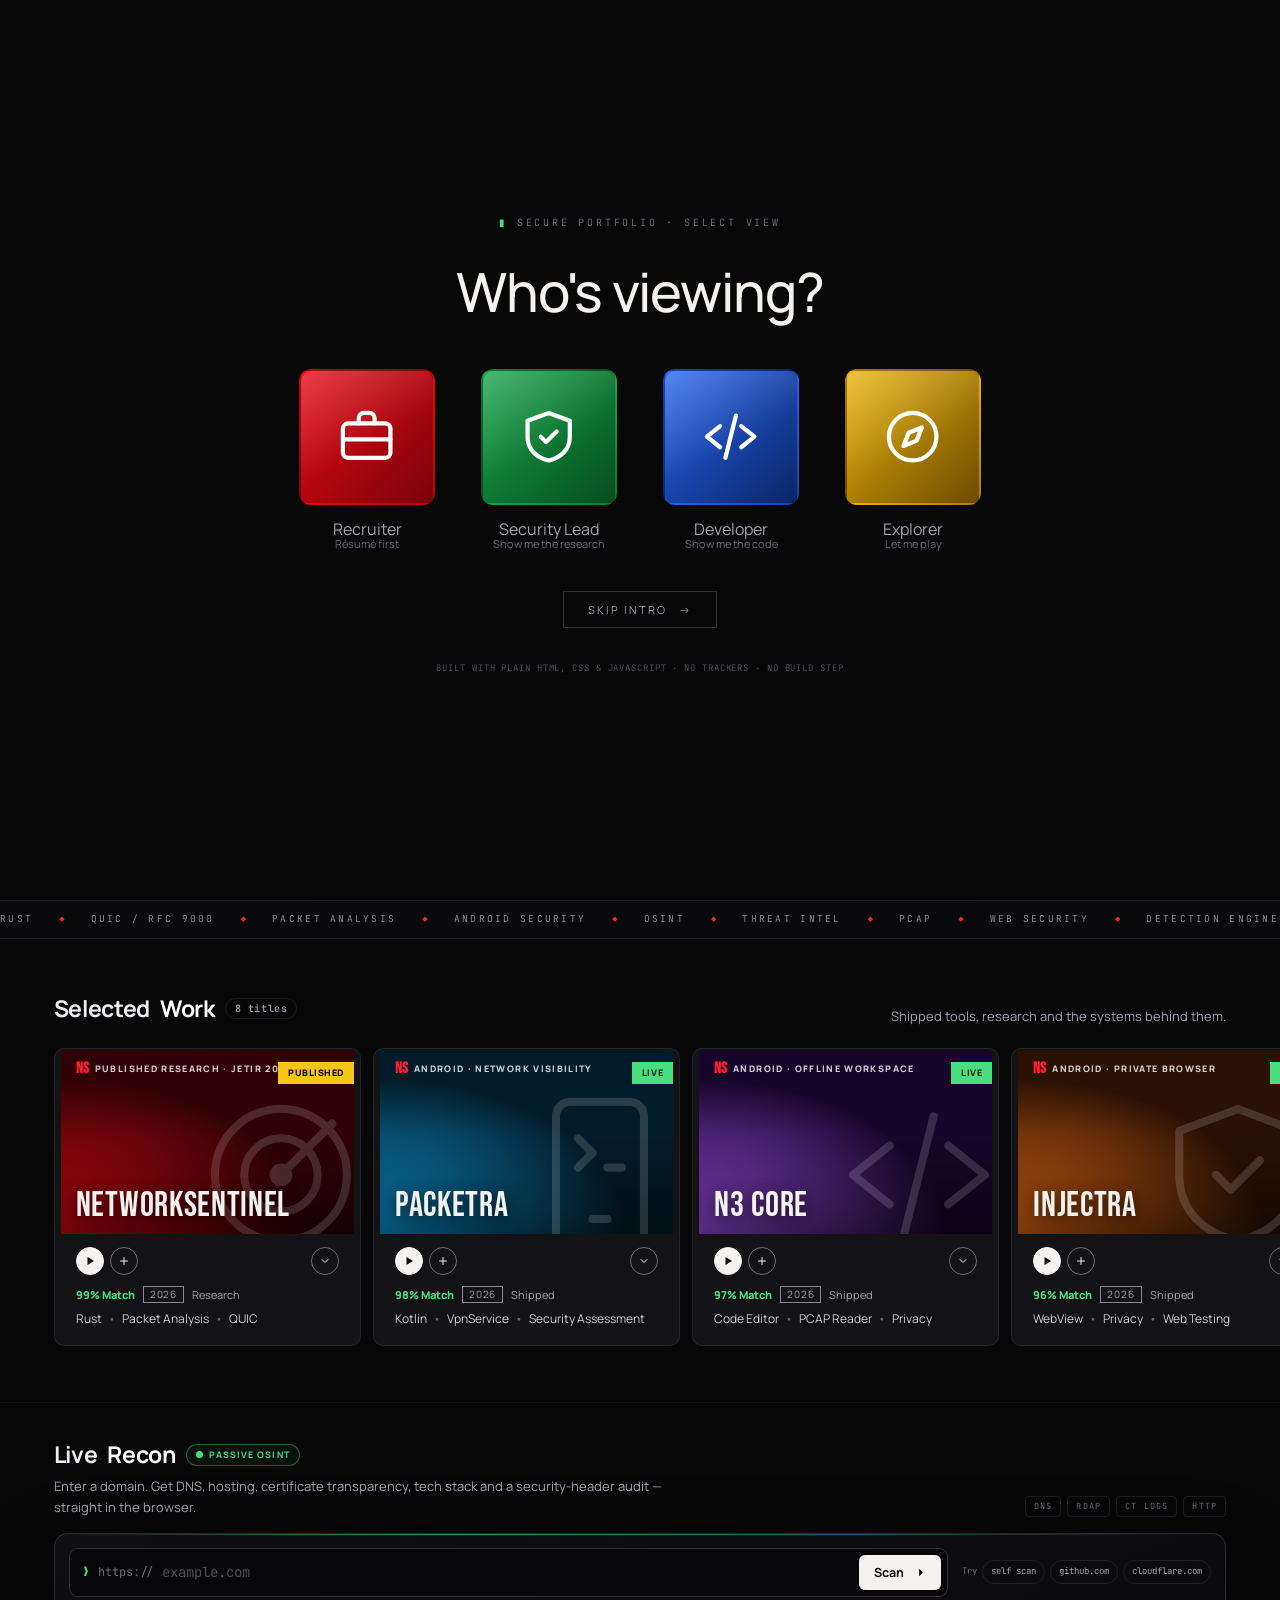
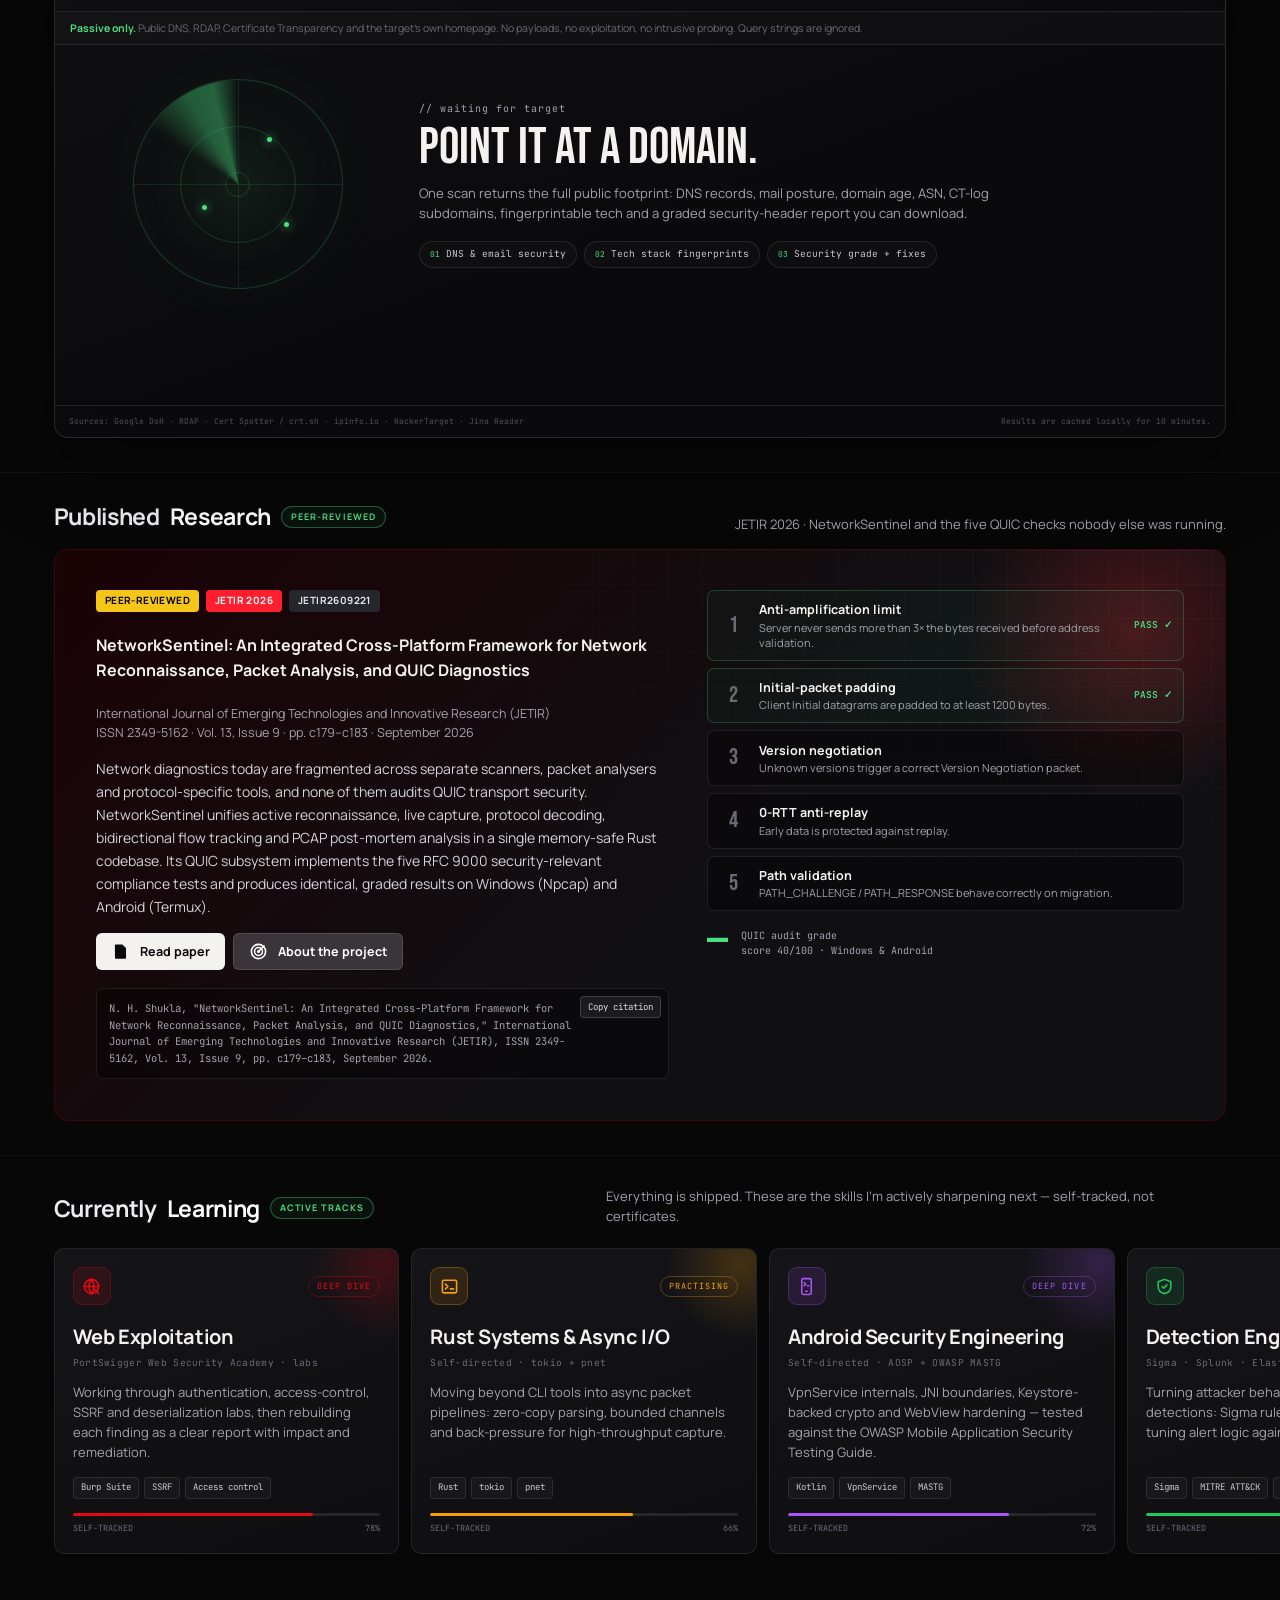
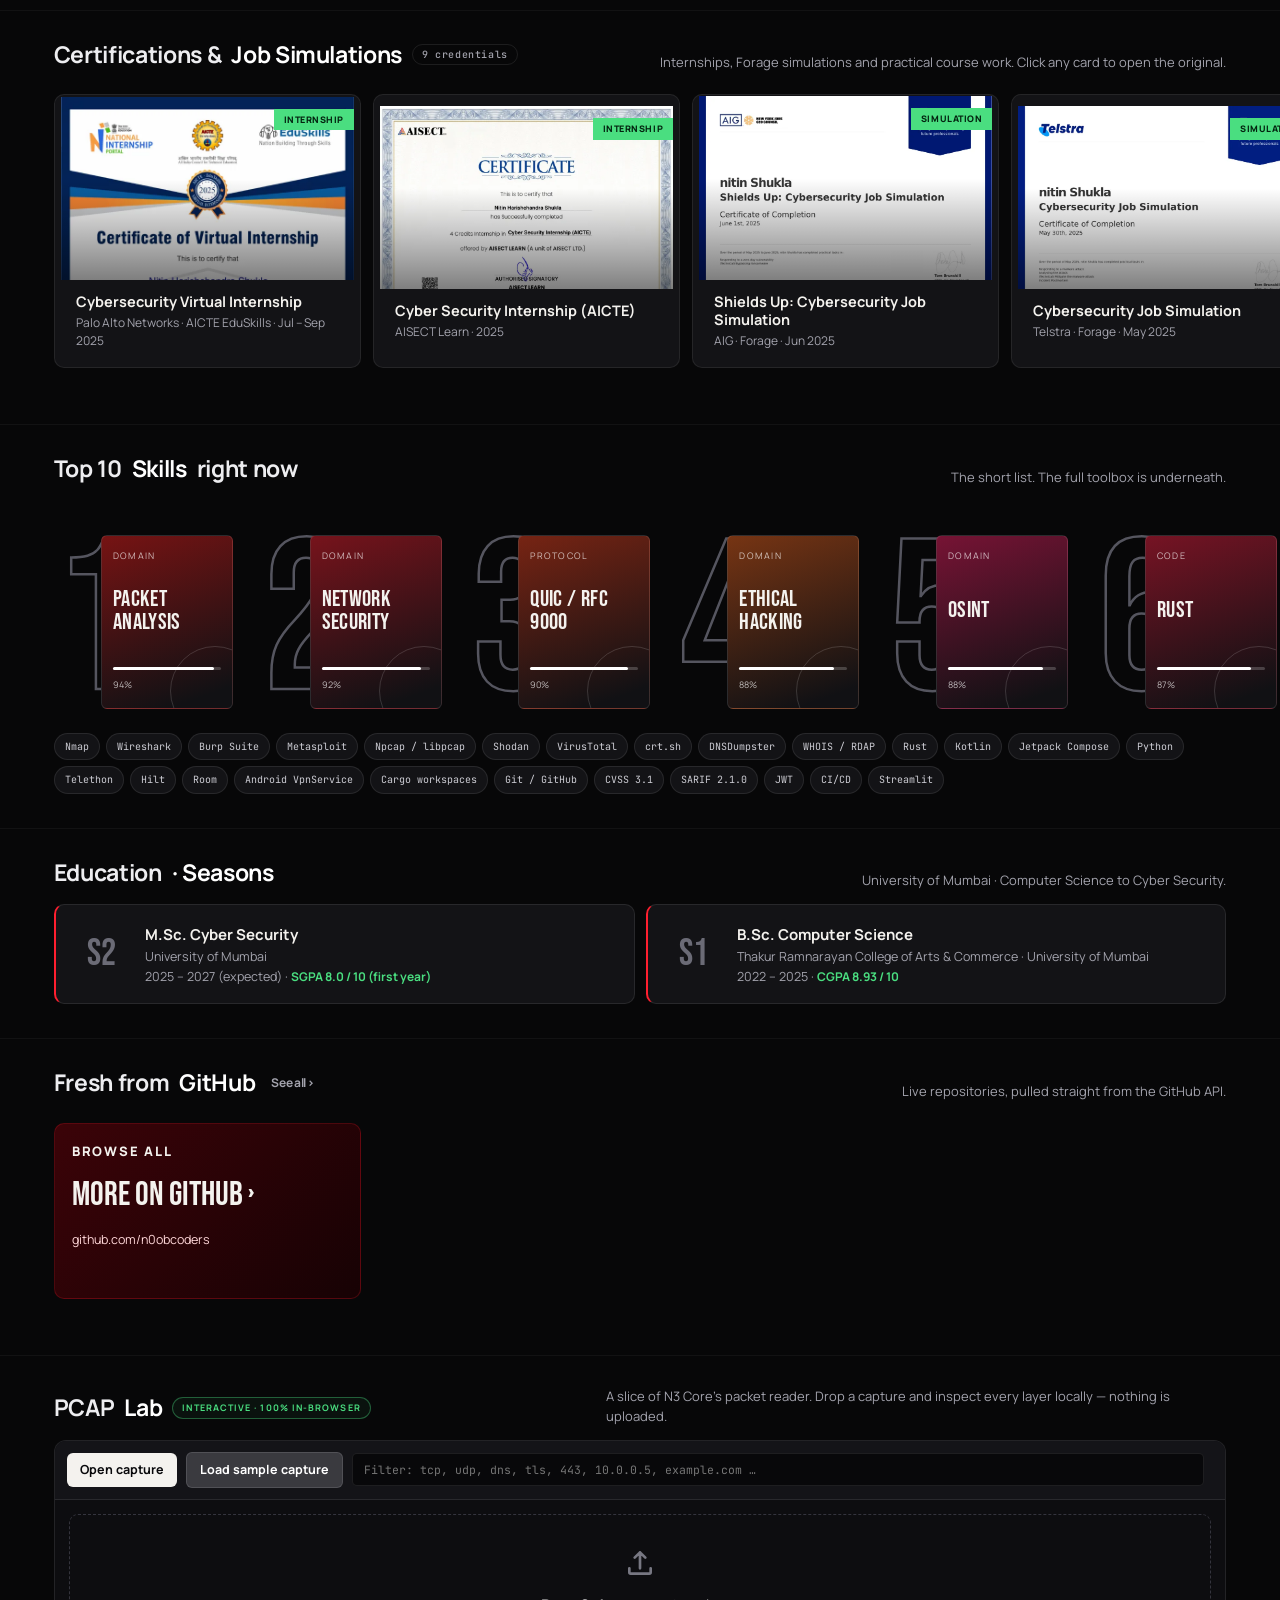
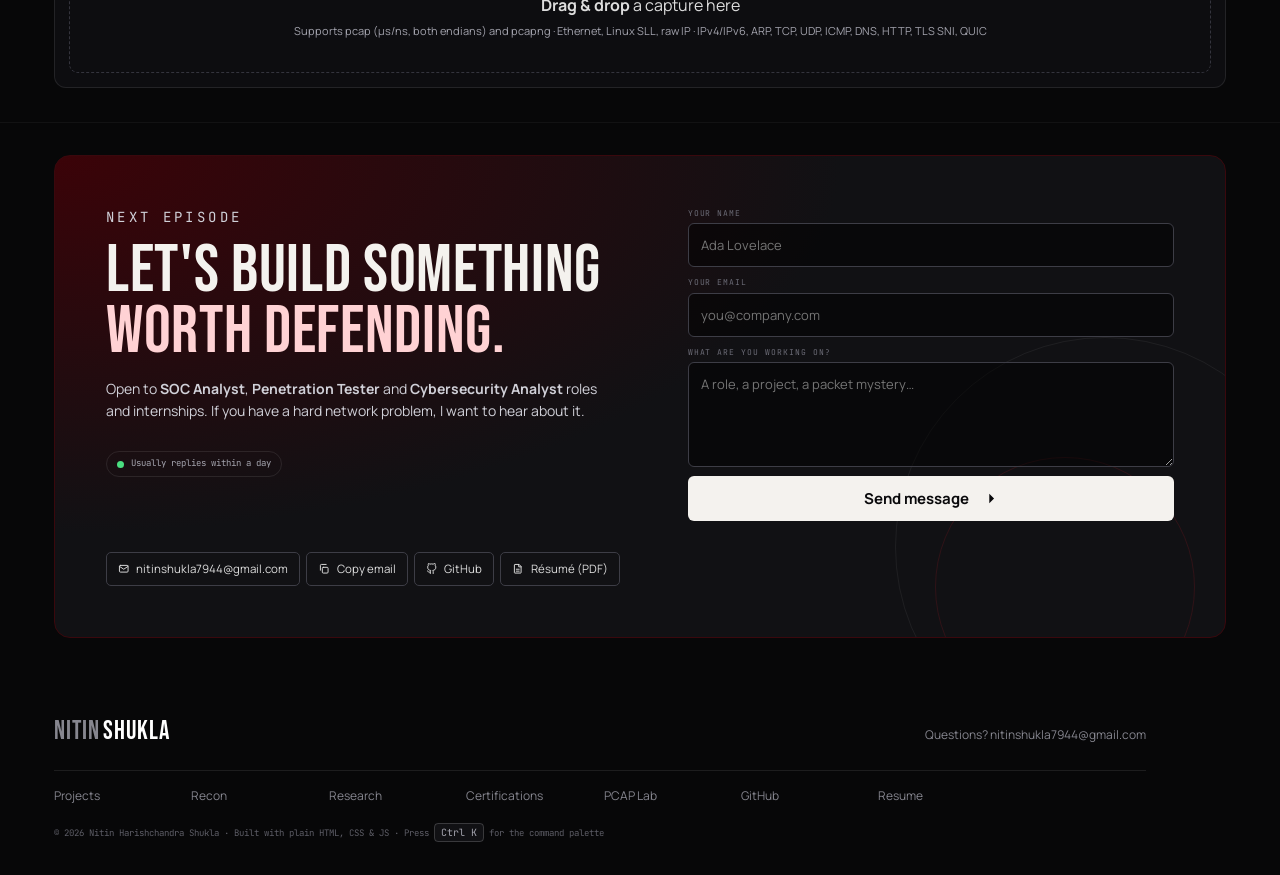
==== commit 3720cb18: "Add APK downloads and SessionGram release links" ====
--- a/index.html
+++ b/index.html
@@ -17,7 +17,7 @@
   <link rel="preconnect" href="https://fonts.googleapis.com" />
   <link rel="preconnect" href="https://fonts.gstatic.com" crossorigin />
   <link href="https://fonts.googleapis.com/css2?family=Bebas+Neue&family=Manrope:wght@400;500;600;700;800&family=JetBrains+Mono:wght@400;500;600&display=swap" rel="stylesheet" />
-  <link rel="stylesheet" href="css/style.css?v=20261029" />
+  <link rel="stylesheet" href="css/style.css?v=20261029b" />
   <script type="application/ld+json">
   {"@context":"https://schema.org","@type":"Person","name":"Nitin Harishchandra Shukla","jobTitle":"Cybersecurity Researcher","address":{"@type":"PostalAddress","addressLocality":"Mumbai","addressCountry":"IN"},"alumniOf":"University of Mumbai","sameAs":["https://github.com/n0obcoders","https://github.com/n0obcoders/NetworkSentinel","https://github.com/n0obcoders/Packetra","https://github.com/n0obcoders/N3-EDITOR","https://github.com/n0obcoders/Injectra","https://github.com/n0obcoders/SessionGram"],"knowsAbout":["Network Security","Packet Analysis","QUIC","Rust","Android Security","Ethical Hacking","OSINT"]}
   </script>
@@ -342,9 +342,9 @@
   <button class="to-top" id="toTop" aria-label="Back to top">↑</button>
   <div class="toast" id="toast" role="status" aria-live="polite"></div>
 
-  <script src="js/data.js?v=20261029"></script>
-  <script src="js/recon.js?v=20261029"></script>
-  <script src="js/pcap.js?v=20261029"></script>
-  <script src="js/main.js?v=20261029"></script>
+  <script src="js/data.js?v=20261029b"></script>
+  <script src="js/recon.js?v=20261029b"></script>
+  <script src="js/pcap.js?v=20261029b"></script>
+  <script src="js/main.js?v=20261029b"></script>
 </body>
 </html>
